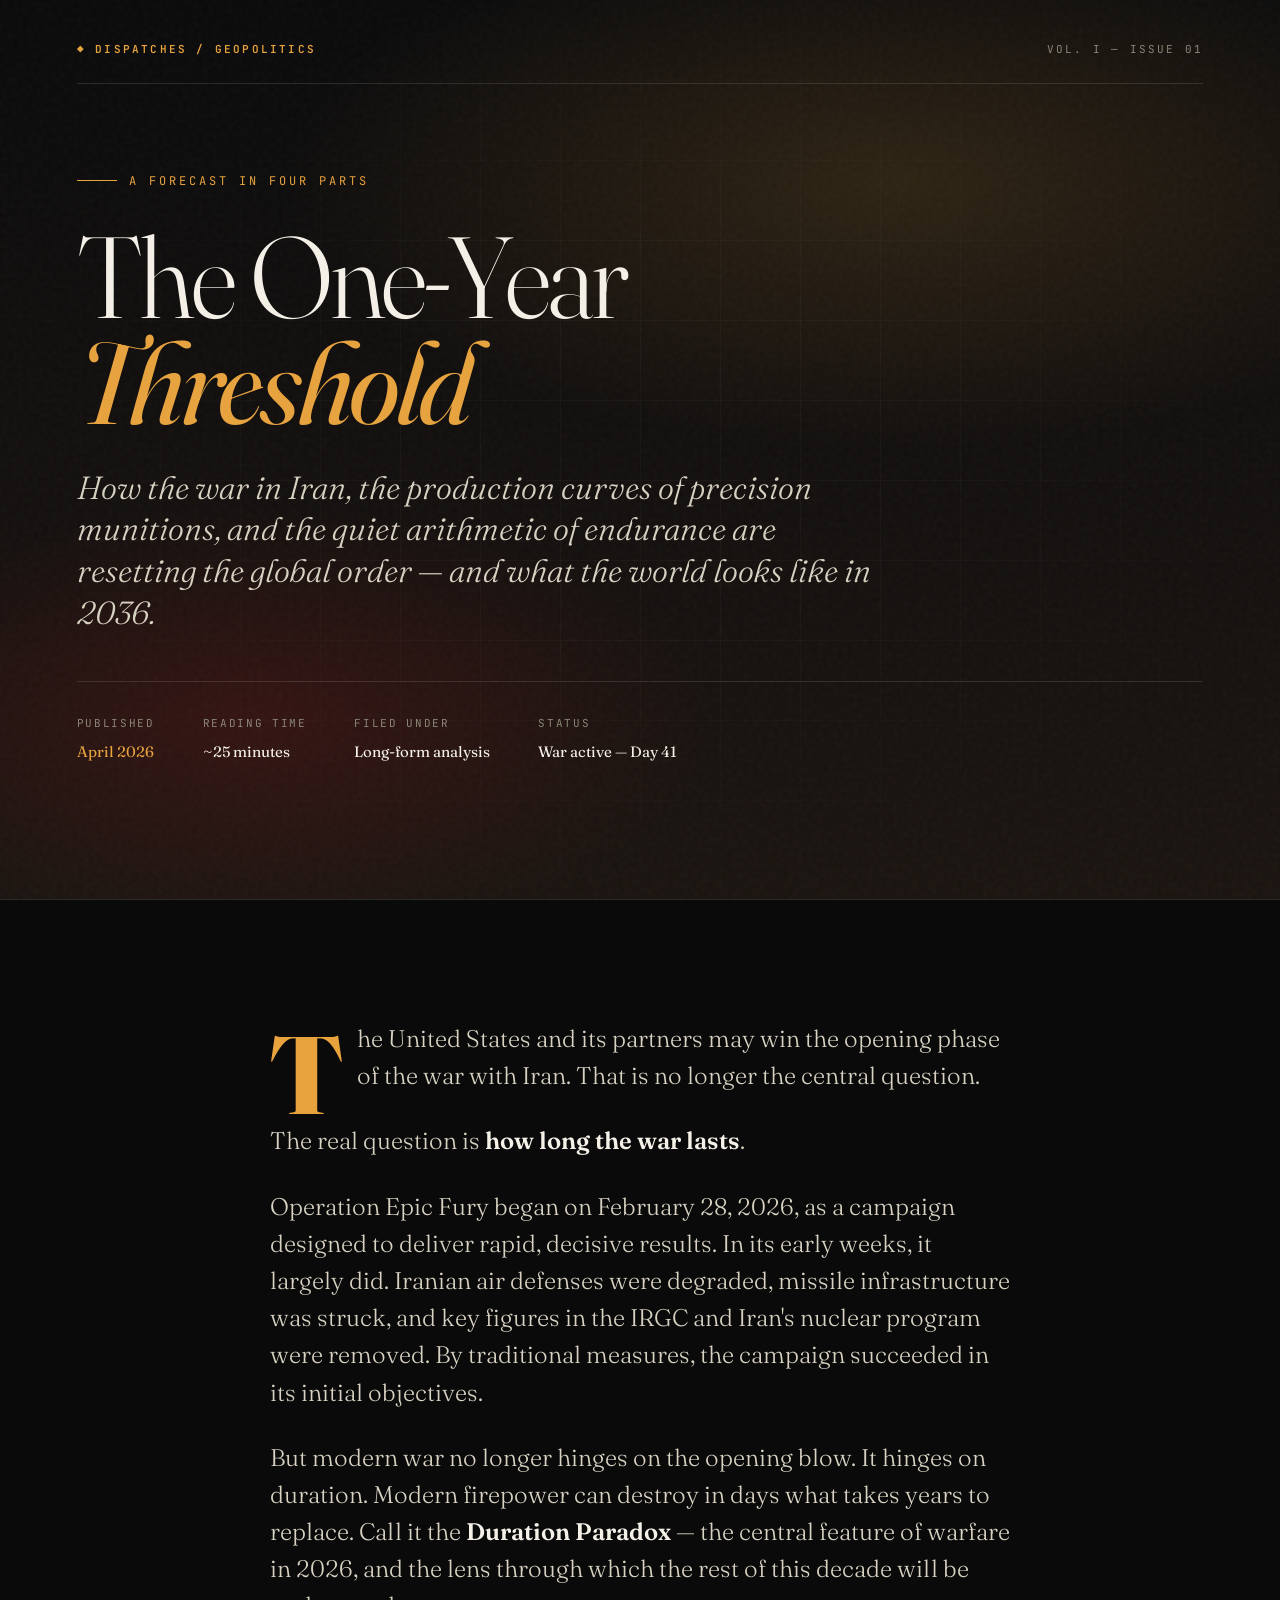
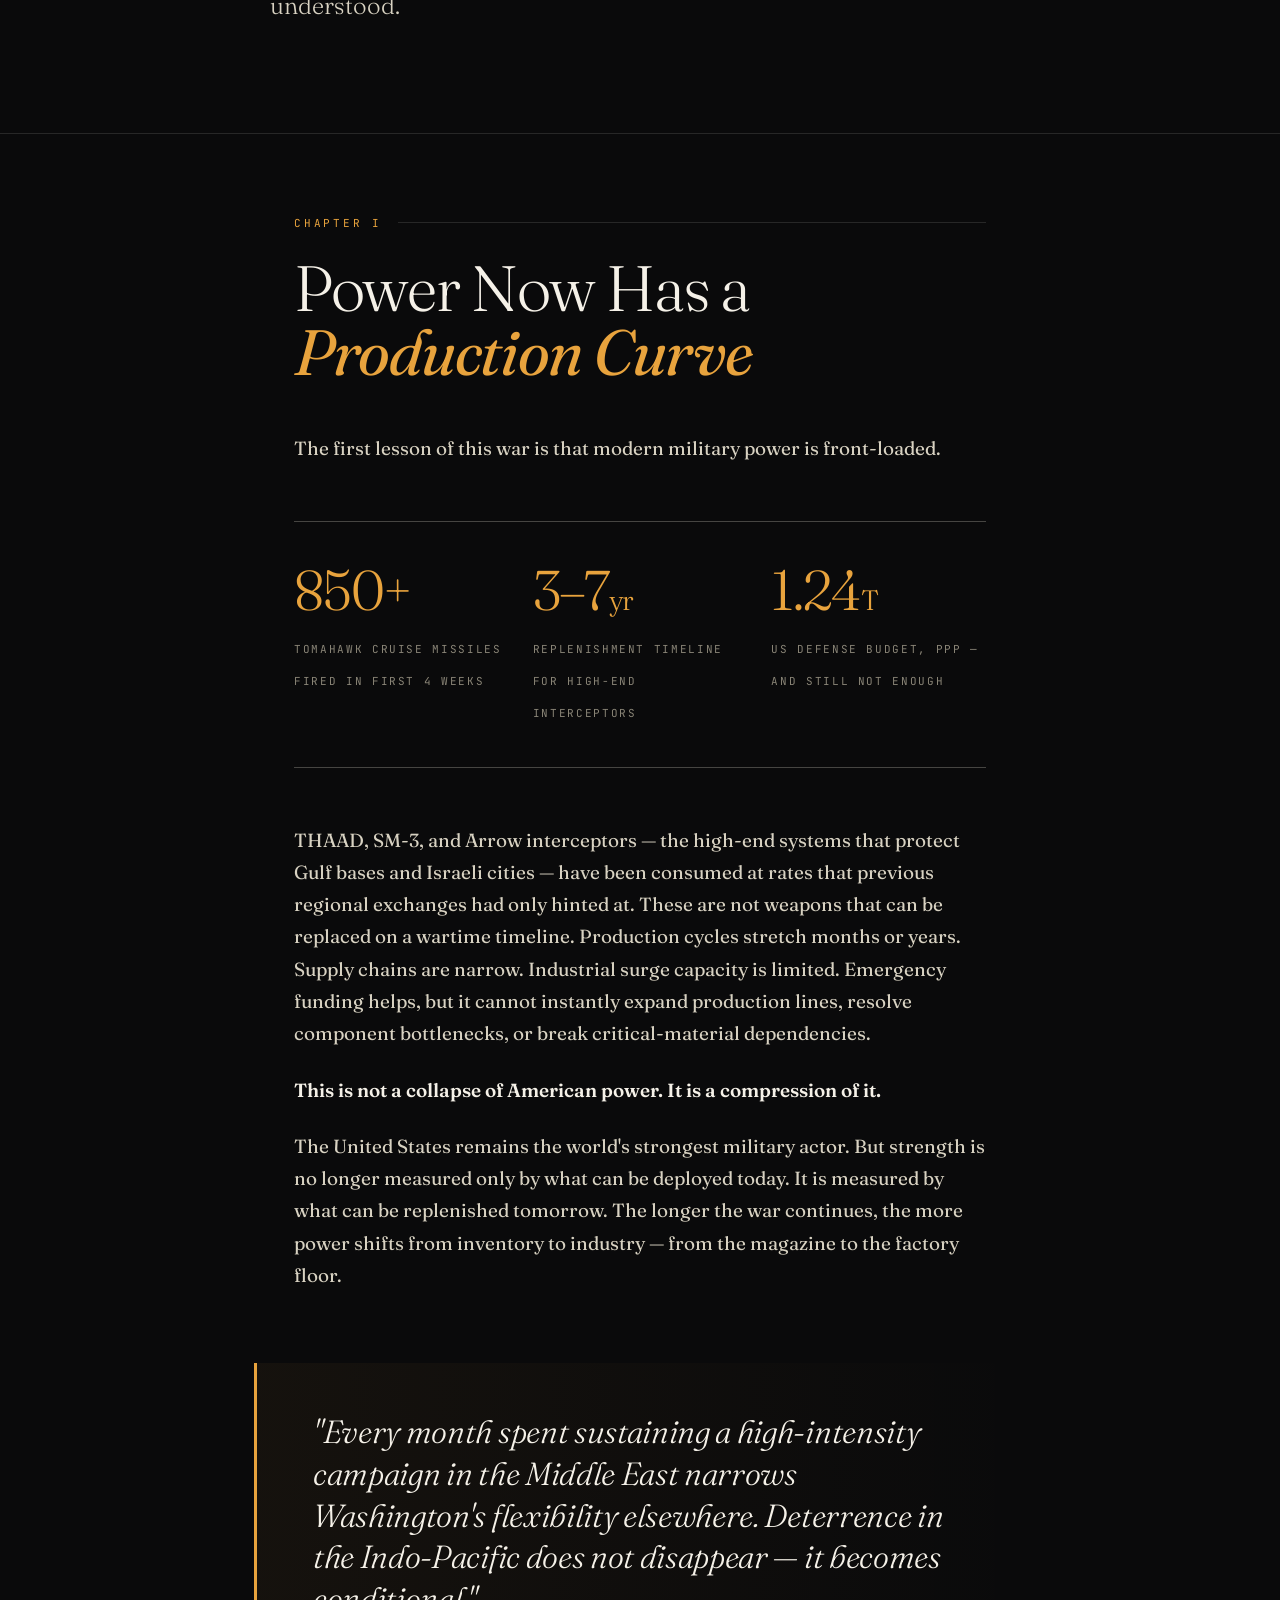
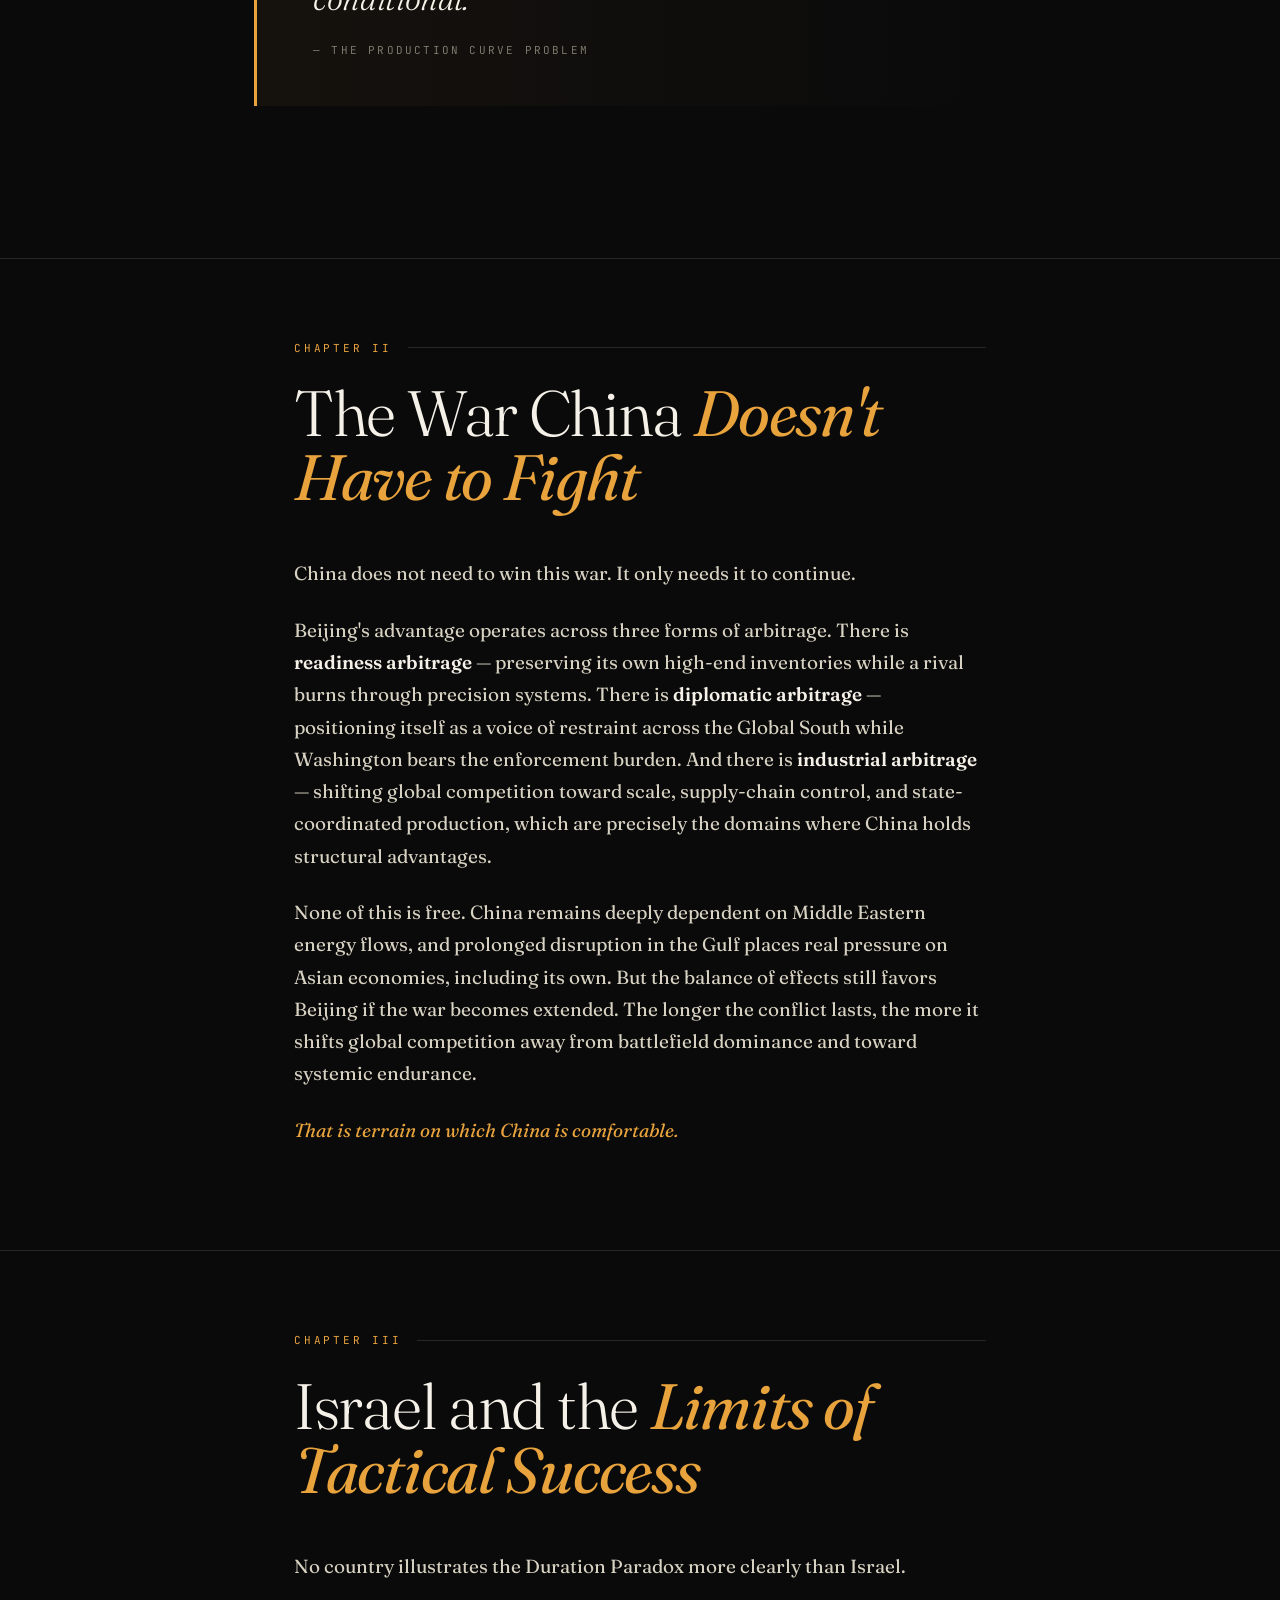
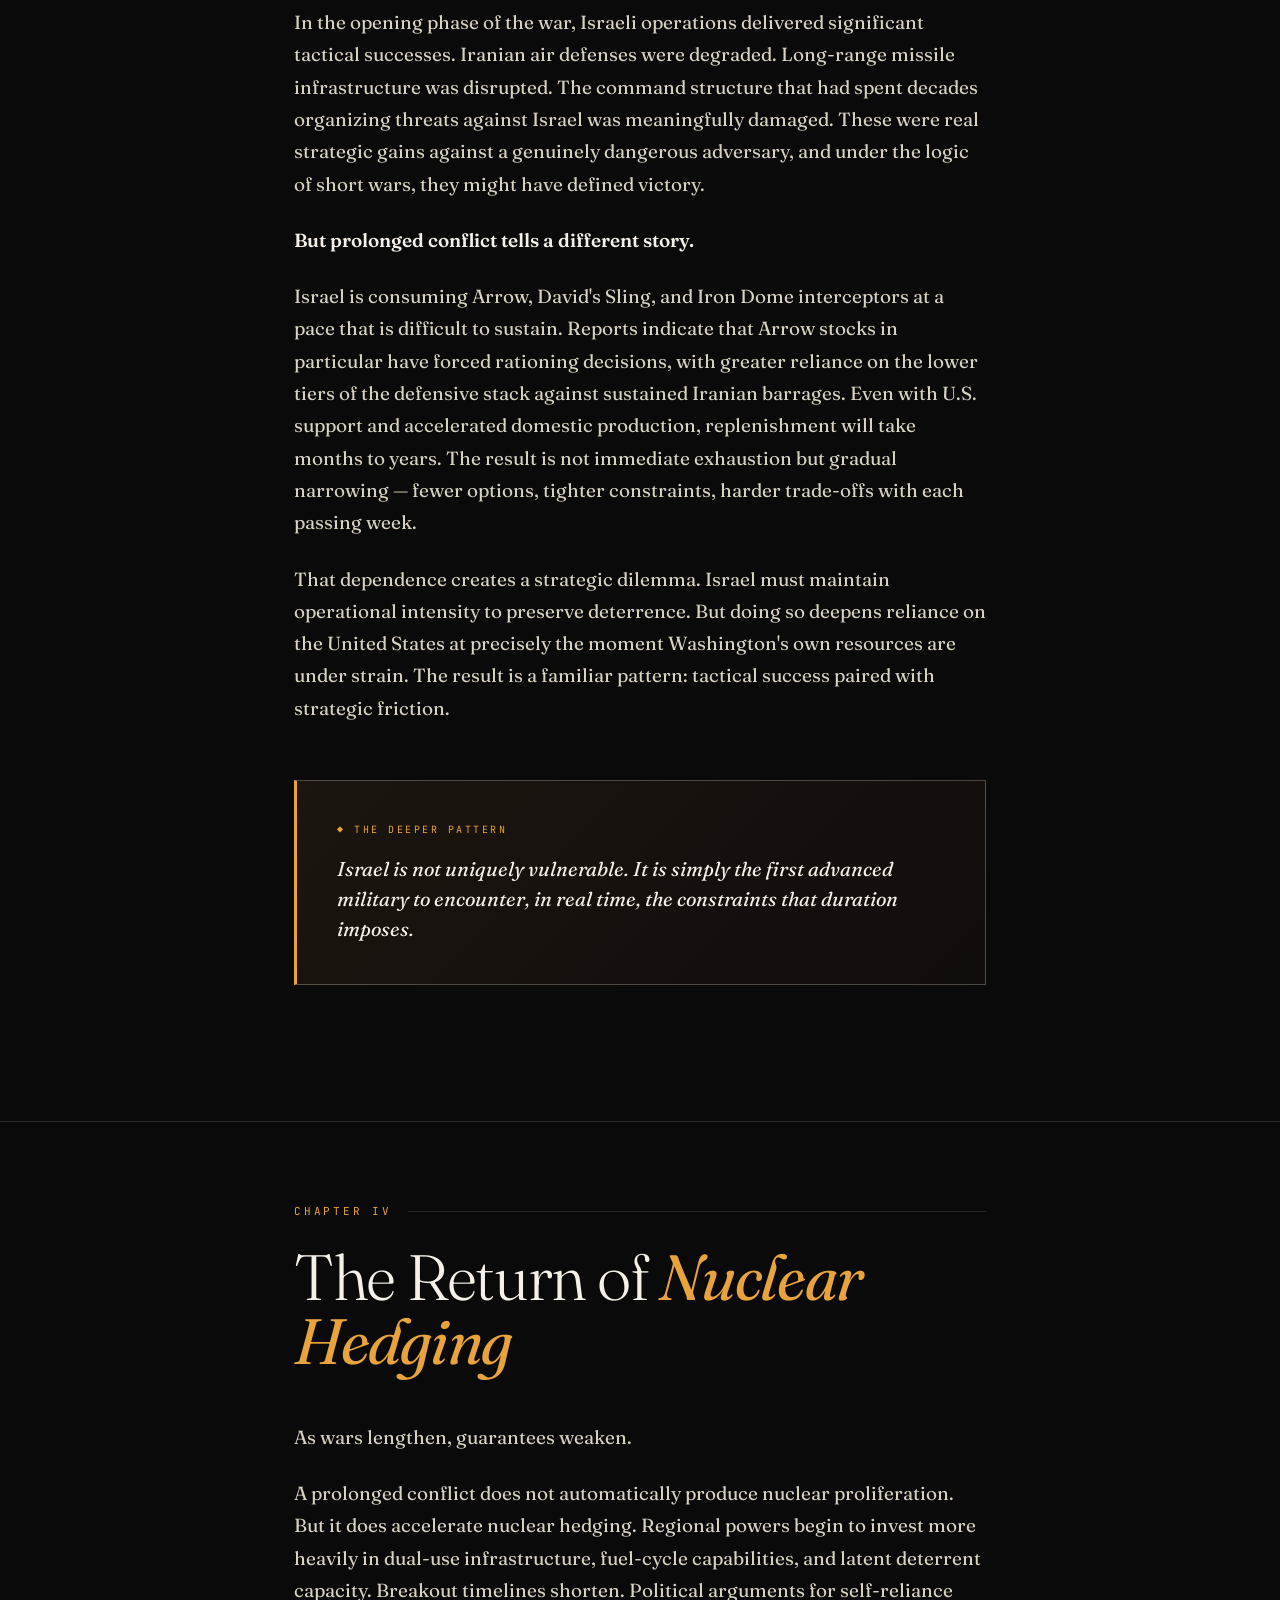
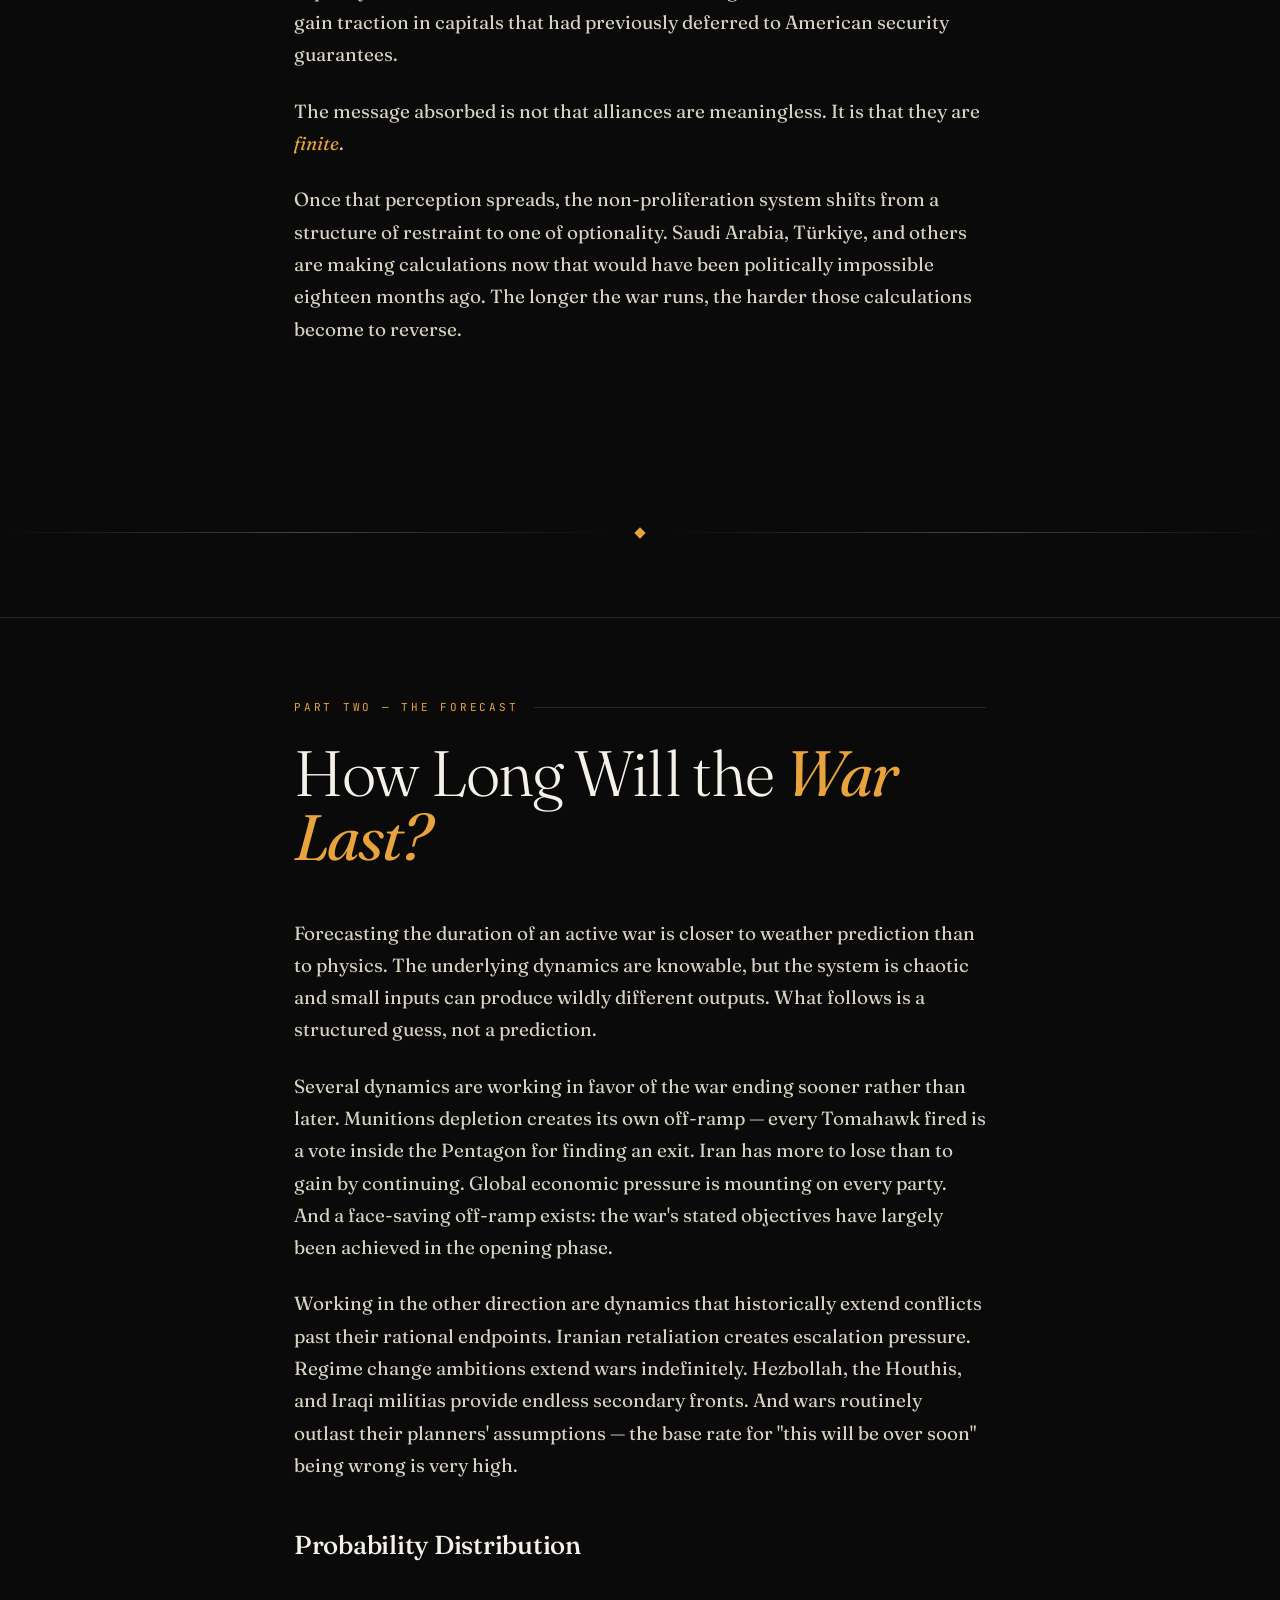
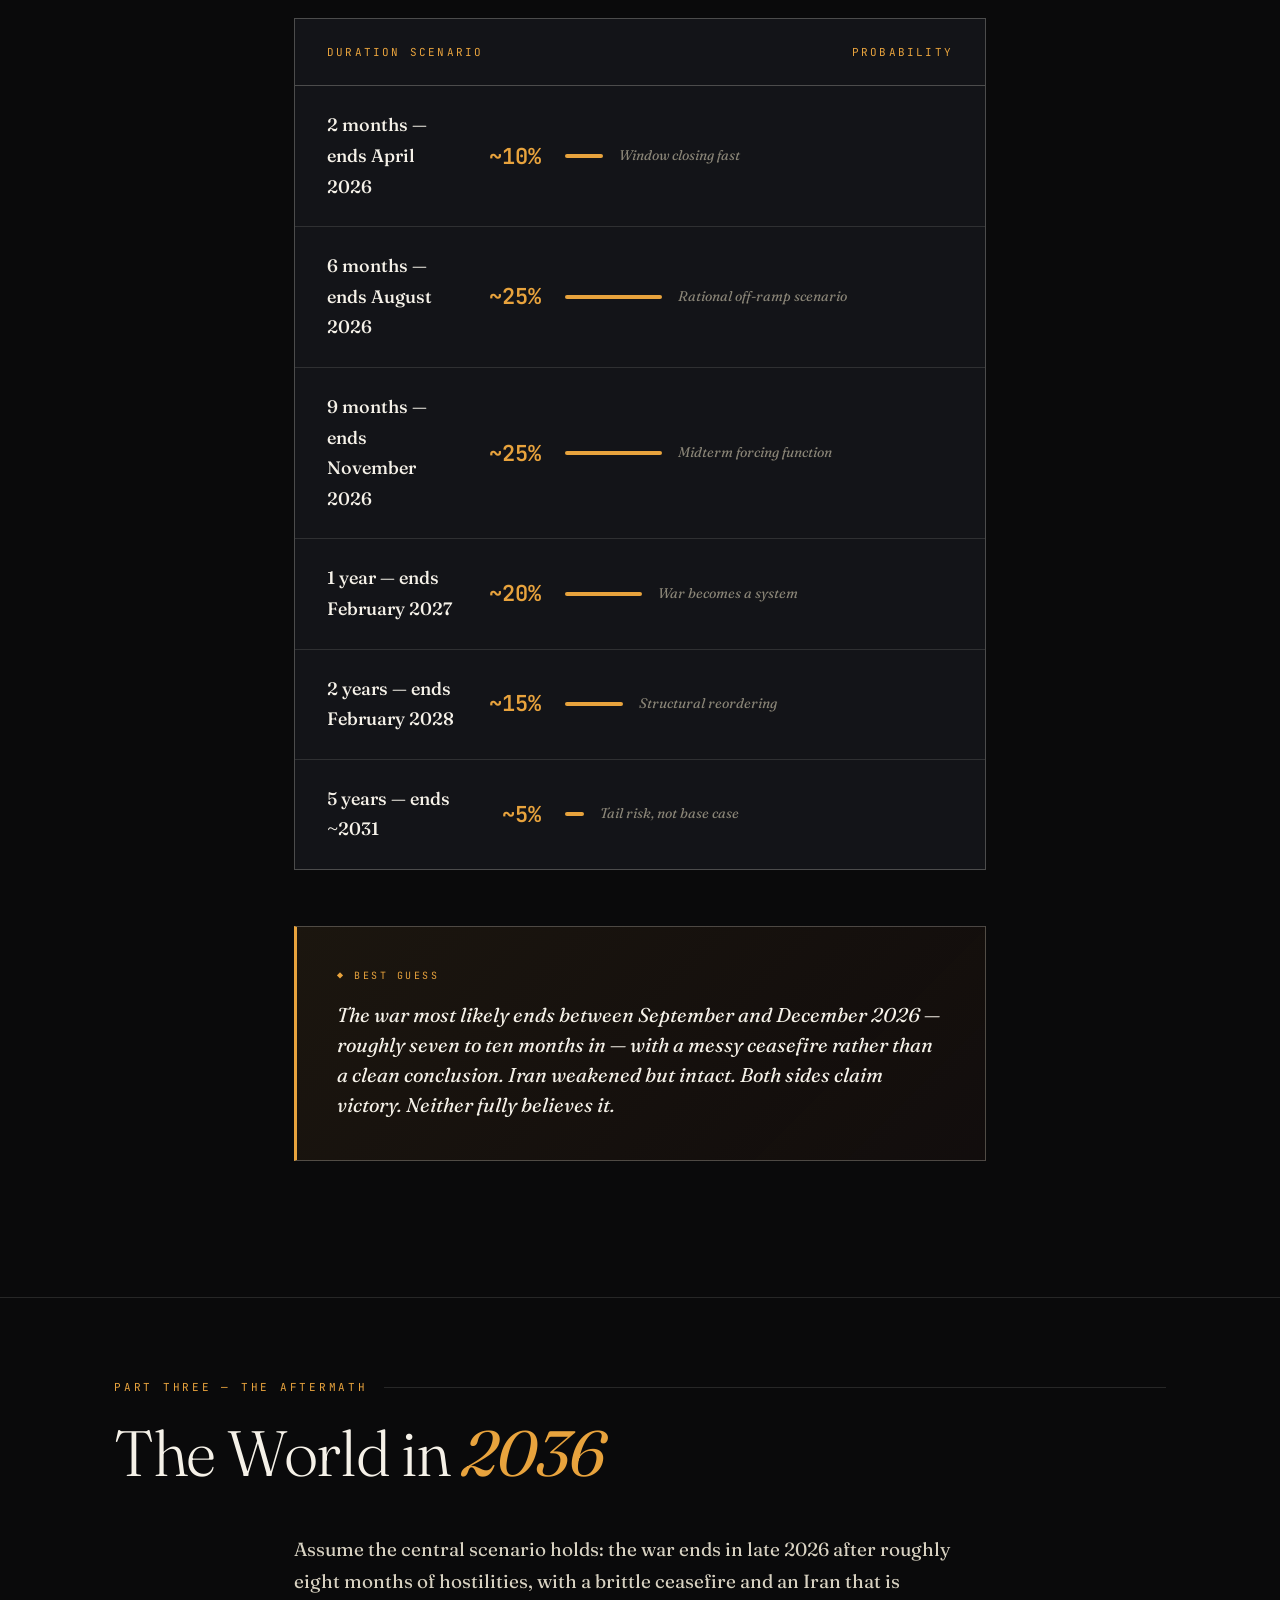
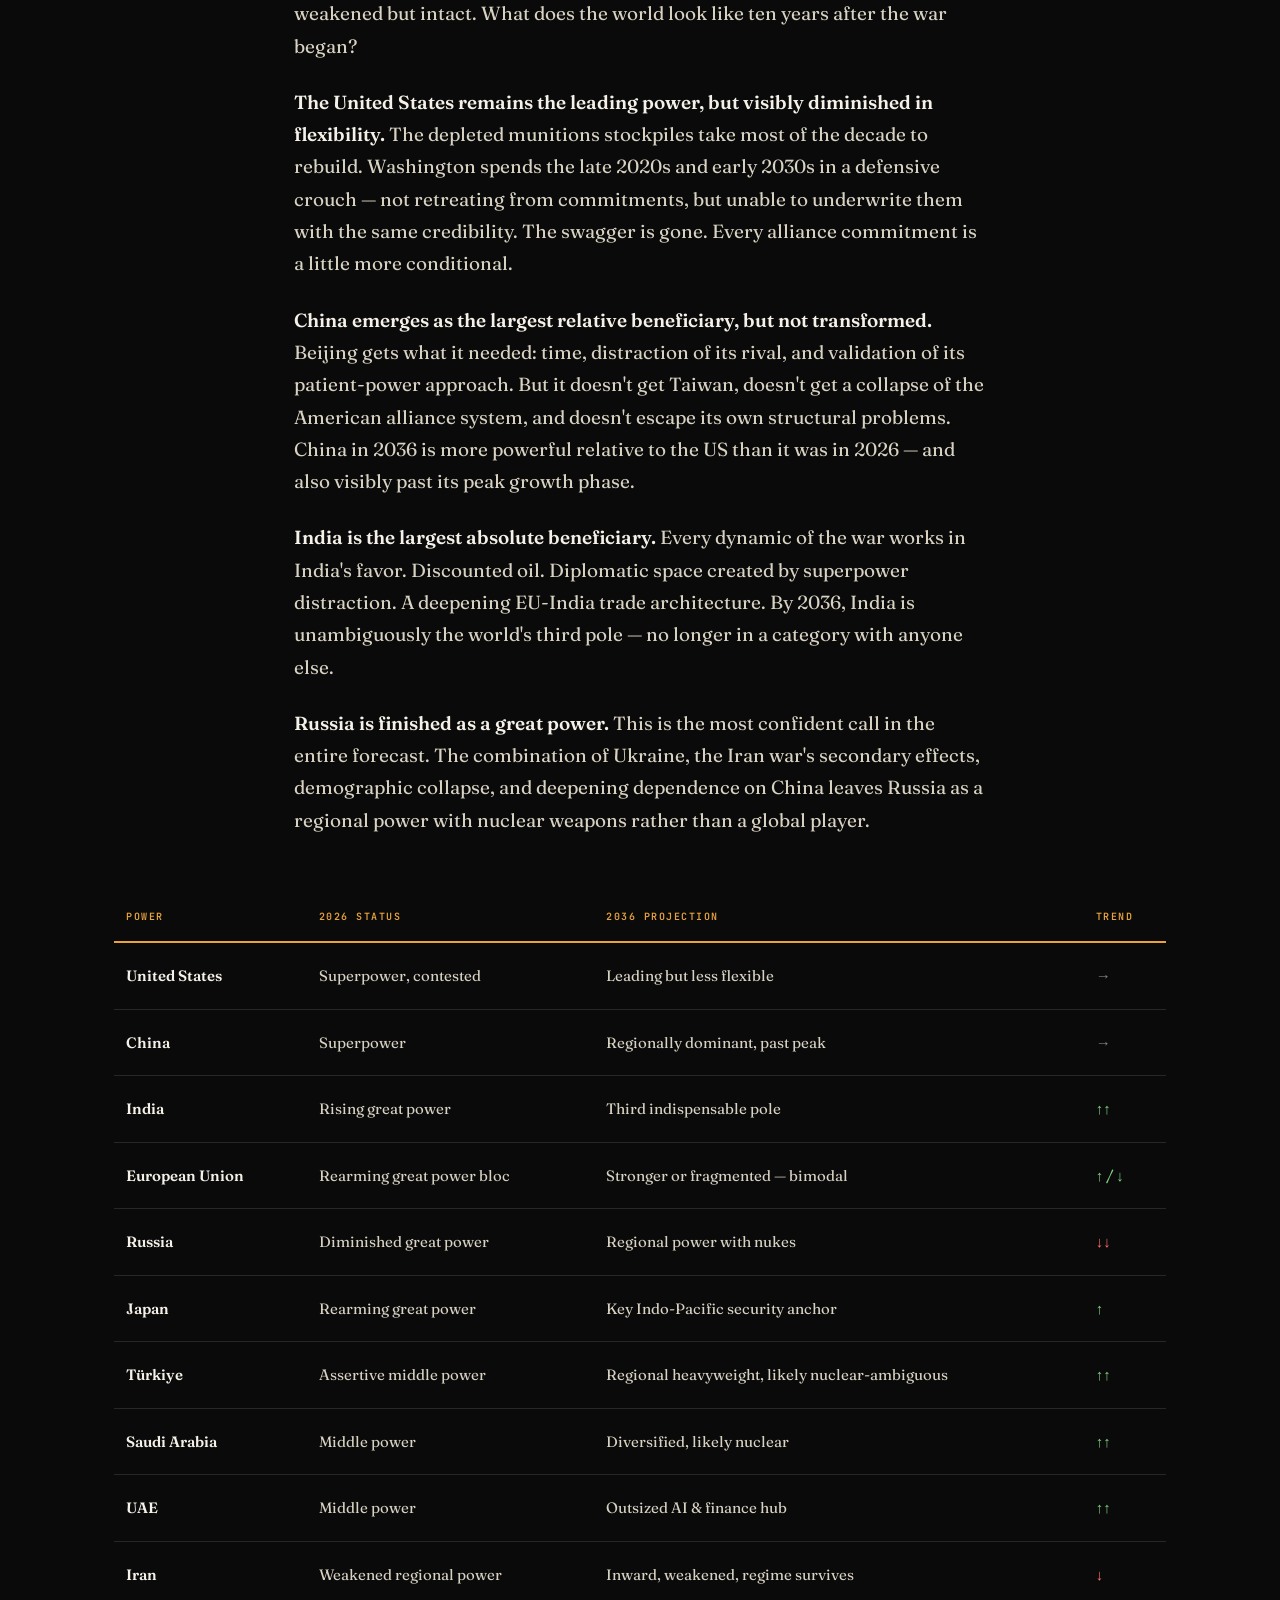
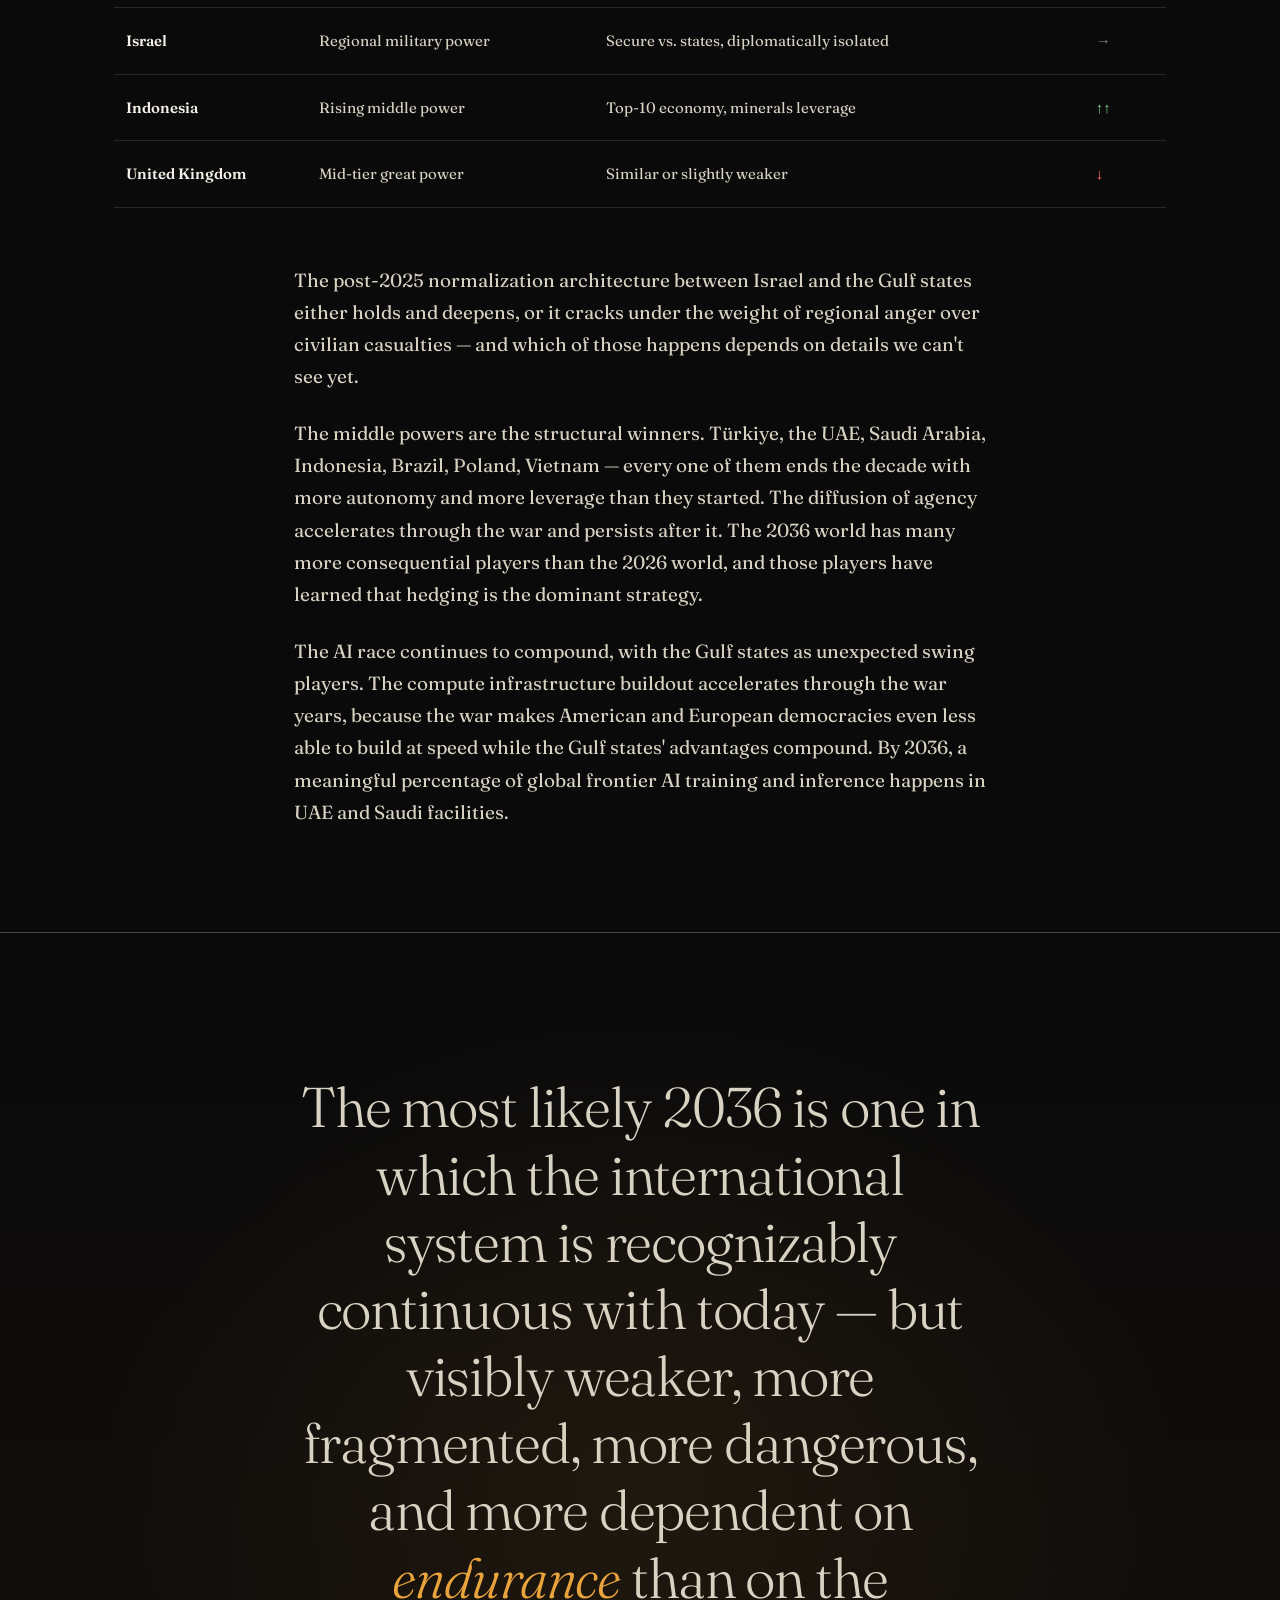
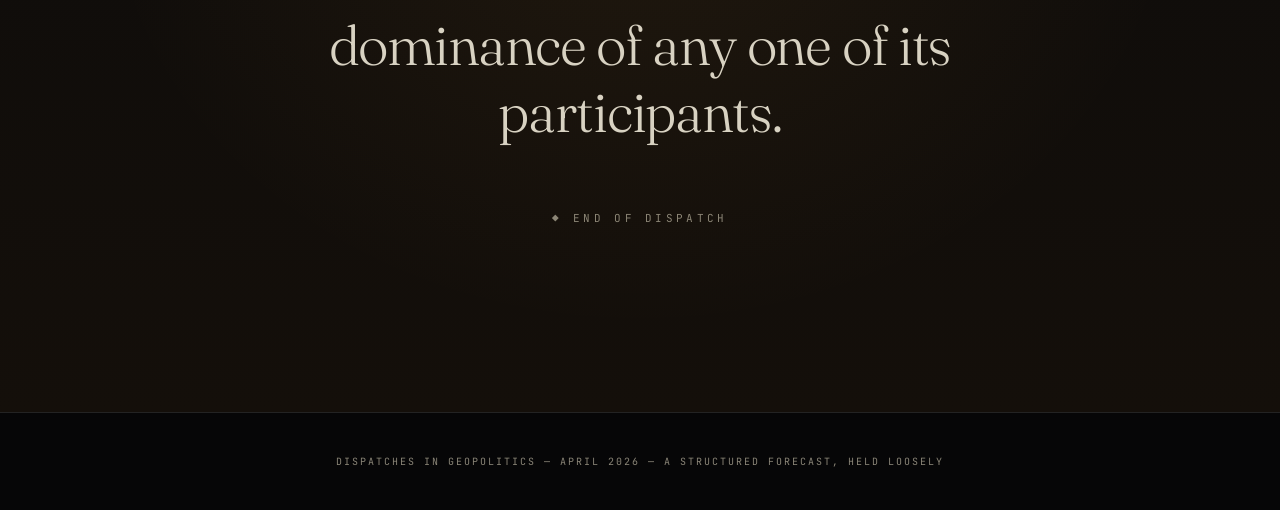
==== IranDuration.html @ 7d0be127 "Add IranDuration.html with geopolitical analysis This HTML file contains a comprehensive article dis" ====
<!DOCTYPE html>
<html lang="en">
<head>
<meta charset="UTF-8">
<meta name="viewport" content="width=device-width, initial-scale=1.0">
<title>The One-Year Threshold — How Duration Is Resetting the Global Order</title>
<link rel="icon" type="image/png" href="favicon.png">
<link rel="preconnect" href="https://fonts.googleapis.com">
<link rel="preconnect" href="https://fonts.gstatic.com" crossorigin>
<link href="https://fonts.googleapis.com/css2?family=Fraunces:opsz,wght@9..144,300;9..144,400;9..144,600;9..144,800;9..144,900&family=JetBrains+Mono:wght@400;600&family=Inter:wght@300;400;500;600&display=swap" rel="stylesheet">
<style>
  :root {
    --ink: #0a0a0b;
    --ink-2: #131418;
    --ink-3: #1c1e24;
    --paper: #f5f1e8;
    --paper-dim: #d8d2c2;
    --muted: #8a8577;
    --amber: #e8a33d;
    --amber-bright: #f5b947;
    --rust: #c54a2c;
    --blood: #8b1a1a;
    --line: rgba(245, 241, 232, 0.12);
    --line-strong: rgba(245, 241, 232, 0.25);
  }

  * { margin: 0; padding: 0; box-sizing: border-box; }

  html { scroll-behavior: smooth; }

  body {
    background: var(--ink);
    color: var(--paper);
    font-family: 'Fraunces', Georgia, serif;
    font-weight: 400;
    font-size: 19px;
    line-height: 1.7;
    -webkit-font-smoothing: antialiased;
    overflow-x: hidden;
  }

  /* Noise overlay */
  body::before {
    content: '';
    position: fixed;
    inset: 0;
    pointer-events: none;
    z-index: 100;
    opacity: 0.04;
    background-image: url("data:image/svg+xml,%3Csvg viewBox='0 0 200 200' xmlns='http://www.w3.org/2000/svg'%3E%3Cfilter id='n'%3E%3CfeTurbulence type='fractalNoise' baseFrequency='0.9'/%3E%3C/filter%3E%3Crect width='100%25' height='100%25' filter='url(%23n)'/%3E%3C/svg%3E");
  }

  /* ========== HERO ========== */
  .hero {
    position: relative;
    min-height: 100vh;
    display: flex;
    flex-direction: column;
    justify-content: space-between;
    padding: 40px 6vw 60px;
    overflow: hidden;
    border-bottom: 1px solid var(--line);
  }

  .hero::before {
    content: '';
    position: absolute;
    inset: 0;
    background:
      radial-gradient(ellipse 80% 50% at 70% 20%, rgba(232, 163, 61, 0.15), transparent 60%),
      radial-gradient(ellipse 60% 40% at 20% 80%, rgba(139, 26, 26, 0.25), transparent 60%),
      linear-gradient(180deg, #0a0a0b 0%, #1a1410 100%);
    z-index: -2;
  }

  .hero::after {
    content: '';
    position: absolute;
    inset: 0;
    background-image:
      linear-gradient(rgba(245, 241, 232, 0.03) 1px, transparent 1px),
      linear-gradient(90deg, rgba(245, 241, 232, 0.03) 1px, transparent 1px);
    background-size: 80px 80px;
    z-index: -1;
    mask-image: radial-gradient(ellipse at center, black 30%, transparent 80%);
  }

  .masthead {
    display: flex;
    justify-content: space-between;
    align-items: center;
    font-family: 'JetBrains Mono', monospace;
    font-size: 11px;
    text-transform: uppercase;
    letter-spacing: 0.2em;
    color: var(--muted);
    padding-bottom: 24px;
    border-bottom: 1px solid var(--line);
  }

  .masthead .mark {
    color: var(--amber);
    font-weight: 600;
  }

  .hero-content {
    max-width: 1200px;
    margin: auto 0;
  }

  .eyebrow {
    display: inline-flex;
    align-items: center;
    gap: 12px;
    font-family: 'JetBrains Mono', monospace;
    font-size: 12px;
    text-transform: uppercase;
    letter-spacing: 0.25em;
    color: var(--amber);
    margin-bottom: 32px;
    animation: fadeUp 0.8s ease-out;
  }

  .eyebrow::before {
    content: '';
    width: 40px;
    height: 1px;
    background: var(--amber);
  }

  h1.title {
    font-family: 'Fraunces', serif;
    font-weight: 300;
    font-size: clamp(48px, 9vw, 140px);
    line-height: 0.92;
    letter-spacing: -0.03em;
    margin-bottom: 32px;
    animation: fadeUp 1s ease-out 0.1s backwards;
  }

  h1.title em {
    font-style: italic;
    font-weight: 400;
    color: var(--amber);
  }

  .subtitle {
    font-family: 'Fraunces', serif;
    font-weight: 300;
    font-style: italic;
    font-size: clamp(20px, 2.5vw, 32px);
    line-height: 1.3;
    color: var(--paper-dim);
    max-width: 800px;
    margin-bottom: 48px;
    animation: fadeUp 1s ease-out 0.3s backwards;
  }

  .meta-row {
    display: flex;
    gap: 48px;
    flex-wrap: wrap;
    padding-top: 32px;
    border-top: 1px solid var(--line);
    font-family: 'JetBrains Mono', monospace;
    font-size: 11px;
    text-transform: uppercase;
    letter-spacing: 0.15em;
    animation: fadeUp 1s ease-out 0.5s backwards;
  }

  .meta-row .label {
    display: block;
    color: var(--muted);
    margin-bottom: 6px;
  }

  .meta-row .value {
    color: var(--paper);
    font-family: 'Fraunces', serif;
    font-size: 15px;
    text-transform: none;
    letter-spacing: 0;
    font-weight: 400;
  }

  .meta-row .value.amber { color: var(--amber); }

  /* ========== ARTICLE ========== */
  article {
    background: var(--ink);
    position: relative;
  }

  .container {
    max-width: 740px;
    margin: 0 auto;
    padding: 0 24px;
  }

  .container-wide {
    max-width: 1100px;
    margin: 0 auto;
    padding: 0 24px;
  }

  .lede {
    padding: 120px 0 80px;
    position: relative;
  }

  .lede p {
    font-size: 24px;
    line-height: 1.55;
    font-weight: 300;
    color: var(--paper-dim);
    margin-bottom: 28px;
  }

  .lede p:first-of-type::first-letter {
    font-family: 'Fraunces', serif;
    font-size: 110px;
    font-weight: 800;
    float: left;
    line-height: 0.85;
    padding: 8px 14px 0 0;
    color: var(--amber);
  }

  .lede p strong {
    color: var(--paper);
    font-weight: 600;
  }

  /* Section */
  section.chapter {
    padding: 80px 0;
    border-top: 1px solid var(--line);
    position: relative;
  }

  .chapter-num {
    font-family: 'JetBrains Mono', monospace;
    font-size: 11px;
    color: var(--amber);
    text-transform: uppercase;
    letter-spacing: 0.25em;
    margin-bottom: 24px;
    display: flex;
    align-items: center;
    gap: 16px;
  }

  .chapter-num::after {
    content: '';
    flex: 1;
    height: 1px;
    background: var(--line);
  }

  h2 {
    font-family: 'Fraunces', serif;
    font-weight: 300;
    font-size: clamp(36px, 5.5vw, 64px);
    line-height: 1.0;
    letter-spacing: -0.02em;
    margin-bottom: 48px;
    color: var(--paper);
  }

  h2 em {
    font-style: italic;
    color: var(--amber);
    font-weight: 400;
  }

  h3 {
    font-family: 'Fraunces', serif;
    font-weight: 500;
    font-size: 26px;
    line-height: 1.25;
    margin: 48px 0 20px;
    color: var(--paper);
    letter-spacing: -0.01em;
  }

  article p {
    margin-bottom: 24px;
    color: var(--paper-dim);
  }

  article p strong {
    color: var(--paper);
    font-weight: 600;
  }

  article p em {
    color: var(--amber);
    font-style: italic;
  }

  /* Pull quote */
  .pullquote {
    margin: 72px -40px;
    padding: 48px 56px;
    border-left: 3px solid var(--amber);
    font-family: 'Fraunces', serif;
    font-weight: 300;
    font-style: italic;
    font-size: 32px;
    line-height: 1.3;
    color: var(--paper);
    letter-spacing: -0.01em;
    background: linear-gradient(90deg, rgba(232, 163, 61, 0.05), transparent);
  }

  .pullquote cite {
    display: block;
    margin-top: 24px;
    font-family: 'JetBrains Mono', monospace;
    font-style: normal;
    font-size: 11px;
    text-transform: uppercase;
    letter-spacing: 0.2em;
    color: var(--muted);
  }

  /* Stat block */
  .stat-row {
    display: grid;
    grid-template-columns: repeat(3, 1fr);
    gap: 24px;
    margin: 56px 0;
    padding: 40px 0;
    border-top: 1px solid var(--line-strong);
    border-bottom: 1px solid var(--line-strong);
  }

  .stat {
    text-align: left;
  }

  .stat .num {
    font-family: 'Fraunces', serif;
    font-weight: 300;
    font-size: clamp(36px, 5vw, 56px);
    color: var(--amber);
    line-height: 1;
    letter-spacing: -0.03em;
    display: block;
    margin-bottom: 12px;
  }

  .stat .desc {
    font-family: 'JetBrains Mono', monospace;
    font-size: 11px;
    text-transform: uppercase;
    letter-spacing: 0.15em;
    color: var(--muted);
    line-height: 1.5;
  }

  /* Probability table */
  .prob-table {
    margin: 56px 0;
    border: 1px solid var(--line-strong);
    background: var(--ink-2);
  }

  .prob-header {
    padding: 24px 32px;
    border-bottom: 1px solid var(--line-strong);
    font-family: 'JetBrains Mono', monospace;
    font-size: 11px;
    text-transform: uppercase;
    letter-spacing: 0.2em;
    color: var(--amber);
    display: flex;
    justify-content: space-between;
  }

  .prob-row {
    display: grid;
    grid-template-columns: 1fr auto 3fr;
    gap: 24px;
    padding: 24px 32px;
    border-bottom: 1px solid var(--line);
    align-items: center;
  }

  .prob-row:last-child { border-bottom: none; }

  .prob-row .duration {
    font-family: 'Fraunces', serif;
    font-size: 18px;
    color: var(--paper);
    font-weight: 500;
  }

  .prob-row .pct {
    font-family: 'JetBrains Mono', monospace;
    font-size: 22px;
    color: var(--amber);
    font-weight: 600;
    min-width: 60px;
    text-align: right;
  }

  .prob-row .bar-wrap {
    display: flex;
    align-items: center;
    gap: 16px;
  }

  .prob-row .bar {
    height: 4px;
    background: var(--amber);
    border-radius: 2px;
  }

  .prob-row .note {
    font-family: 'Fraunces', serif;
    font-size: 14px;
    color: var(--muted);
    font-style: italic;
  }

  /* Power table */
  .power-table {
    margin: 56px 0;
    width: 100%;
    border-collapse: collapse;
    font-family: 'Fraunces', serif;
  }

  .power-table th {
    text-align: left;
    padding: 16px 12px;
    border-bottom: 2px solid var(--amber);
    font-family: 'JetBrains Mono', monospace;
    font-size: 10px;
    text-transform: uppercase;
    letter-spacing: 0.15em;
    color: var(--amber);
    font-weight: 600;
  }

  .power-table td {
    padding: 20px 12px;
    border-bottom: 1px solid var(--line);
    color: var(--paper-dim);
    font-size: 15px;
    vertical-align: top;
  }

  .power-table td:first-child {
    color: var(--paper);
    font-weight: 600;
  }

  .power-table .up { color: #7fd17f; font-weight: 600; }
  .power-table .down { color: #ff6b6b; font-weight: 600; }
  .power-table .flat { color: var(--muted); }

  /* Divider */
  .ornament {
    display: flex;
    align-items: center;
    justify-content: center;
    margin: 80px 0;
    gap: 24px;
  }

  .ornament::before,
  .ornament::after {
    content: '';
    flex: 1;
    height: 1px;
    background: linear-gradient(90deg, transparent, var(--line-strong), transparent);
  }

  .ornament .diamond {
    width: 8px;
    height: 8px;
    background: var(--amber);
    transform: rotate(45deg);
  }

  /* Key insight callout */
  .callout {
    margin: 56px 0;
    padding: 40px;
    background: linear-gradient(135deg, rgba(232, 163, 61, 0.08), rgba(197, 74, 44, 0.04));
    border: 1px solid var(--line-strong);
    border-left: 3px solid var(--amber);
    position: relative;
  }

  .callout .tag {
    font-family: 'JetBrains Mono', monospace;
    font-size: 10px;
    text-transform: uppercase;
    letter-spacing: 0.25em;
    color: var(--amber);
    margin-bottom: 16px;
    display: block;
  }

  .callout p {
    font-family: 'Fraunces', serif;
    font-size: 20px;
    line-height: 1.5;
    color: var(--paper);
    font-style: italic;
    margin: 0;
  }

  /* Final coda */
  .coda {
    padding: 140px 0 160px;
    text-align: center;
    background: linear-gradient(180deg, var(--ink) 0%, #140f0a 100%);
    border-top: 1px solid var(--line-strong);
    position: relative;
    overflow: hidden;
  }

  .coda::before {
    content: '';
    position: absolute;
    inset: 0;
    background: radial-gradient(ellipse at center, rgba(232, 163, 61, 0.08), transparent 60%);
    pointer-events: none;
  }

  .coda-text {
    font-family: 'Fraunces', serif;
    font-weight: 300;
    font-size: clamp(32px, 5vw, 56px);
    line-height: 1.2;
    letter-spacing: -0.02em;
    max-width: 900px;
    margin: 0 auto;
    position: relative;
  }

  .coda-text em {
    font-style: italic;
    color: var(--amber);
  }

  .coda-sig {
    margin-top: 64px;
    font-family: 'JetBrains Mono', monospace;
    font-size: 11px;
    text-transform: uppercase;
    letter-spacing: 0.3em;
    color: var(--muted);
  }

  /* Footer */
  footer {
    background: #060607;
    padding: 40px 24px;
    border-top: 1px solid var(--line);
    text-align: center;
    font-family: 'JetBrains Mono', monospace;
    font-size: 10px;
    text-transform: uppercase;
    letter-spacing: 0.2em;
    color: var(--muted);
  }

  /* Animations */
  @keyframes fadeUp {
    from { opacity: 0; transform: translateY(20px); }
    to { opacity: 1; transform: translateY(0); }
  }

  /* Responsive */
  @media (max-width: 768px) {
    body { font-size: 17px; }
    .lede p { font-size: 20px; }
    .lede p:first-of-type::first-letter { font-size: 80px; }
    .pullquote {
      margin: 48px 0;
      padding: 32px 24px;
      font-size: 22px;
    }
    .stat-row { grid-template-columns: 1fr; gap: 32px; }
    .prob-row {
      grid-template-columns: 1fr;
      gap: 8px;
    }
    .prob-row .pct { text-align: left; }
    .power-table { font-size: 13px; }
    .power-table th, .power-table td { padding: 12px 6px; }
    .meta-row { gap: 24px; }
    .callout { padding: 24px; }
    .callout p { font-size: 17px; }
  }
</style>
</head>
<body>

<!-- ========== HERO ========== -->
<header class="hero">
  <div class="masthead">
    <span class="mark">◆ DISPATCHES / GEOPOLITICS</span>
    <span>VOL. I — ISSUE 01</span>
  </div>

  <div class="hero-content">
    <div class="eyebrow">A Forecast in Four Parts</div>
    <h1 class="title">The One-Year<br><em>Threshold</em></h1>
    <p class="subtitle">How the war in Iran, the production curves of precision munitions, and the quiet arithmetic of endurance are resetting the global order — and what the world looks like in 2036.</p>

    <div class="meta-row">
      <div>
        <span class="label">Published</span>
        <span class="value amber">April 2026</span>
      </div>
      <div>
        <span class="label">Reading time</span>
        <span class="value">~25 minutes</span>
      </div>
      <div>
        <span class="label">Filed under</span>
        <span class="value">Long-form analysis</span>
      </div>
      <div>
        <span class="label">Status</span>
        <span class="value">War active — Day 41</span>
      </div>
    </div>
  </div>
</header>

<!-- ========== ARTICLE ========== -->
<article>

  <!-- LEDE -->
  <div class="container lede">
    <p>The United States and its partners may win the opening phase of the war with Iran. That is no longer the central question.</p>
    <p>The real question is <strong>how long the war lasts</strong>.</p>
    <p>Operation Epic Fury began on February 28, 2026, as a campaign designed to deliver rapid, decisive results. In its early weeks, it largely did. Iranian air defenses were degraded, missile infrastructure was struck, and key figures in the IRGC and Iran's nuclear program were removed. By traditional measures, the campaign succeeded in its initial objectives.</p>
    <p>But modern war no longer hinges on the opening blow. It hinges on duration. Modern firepower can destroy in days what takes years to replace. Call it the <strong>Duration Paradox</strong> — the central feature of warfare in 2026, and the lens through which the rest of this decade will be understood.</p>
  </div>

  <!-- CHAPTER I -->
  <section class="chapter">
    <div class="container">
      <div class="chapter-num">Chapter I</div>
      <h2>Power Now Has a <em>Production Curve</em></h2>

      <p>The first lesson of this war is that modern military power is front-loaded.</p>

      <div class="stat-row">
        <div class="stat">
          <span class="num">850+</span>
          <span class="desc">Tomahawk cruise missiles<br>fired in first 4 weeks</span>
        </div>
        <div class="stat">
          <span class="num">3–7<span style="font-size:0.5em">yr</span></span>
          <span class="desc">Replenishment timeline<br>for high-end interceptors</span>
        </div>
        <div class="stat">
          <span class="num">1.24<span style="font-size:0.5em">T</span></span>
          <span class="desc">US defense budget, PPP —<br>and still not enough</span>
        </div>
      </div>

      <p>THAAD, SM-3, and Arrow interceptors — the high-end systems that protect Gulf bases and Israeli cities — have been consumed at rates that previous regional exchanges had only hinted at. These are not weapons that can be replaced on a wartime timeline. Production cycles stretch months or years. Supply chains are narrow. Industrial surge capacity is limited. Emergency funding helps, but it cannot instantly expand production lines, resolve component bottlenecks, or break critical-material dependencies.</p>

      <p><strong>This is not a collapse of American power. It is a compression of it.</strong></p>

      <p>The United States remains the world's strongest military actor. But strength is no longer measured only by what can be deployed today. It is measured by what can be replenished tomorrow. The longer the war continues, the more power shifts from inventory to industry — from the magazine to the factory floor.</p>

      <div class="pullquote">
        "Every month spent sustaining a high-intensity campaign in the Middle East narrows Washington's flexibility elsewhere. Deterrence in the Indo-Pacific does not disappear — it becomes conditional."
        <cite>— The production curve problem</cite>
      </div>
    </div>
  </section>

  <!-- CHAPTER II -->
  <section class="chapter">
    <div class="container">
      <div class="chapter-num">Chapter II</div>
      <h2>The War China <em>Doesn't Have to Fight</em></h2>

      <p>China does not need to win this war. It only needs it to continue.</p>

      <p>Beijing's advantage operates across three forms of arbitrage. There is <strong>readiness arbitrage</strong> — preserving its own high-end inventories while a rival burns through precision systems. There is <strong>diplomatic arbitrage</strong> — positioning itself as a voice of restraint across the Global South while Washington bears the enforcement burden. And there is <strong>industrial arbitrage</strong> — shifting global competition toward scale, supply-chain control, and state-coordinated production, which are precisely the domains where China holds structural advantages.</p>

      <p>None of this is free. China remains deeply dependent on Middle Eastern energy flows, and prolonged disruption in the Gulf places real pressure on Asian economies, including its own. But the balance of effects still favors Beijing if the war becomes extended. The longer the conflict lasts, the more it shifts global competition away from battlefield dominance and toward systemic endurance.</p>

      <p><em>That is terrain on which China is comfortable.</em></p>
    </div>
  </section>

  <!-- CHAPTER III -->
  <section class="chapter">
    <div class="container">
      <div class="chapter-num">Chapter III</div>
      <h2>Israel and the <em>Limits of Tactical Success</em></h2>

      <p>No country illustrates the Duration Paradox more clearly than Israel.</p>

      <p>In the opening phase of the war, Israeli operations delivered significant tactical successes. Iranian air defenses were degraded. Long-range missile infrastructure was disrupted. The command structure that had spent decades organizing threats against Israel was meaningfully damaged. These were real strategic gains against a genuinely dangerous adversary, and under the logic of short wars, they might have defined victory.</p>

      <p><strong>But prolonged conflict tells a different story.</strong></p>

      <p>Israel is consuming Arrow, David's Sling, and Iron Dome interceptors at a pace that is difficult to sustain. Reports indicate that Arrow stocks in particular have forced rationing decisions, with greater reliance on the lower tiers of the defensive stack against sustained Iranian barrages. Even with U.S. support and accelerated domestic production, replenishment will take months to years. The result is not immediate exhaustion but gradual narrowing — fewer options, tighter constraints, harder trade-offs with each passing week.</p>

      <p>That dependence creates a strategic dilemma. Israel must maintain operational intensity to preserve deterrence. But doing so deepens reliance on the United States at precisely the moment Washington's own resources are under strain. The result is a familiar pattern: tactical success paired with strategic friction.</p>

      <div class="callout">
        <span class="tag">◆ The deeper pattern</span>
        <p>Israel is not uniquely vulnerable. It is simply the first advanced military to encounter, in real time, the constraints that duration imposes.</p>
      </div>
    </div>
  </section>

  <!-- CHAPTER IV -->
  <section class="chapter">
    <div class="container">
      <div class="chapter-num">Chapter IV</div>
      <h2>The Return of <em>Nuclear Hedging</em></h2>

      <p>As wars lengthen, guarantees weaken.</p>

      <p>A prolonged conflict does not automatically produce nuclear proliferation. But it does accelerate nuclear hedging. Regional powers begin to invest more heavily in dual-use infrastructure, fuel-cycle capabilities, and latent deterrent capacity. Breakout timelines shorten. Political arguments for self-reliance gain traction in capitals that had previously deferred to American security guarantees.</p>

      <p>The message absorbed is not that alliances are meaningless. It is that they are <em>finite</em>.</p>

      <p>Once that perception spreads, the non-proliferation system shifts from a structure of restraint to one of optionality. Saudi Arabia, Türkiye, and others are making calculations now that would have been politically impossible eighteen months ago. The longer the war runs, the harder those calculations become to reverse.</p>
    </div>
  </section>

  <div class="ornament"><div class="diamond"></div></div>

  <!-- PART TWO: FORECAST -->
  <section class="chapter">
    <div class="container">
      <div class="chapter-num">Part Two — The Forecast</div>
      <h2>How Long Will the <em>War Last?</em></h2>

      <p>Forecasting the duration of an active war is closer to weather prediction than to physics. The underlying dynamics are knowable, but the system is chaotic and small inputs can produce wildly different outputs. What follows is a structured guess, not a prediction.</p>

      <p>Several dynamics are working in favor of the war ending sooner rather than later. Munitions depletion creates its own off-ramp — every Tomahawk fired is a vote inside the Pentagon for finding an exit. Iran has more to lose than to gain by continuing. Global economic pressure is mounting on every party. And a face-saving off-ramp exists: the war's stated objectives have largely been achieved in the opening phase.</p>

      <p>Working in the other direction are dynamics that historically extend conflicts past their rational endpoints. Iranian retaliation creates escalation pressure. Regime change ambitions extend wars indefinitely. Hezbollah, the Houthis, and Iraqi militias provide endless secondary fronts. And wars routinely outlast their planners' assumptions — the base rate for "this will be over soon" being wrong is very high.</p>

      <h3>Probability Distribution</h3>

      <div class="prob-table">
        <div class="prob-header">
          <span>Duration scenario</span>
          <span>Probability</span>
        </div>
        <div class="prob-row">
          <span class="duration">2 months — ends April 2026</span>
          <span class="pct">~10%</span>
          <div class="bar-wrap">
            <div class="bar" style="width:10%"></div>
            <span class="note">Window closing fast</span>
          </div>
        </div>
        <div class="prob-row">
          <span class="duration">6 months — ends August 2026</span>
          <span class="pct">~25%</span>
          <div class="bar-wrap">
            <div class="bar" style="width:25%"></div>
            <span class="note">Rational off-ramp scenario</span>
          </div>
        </div>
        <div class="prob-row">
          <span class="duration">9 months — ends November 2026</span>
          <span class="pct">~25%</span>
          <div class="bar-wrap">
            <div class="bar" style="width:25%"></div>
            <span class="note">Midterm forcing function</span>
          </div>
        </div>
        <div class="prob-row">
          <span class="duration">1 year — ends February 2027</span>
          <span class="pct">~20%</span>
          <div class="bar-wrap">
            <div class="bar" style="width:20%"></div>
            <span class="note">War becomes a system</span>
          </div>
        </div>
        <div class="prob-row">
          <span class="duration">2 years — ends February 2028</span>
          <span class="pct">~15%</span>
          <div class="bar-wrap">
            <div class="bar" style="width:15%"></div>
            <span class="note">Structural reordering</span>
          </div>
        </div>
        <div class="prob-row">
          <span class="duration">5 years — ends ~2031</span>
          <span class="pct">~5%</span>
          <div class="bar-wrap">
            <div class="bar" style="width:5%"></div>
            <span class="note">Tail risk, not base case</span>
          </div>
        </div>
      </div>

      <div class="callout">
        <span class="tag">◆ Best guess</span>
        <p>The war most likely ends between September and December 2026 — roughly seven to ten months in — with a messy ceasefire rather than a clean conclusion. Iran weakened but intact. Both sides claim victory. Neither fully believes it.</p>
      </div>
    </div>
  </section>

  <!-- CHAPTER: THE WORLD IN 2036 -->
  <section class="chapter">
    <div class="container-wide">
      <div class="chapter-num">Part Three — The Aftermath</div>
      <h2>The World in <em>2036</em></h2>
    </div>
    <div class="container">
      <p>Assume the central scenario holds: the war ends in late 2026 after roughly eight months of hostilities, with a brittle ceasefire and an Iran that is weakened but intact. What does the world look like ten years after the war began?</p>

      <p><strong>The United States remains the leading power, but visibly diminished in flexibility.</strong> The depleted munitions stockpiles take most of the decade to rebuild. Washington spends the late 2020s and early 2030s in a defensive crouch — not retreating from commitments, but unable to underwrite them with the same credibility. The swagger is gone. Every alliance commitment is a little more conditional.</p>

      <p><strong>China emerges as the largest relative beneficiary, but not transformed.</strong> Beijing gets what it needed: time, distraction of its rival, and validation of its patient-power approach. But it doesn't get Taiwan, doesn't get a collapse of the American alliance system, and doesn't escape its own structural problems. China in 2036 is more powerful relative to the US than it was in 2026 — and also visibly past its peak growth phase.</p>

      <p><strong>India is the largest absolute beneficiary.</strong> Every dynamic of the war works in India's favor. Discounted oil. Diplomatic space created by superpower distraction. A deepening EU-India trade architecture. By 2036, India is unambiguously the world's third pole — no longer in a category with anyone else.</p>

      <p><strong>Russia is finished as a great power.</strong> This is the most confident call in the entire forecast. The combination of Ukraine, the Iran war's secondary effects, demographic collapse, and deepening dependence on China leaves Russia as a regional power with nuclear weapons rather than a global player.</p>

    </div>

    <div class="container-wide">
      <table class="power-table">
        <thead>
          <tr>
            <th>Power</th>
            <th>2026 status</th>
            <th>2036 projection</th>
            <th>Trend</th>
          </tr>
        </thead>
        <tbody>
          <tr>
            <td>United States</td>
            <td>Superpower, contested</td>
            <td>Leading but less flexible</td>
            <td class="flat">→</td>
          </tr>
          <tr>
            <td>China</td>
            <td>Superpower</td>
            <td>Regionally dominant, past peak</td>
            <td class="flat">→</td>
          </tr>
          <tr>
            <td>India</td>
            <td>Rising great power</td>
            <td>Third indispensable pole</td>
            <td class="up">↑↑</td>
          </tr>
          <tr>
            <td>European Union</td>
            <td>Rearming great power bloc</td>
            <td>Stronger or fragmented — bimodal</td>
            <td class="up">↑ / ↓</td>
          </tr>
          <tr>
            <td>Russia</td>
            <td>Diminished great power</td>
            <td>Regional power with nukes</td>
            <td class="down">↓↓</td>
          </tr>
          <tr>
            <td>Japan</td>
            <td>Rearming great power</td>
            <td>Key Indo-Pacific security anchor</td>
            <td class="up">↑</td>
          </tr>
          <tr>
            <td>Türkiye</td>
            <td>Assertive middle power</td>
            <td>Regional heavyweight, likely nuclear-ambiguous</td>
            <td class="up">↑↑</td>
          </tr>
          <tr>
            <td>Saudi Arabia</td>
            <td>Middle power</td>
            <td>Diversified, likely nuclear</td>
            <td class="up">↑↑</td>
          </tr>
          <tr>
            <td>UAE</td>
            <td>Middle power</td>
            <td>Outsized AI & finance hub</td>
            <td class="up">↑↑</td>
          </tr>
          <tr>
            <td>Iran</td>
            <td>Weakened regional power</td>
            <td>Inward, weakened, regime survives</td>
            <td class="down">↓</td>
          </tr>
          <tr>
            <td>Israel</td>
            <td>Regional military power</td>
            <td>Secure vs. states, diplomatically isolated</td>
            <td class="flat">→</td>
          </tr>
          <tr>
            <td>Indonesia</td>
            <td>Rising middle power</td>
            <td>Top-10 economy, minerals leverage</td>
            <td class="up">↑↑</td>
          </tr>
          <tr>
            <td>United Kingdom</td>
            <td>Mid-tier great power</td>
            <td>Similar or slightly weaker</td>
            <td class="down">↓</td>
          </tr>
        </tbody>
      </table>
    </div>

    <div class="container">
      <p>The post-2025 normalization architecture between Israel and the Gulf states either holds and deepens, or it cracks under the weight of regional anger over civilian casualties — and which of those happens depends on details we can't see yet.</p>

      <p>The middle powers are the structural winners. Türkiye, the UAE, Saudi Arabia, Indonesia, Brazil, Poland, Vietnam — every one of them ends the decade with more autonomy and more leverage than they started. The diffusion of agency accelerates through the war and persists after it. The 2036 world has many more consequential players than the 2026 world, and those players have learned that hedging is the dominant strategy.</p>

      <p>The AI race continues to compound, with the Gulf states as unexpected swing players. The compute infrastructure buildout accelerates through the war years, because the war makes American and European democracies even less able to build at speed while the Gulf states' advantages compound. By 2036, a meaningful percentage of global frontier AI training and inference happens in UAE and Saudi facilities.</p>
    </div>
  </section>

  <!-- CODA -->
  <div class="coda">
    <div class="container">
      <p class="coda-text">The most likely 2036 is one in which the international system is recognizably continuous with today — but visibly weaker, more fragmented, more dangerous, and more dependent on <em>endurance</em> than on the dominance of any one of its participants.</p>
      <p class="coda-sig">◆ End of dispatch</p>
    </div>
  </div>

</article>

<footer>
  <p>Dispatches in Geopolitics — April 2026 — A structured forecast, held loosely</p>
</footer>

</body>
</html>
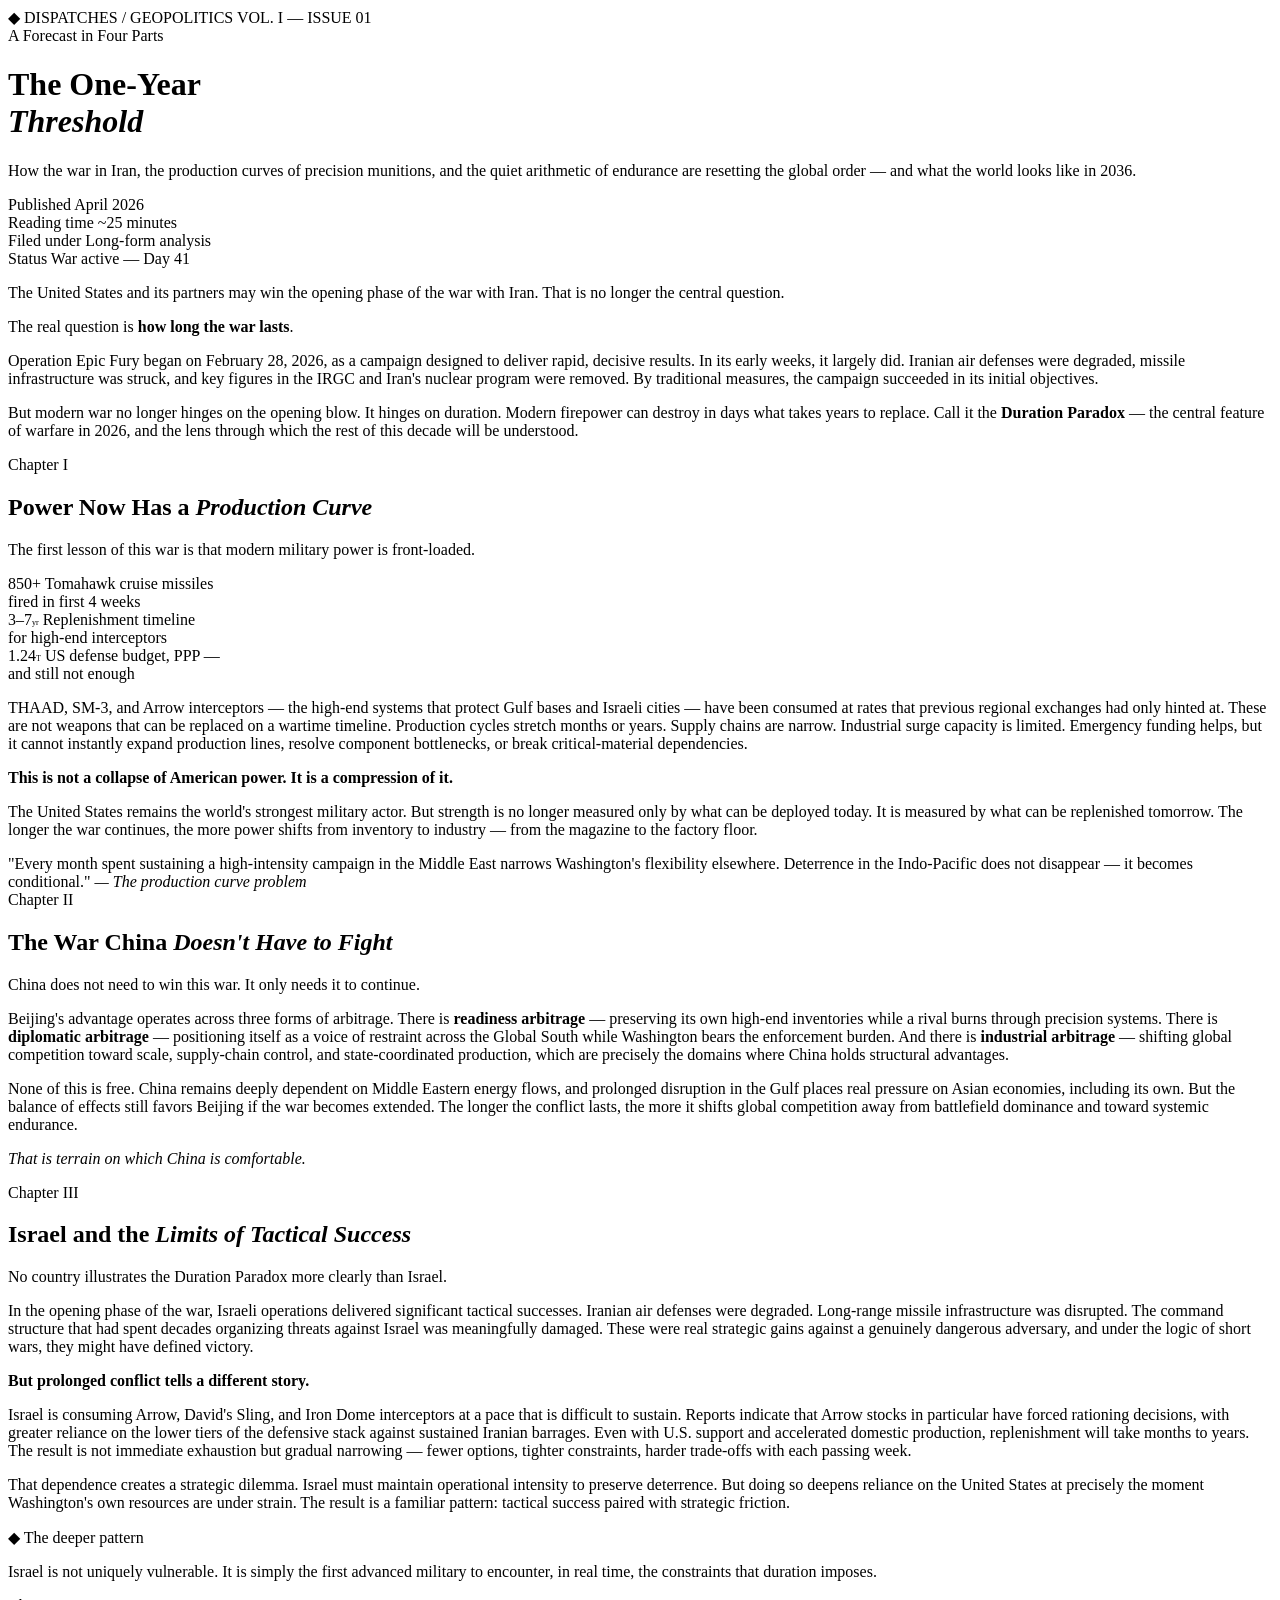
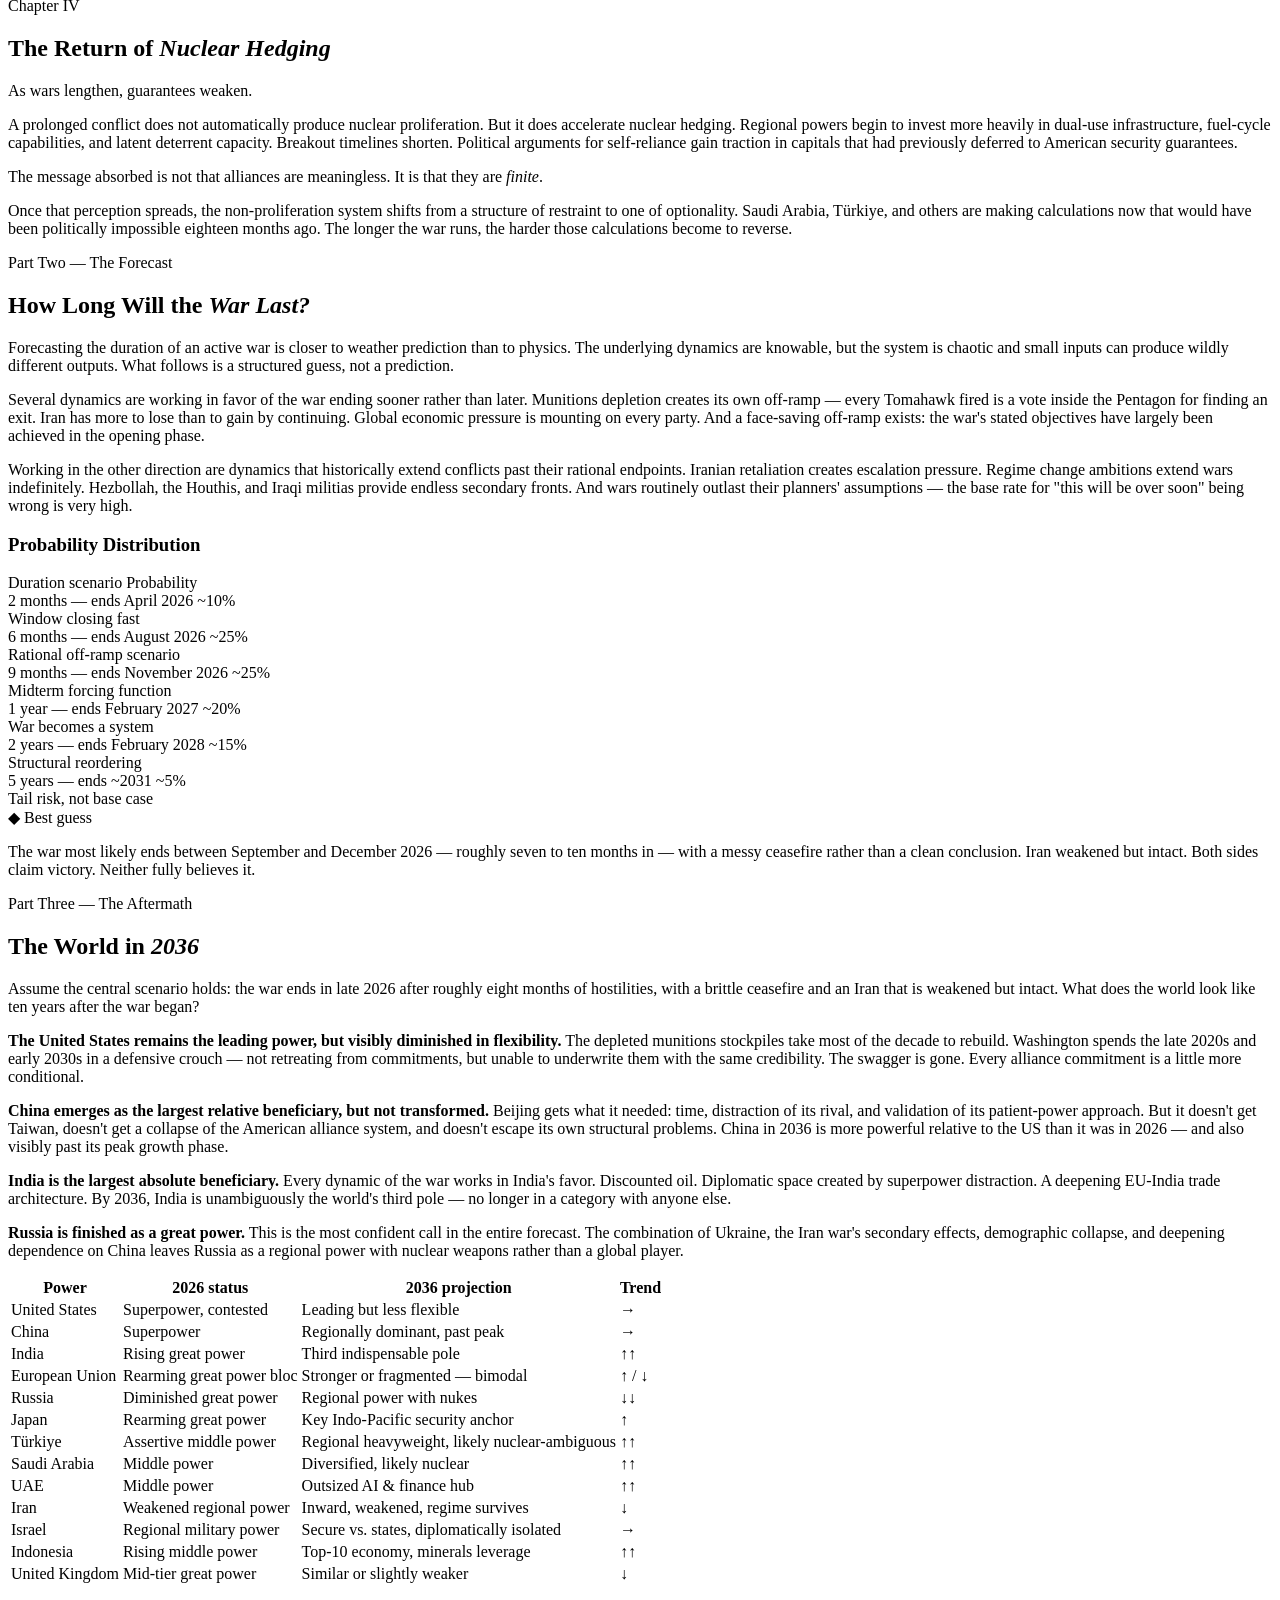
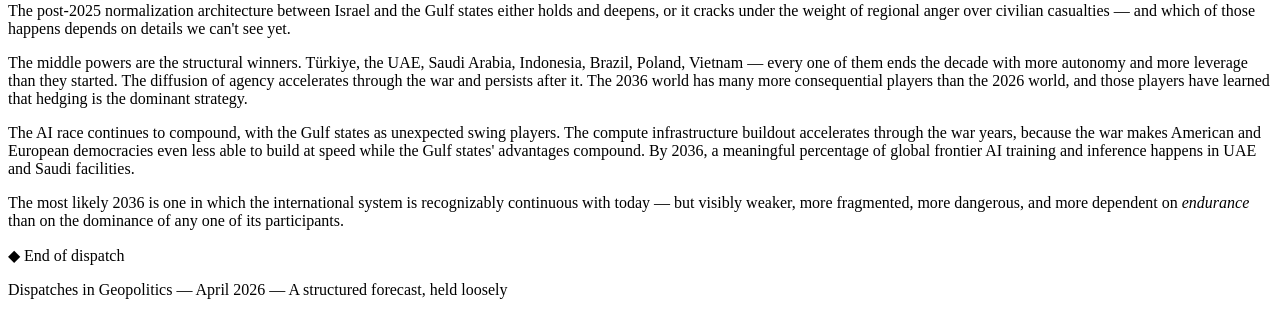
==== commit 13ffdcc3: "Add IranDuration.html with geopolitical forecast article This HTML file contains a structured foreca" ====
--- a/IranDuration.html
+++ b/IranDuration.html
@@ -8,598 +8,7 @@
 <link rel="preconnect" href="https://fonts.googleapis.com">
 <link rel="preconnect" href="https://fonts.gstatic.com" crossorigin>
 <link href="https://fonts.googleapis.com/css2?family=Fraunces:opsz,wght@9..144,300;9..144,400;9..144,600;9..144,800;9..144,900&family=JetBrains+Mono:wght@400;600&family=Inter:wght@300;400;500;600&display=swap" rel="stylesheet">
-<style>
-  :root {
-    --ink: #0a0a0b;
-    --ink-2: #131418;
-    --ink-3: #1c1e24;
-    --paper: #f5f1e8;
-    --paper-dim: #d8d2c2;
-    --muted: #8a8577;
-    --amber: #e8a33d;
-    --amber-bright: #f5b947;
-    --rust: #c54a2c;
-    --blood: #8b1a1a;
-    --line: rgba(245, 241, 232, 0.12);
-    --line-strong: rgba(245, 241, 232, 0.25);
-  }
-
-  * { margin: 0; padding: 0; box-sizing: border-box; }
-
-  html { scroll-behavior: smooth; }
-
-  body {
-    background: var(--ink);
-    color: var(--paper);
-    font-family: 'Fraunces', Georgia, serif;
-    font-weight: 400;
-    font-size: 19px;
-    line-height: 1.7;
-    -webkit-font-smoothing: antialiased;
-    overflow-x: hidden;
-  }
-
-  /* Noise overlay */
-  body::before {
-    content: '';
-    position: fixed;
-    inset: 0;
-    pointer-events: none;
-    z-index: 100;
-    opacity: 0.04;
-    background-image: url("data:image/svg+xml,%3Csvg viewBox='0 0 200 200' xmlns='http://www.w3.org/2000/svg'%3E%3Cfilter id='n'%3E%3CfeTurbulence type='fractalNoise' baseFrequency='0.9'/%3E%3C/filter%3E%3Crect width='100%25' height='100%25' filter='url(%23n)'/%3E%3C/svg%3E");
-  }
-
-  /* ========== HERO ========== */
-  .hero {
-    position: relative;
-    min-height: 100vh;
-    display: flex;
-    flex-direction: column;
-    justify-content: space-between;
-    padding: 40px 6vw 60px;
-    overflow: hidden;
-    border-bottom: 1px solid var(--line);
-  }
-
-  .hero::before {
-    content: '';
-    position: absolute;
-    inset: 0;
-    background:
-      radial-gradient(ellipse 80% 50% at 70% 20%, rgba(232, 163, 61, 0.15), transparent 60%),
-      radial-gradient(ellipse 60% 40% at 20% 80%, rgba(139, 26, 26, 0.25), transparent 60%),
-      linear-gradient(180deg, #0a0a0b 0%, #1a1410 100%);
-    z-index: -2;
-  }
-
-  .hero::after {
-    content: '';
-    position: absolute;
-    inset: 0;
-    background-image:
-      linear-gradient(rgba(245, 241, 232, 0.03) 1px, transparent 1px),
-      linear-gradient(90deg, rgba(245, 241, 232, 0.03) 1px, transparent 1px);
-    background-size: 80px 80px;
-    z-index: -1;
-    mask-image: radial-gradient(ellipse at center, black 30%, transparent 80%);
-  }
-
-  .masthead {
-    display: flex;
-    justify-content: space-between;
-    align-items: center;
-    font-family: 'JetBrains Mono', monospace;
-    font-size: 11px;
-    text-transform: uppercase;
-    letter-spacing: 0.2em;
-    color: var(--muted);
-    padding-bottom: 24px;
-    border-bottom: 1px solid var(--line);
-  }
-
-  .masthead .mark {
-    color: var(--amber);
-    font-weight: 600;
-  }
-
-  .hero-content {
-    max-width: 1200px;
-    margin: auto 0;
-  }
-
-  .eyebrow {
-    display: inline-flex;
-    align-items: center;
-    gap: 12px;
-    font-family: 'JetBrains Mono', monospace;
-    font-size: 12px;
-    text-transform: uppercase;
-    letter-spacing: 0.25em;
-    color: var(--amber);
-    margin-bottom: 32px;
-    animation: fadeUp 0.8s ease-out;
-  }
-
-  .eyebrow::before {
-    content: '';
-    width: 40px;
-    height: 1px;
-    background: var(--amber);
-  }
-
-  h1.title {
-    font-family: 'Fraunces', serif;
-    font-weight: 300;
-    font-size: clamp(48px, 9vw, 140px);
-    line-height: 0.92;
-    letter-spacing: -0.03em;
-    margin-bottom: 32px;
-    animation: fadeUp 1s ease-out 0.1s backwards;
-  }
-
-  h1.title em {
-    font-style: italic;
-    font-weight: 400;
-    color: var(--amber);
-  }
-
-  .subtitle {
-    font-family: 'Fraunces', serif;
-    font-weight: 300;
-    font-style: italic;
-    font-size: clamp(20px, 2.5vw, 32px);
-    line-height: 1.3;
-    color: var(--paper-dim);
-    max-width: 800px;
-    margin-bottom: 48px;
-    animation: fadeUp 1s ease-out 0.3s backwards;
-  }
-
-  .meta-row {
-    display: flex;
-    gap: 48px;
-    flex-wrap: wrap;
-    padding-top: 32px;
-    border-top: 1px solid var(--line);
-    font-family: 'JetBrains Mono', monospace;
-    font-size: 11px;
-    text-transform: uppercase;
-    letter-spacing: 0.15em;
-    animation: fadeUp 1s ease-out 0.5s backwards;
-  }
-
-  .meta-row .label {
-    display: block;
-    color: var(--muted);
-    margin-bottom: 6px;
-  }
-
-  .meta-row .value {
-    color: var(--paper);
-    font-family: 'Fraunces', serif;
-    font-size: 15px;
-    text-transform: none;
-    letter-spacing: 0;
-    font-weight: 400;
-  }
-
-  .meta-row .value.amber { color: var(--amber); }
-
-  /* ========== ARTICLE ========== */
-  article {
-    background: var(--ink);
-    position: relative;
-  }
-
-  .container {
-    max-width: 740px;
-    margin: 0 auto;
-    padding: 0 24px;
-  }
-
-  .container-wide {
-    max-width: 1100px;
-    margin: 0 auto;
-    padding: 0 24px;
-  }
-
-  .lede {
-    padding: 120px 0 80px;
-    position: relative;
-  }
-
-  .lede p {
-    font-size: 24px;
-    line-height: 1.55;
-    font-weight: 300;
-    color: var(--paper-dim);
-    margin-bottom: 28px;
-  }
-
-  .lede p:first-of-type::first-letter {
-    font-family: 'Fraunces', serif;
-    font-size: 110px;
-    font-weight: 800;
-    float: left;
-    line-height: 0.85;
-    padding: 8px 14px 0 0;
-    color: var(--amber);
-  }
-
-  .lede p strong {
-    color: var(--paper);
-    font-weight: 600;
-  }
-
-  /* Section */
-  section.chapter {
-    padding: 80px 0;
-    border-top: 1px solid var(--line);
-    position: relative;
-  }
-
-  .chapter-num {
-    font-family: 'JetBrains Mono', monospace;
-    font-size: 11px;
-    color: var(--amber);
-    text-transform: uppercase;
-    letter-spacing: 0.25em;
-    margin-bottom: 24px;
-    display: flex;
-    align-items: center;
-    gap: 16px;
-  }
-
-  .chapter-num::after {
-    content: '';
-    flex: 1;
-    height: 1px;
-    background: var(--line);
-  }
-
-  h2 {
-    font-family: 'Fraunces', serif;
-    font-weight: 300;
-    font-size: clamp(36px, 5.5vw, 64px);
-    line-height: 1.0;
-    letter-spacing: -0.02em;
-    margin-bottom: 48px;
-    color: var(--paper);
-  }
-
-  h2 em {
-    font-style: italic;
-    color: var(--amber);
-    font-weight: 400;
-  }
-
-  h3 {
-    font-family: 'Fraunces', serif;
-    font-weight: 500;
-    font-size: 26px;
-    line-height: 1.25;
-    margin: 48px 0 20px;
-    color: var(--paper);
-    letter-spacing: -0.01em;
-  }
-
-  article p {
-    margin-bottom: 24px;
-    color: var(--paper-dim);
-  }
-
-  article p strong {
-    color: var(--paper);
-    font-weight: 600;
-  }
-
-  article p em {
-    color: var(--amber);
-    font-style: italic;
-  }
-
-  /* Pull quote */
-  .pullquote {
-    margin: 72px -40px;
-    padding: 48px 56px;
-    border-left: 3px solid var(--amber);
-    font-family: 'Fraunces', serif;
-    font-weight: 300;
-    font-style: italic;
-    font-size: 32px;
-    line-height: 1.3;
-    color: var(--paper);
-    letter-spacing: -0.01em;
-    background: linear-gradient(90deg, rgba(232, 163, 61, 0.05), transparent);
-  }
-
-  .pullquote cite {
-    display: block;
-    margin-top: 24px;
-    font-family: 'JetBrains Mono', monospace;
-    font-style: normal;
-    font-size: 11px;
-    text-transform: uppercase;
-    letter-spacing: 0.2em;
-    color: var(--muted);
-  }
-
-  /* Stat block */
-  .stat-row {
-    display: grid;
-    grid-template-columns: repeat(3, 1fr);
-    gap: 24px;
-    margin: 56px 0;
-    padding: 40px 0;
-    border-top: 1px solid var(--line-strong);
-    border-bottom: 1px solid var(--line-strong);
-  }
-
-  .stat {
-    text-align: left;
-  }
-
-  .stat .num {
-    font-family: 'Fraunces', serif;
-    font-weight: 300;
-    font-size: clamp(36px, 5vw, 56px);
-    color: var(--amber);
-    line-height: 1;
-    letter-spacing: -0.03em;
-    display: block;
-    margin-bottom: 12px;
-  }
-
-  .stat .desc {
-    font-family: 'JetBrains Mono', monospace;
-    font-size: 11px;
-    text-transform: uppercase;
-    letter-spacing: 0.15em;
-    color: var(--muted);
-    line-height: 1.5;
-  }
-
-  /* Probability table */
-  .prob-table {
-    margin: 56px 0;
-    border: 1px solid var(--line-strong);
-    background: var(--ink-2);
-  }
-
-  .prob-header {
-    padding: 24px 32px;
-    border-bottom: 1px solid var(--line-strong);
-    font-family: 'JetBrains Mono', monospace;
-    font-size: 11px;
-    text-transform: uppercase;
-    letter-spacing: 0.2em;
-    color: var(--amber);
-    display: flex;
-    justify-content: space-between;
-  }
-
-  .prob-row {
-    display: grid;
-    grid-template-columns: 1fr auto 3fr;
-    gap: 24px;
-    padding: 24px 32px;
-    border-bottom: 1px solid var(--line);
-    align-items: center;
-  }
-
-  .prob-row:last-child { border-bottom: none; }
-
-  .prob-row .duration {
-    font-family: 'Fraunces', serif;
-    font-size: 18px;
-    color: var(--paper);
-    font-weight: 500;
-  }
-
-  .prob-row .pct {
-    font-family: 'JetBrains Mono', monospace;
-    font-size: 22px;
-    color: var(--amber);
-    font-weight: 600;
-    min-width: 60px;
-    text-align: right;
-  }
-
-  .prob-row .bar-wrap {
-    display: flex;
-    align-items: center;
-    gap: 16px;
-  }
-
-  .prob-row .bar {
-    height: 4px;
-    background: var(--amber);
-    border-radius: 2px;
-  }
-
-  .prob-row .note {
-    font-family: 'Fraunces', serif;
-    font-size: 14px;
-    color: var(--muted);
-    font-style: italic;
-  }
-
-  /* Power table */
-  .power-table {
-    margin: 56px 0;
-    width: 100%;
-    border-collapse: collapse;
-    font-family: 'Fraunces', serif;
-  }
-
-  .power-table th {
-    text-align: left;
-    padding: 16px 12px;
-    border-bottom: 2px solid var(--amber);
-    font-family: 'JetBrains Mono', monospace;
-    font-size: 10px;
-    text-transform: uppercase;
-    letter-spacing: 0.15em;
-    color: var(--amber);
-    font-weight: 600;
-  }
-
-  .power-table td {
-    padding: 20px 12px;
-    border-bottom: 1px solid var(--line);
-    color: var(--paper-dim);
-    font-size: 15px;
-    vertical-align: top;
-  }
-
-  .power-table td:first-child {
-    color: var(--paper);
-    font-weight: 600;
-  }
-
-  .power-table .up { color: #7fd17f; font-weight: 600; }
-  .power-table .down { color: #ff6b6b; font-weight: 600; }
-  .power-table .flat { color: var(--muted); }
-
-  /* Divider */
-  .ornament {
-    display: flex;
-    align-items: center;
-    justify-content: center;
-    margin: 80px 0;
-    gap: 24px;
-  }
-
-  .ornament::before,
-  .ornament::after {
-    content: '';
-    flex: 1;
-    height: 1px;
-    background: linear-gradient(90deg, transparent, var(--line-strong), transparent);
-  }
-
-  .ornament .diamond {
-    width: 8px;
-    height: 8px;
-    background: var(--amber);
-    transform: rotate(45deg);
-  }
-
-  /* Key insight callout */
-  .callout {
-    margin: 56px 0;
-    padding: 40px;
-    background: linear-gradient(135deg, rgba(232, 163, 61, 0.08), rgba(197, 74, 44, 0.04));
-    border: 1px solid var(--line-strong);
-    border-left: 3px solid var(--amber);
-    position: relative;
-  }
-
-  .callout .tag {
-    font-family: 'JetBrains Mono', monospace;
-    font-size: 10px;
-    text-transform: uppercase;
-    letter-spacing: 0.25em;
-    color: var(--amber);
-    margin-bottom: 16px;
-    display: block;
-  }
-
-  .callout p {
-    font-family: 'Fraunces', serif;
-    font-size: 20px;
-    line-height: 1.5;
-    color: var(--paper);
-    font-style: italic;
-    margin: 0;
-  }
-
-  /* Final coda */
-  .coda {
-    padding: 140px 0 160px;
-    text-align: center;
-    background: linear-gradient(180deg, var(--ink) 0%, #140f0a 100%);
-    border-top: 1px solid var(--line-strong);
-    position: relative;
-    overflow: hidden;
-  }
-
-  .coda::before {
-    content: '';
-    position: absolute;
-    inset: 0;
-    background: radial-gradient(ellipse at center, rgba(232, 163, 61, 0.08), transparent 60%);
-    pointer-events: none;
-  }
-
-  .coda-text {
-    font-family: 'Fraunces', serif;
-    font-weight: 300;
-    font-size: clamp(32px, 5vw, 56px);
-    line-height: 1.2;
-    letter-spacing: -0.02em;
-    max-width: 900px;
-    margin: 0 auto;
-    position: relative;
-  }
-
-  .coda-text em {
-    font-style: italic;
-    color: var(--amber);
-  }
-
-  .coda-sig {
-    margin-top: 64px;
-    font-family: 'JetBrains Mono', monospace;
-    font-size: 11px;
-    text-transform: uppercase;
-    letter-spacing: 0.3em;
-    color: var(--muted);
-  }
-
-  /* Footer */
-  footer {
-    background: #060607;
-    padding: 40px 24px;
-    border-top: 1px solid var(--line);
-    text-align: center;
-    font-family: 'JetBrains Mono', monospace;
-    font-size: 10px;
-    text-transform: uppercase;
-    letter-spacing: 0.2em;
-    color: var(--muted);
-  }
-
-  /* Animations */
-  @keyframes fadeUp {
-    from { opacity: 0; transform: translateY(20px); }
-    to { opacity: 1; transform: translateY(0); }
-  }
-
-  /* Responsive */
-  @media (max-width: 768px) {
-    body { font-size: 17px; }
-    .lede p { font-size: 20px; }
-    .lede p:first-of-type::first-letter { font-size: 80px; }
-    .pullquote {
-      margin: 48px 0;
-      padding: 32px 24px;
-      font-size: 22px;
-    }
-    .stat-row { grid-template-columns: 1fr; gap: 32px; }
-    .prob-row {
-      grid-template-columns: 1fr;
-      gap: 8px;
-    }
-    .prob-row .pct { text-align: left; }
-    .power-table { font-size: 13px; }
-    .power-table th, .power-table td { padding: 12px 6px; }
-    .meta-row { gap: 24px; }
-    .callout { padding: 24px; }
-    .callout p { font-size: 17px; }
-  }
-</style>
+<link rel="stylesheet" href="assets/dispatch.css">
 </head>
 <body>
 
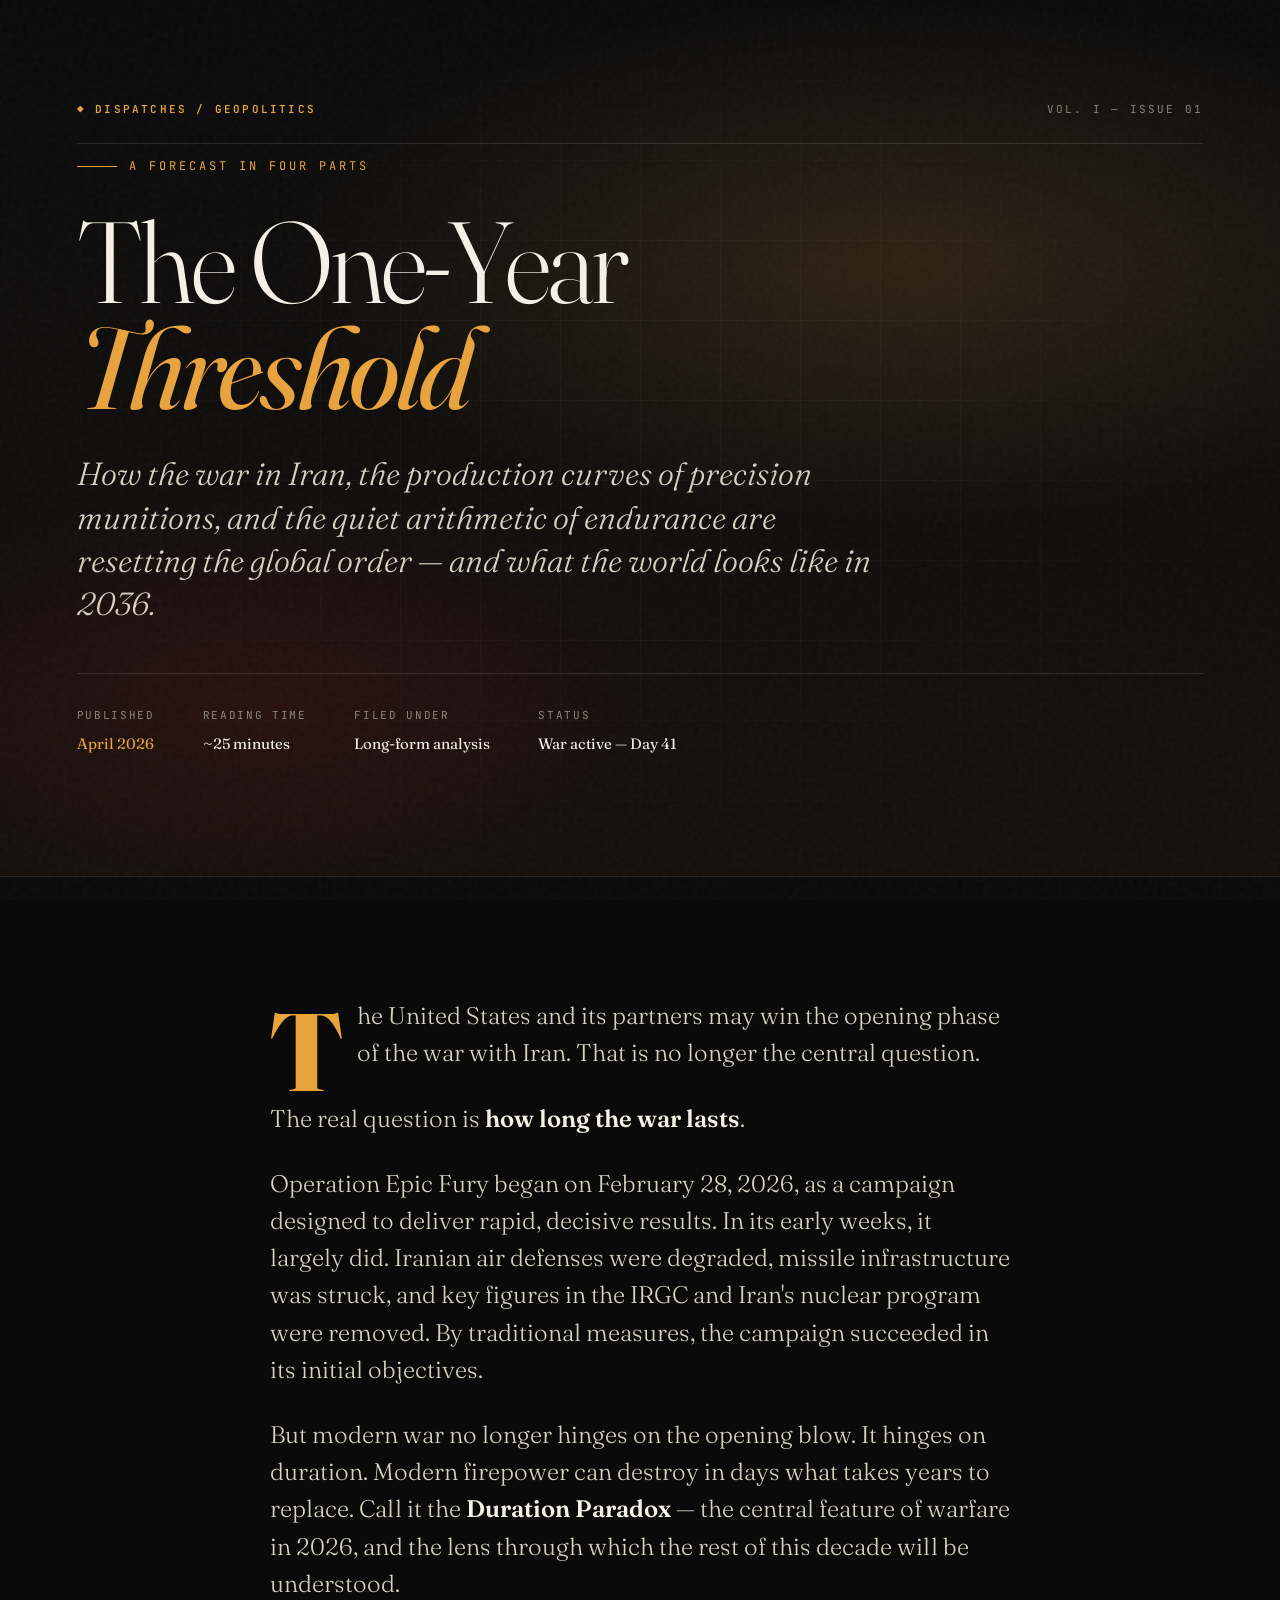
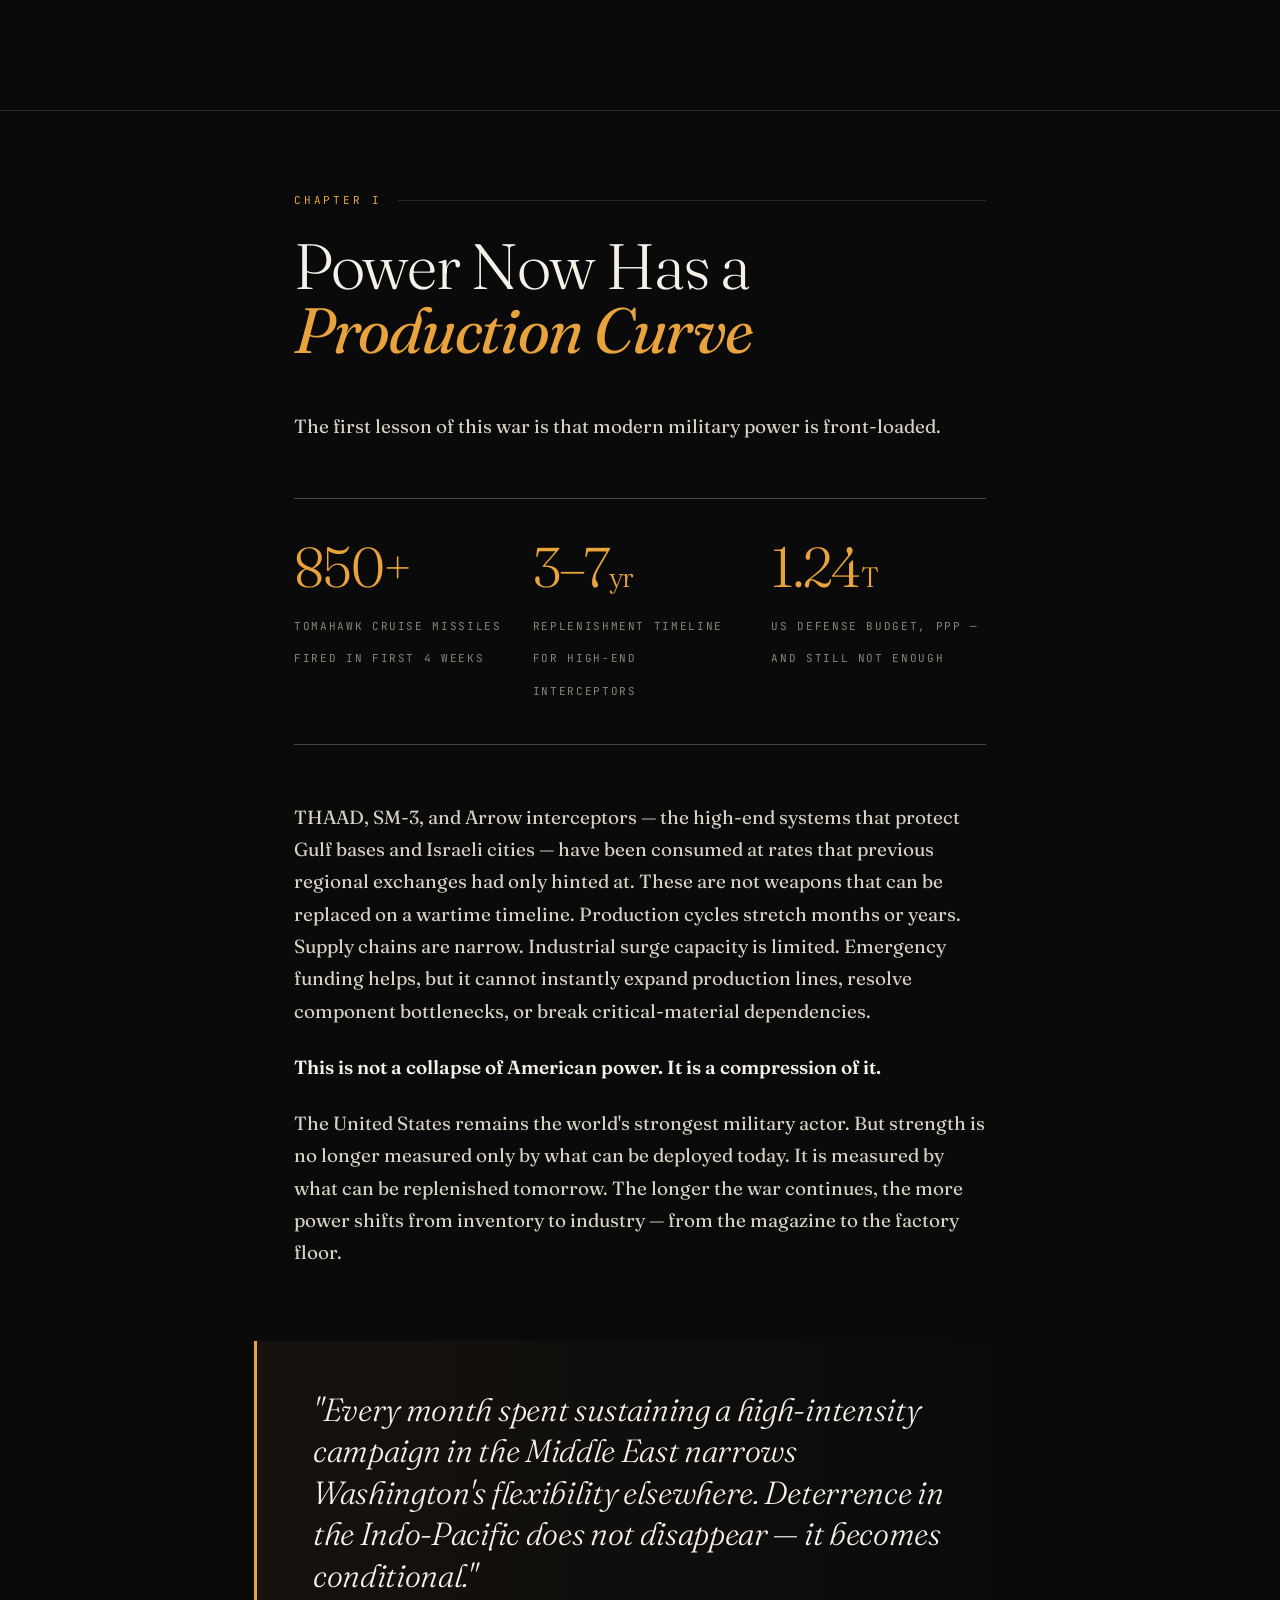
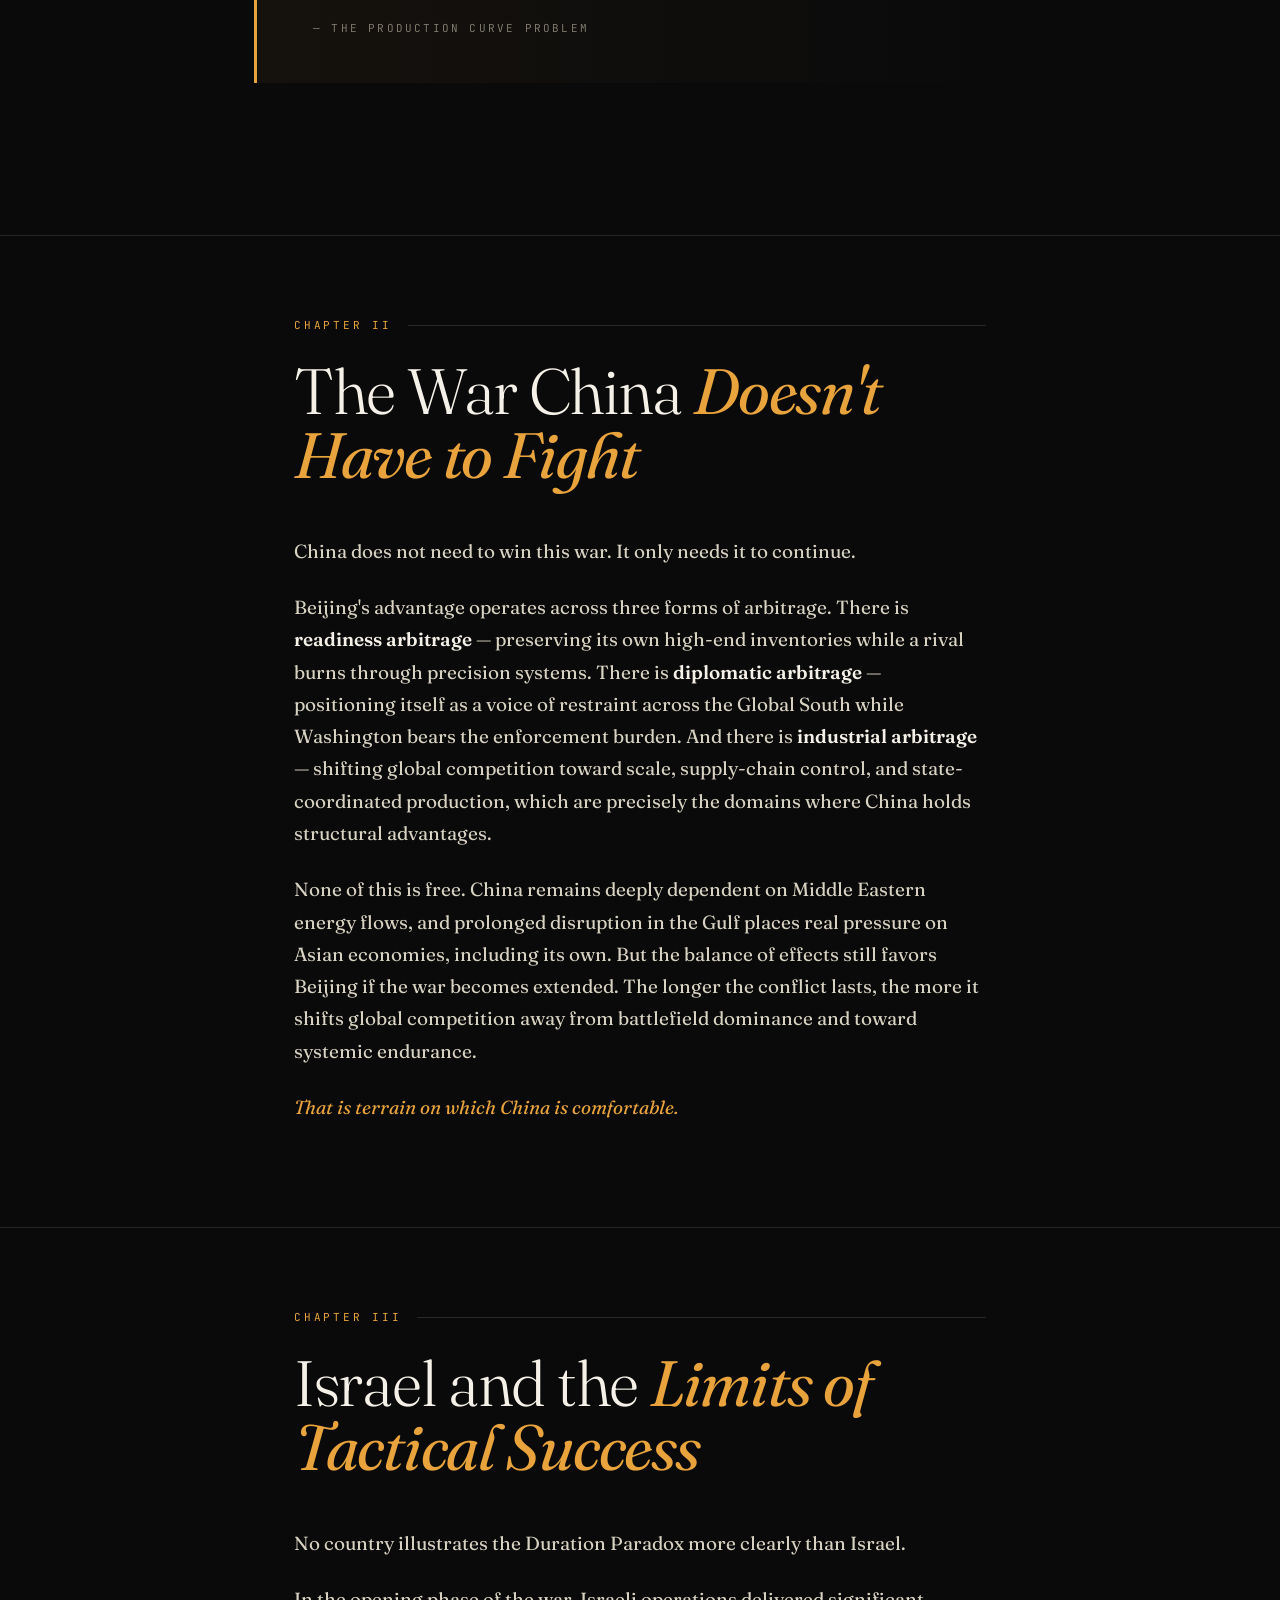
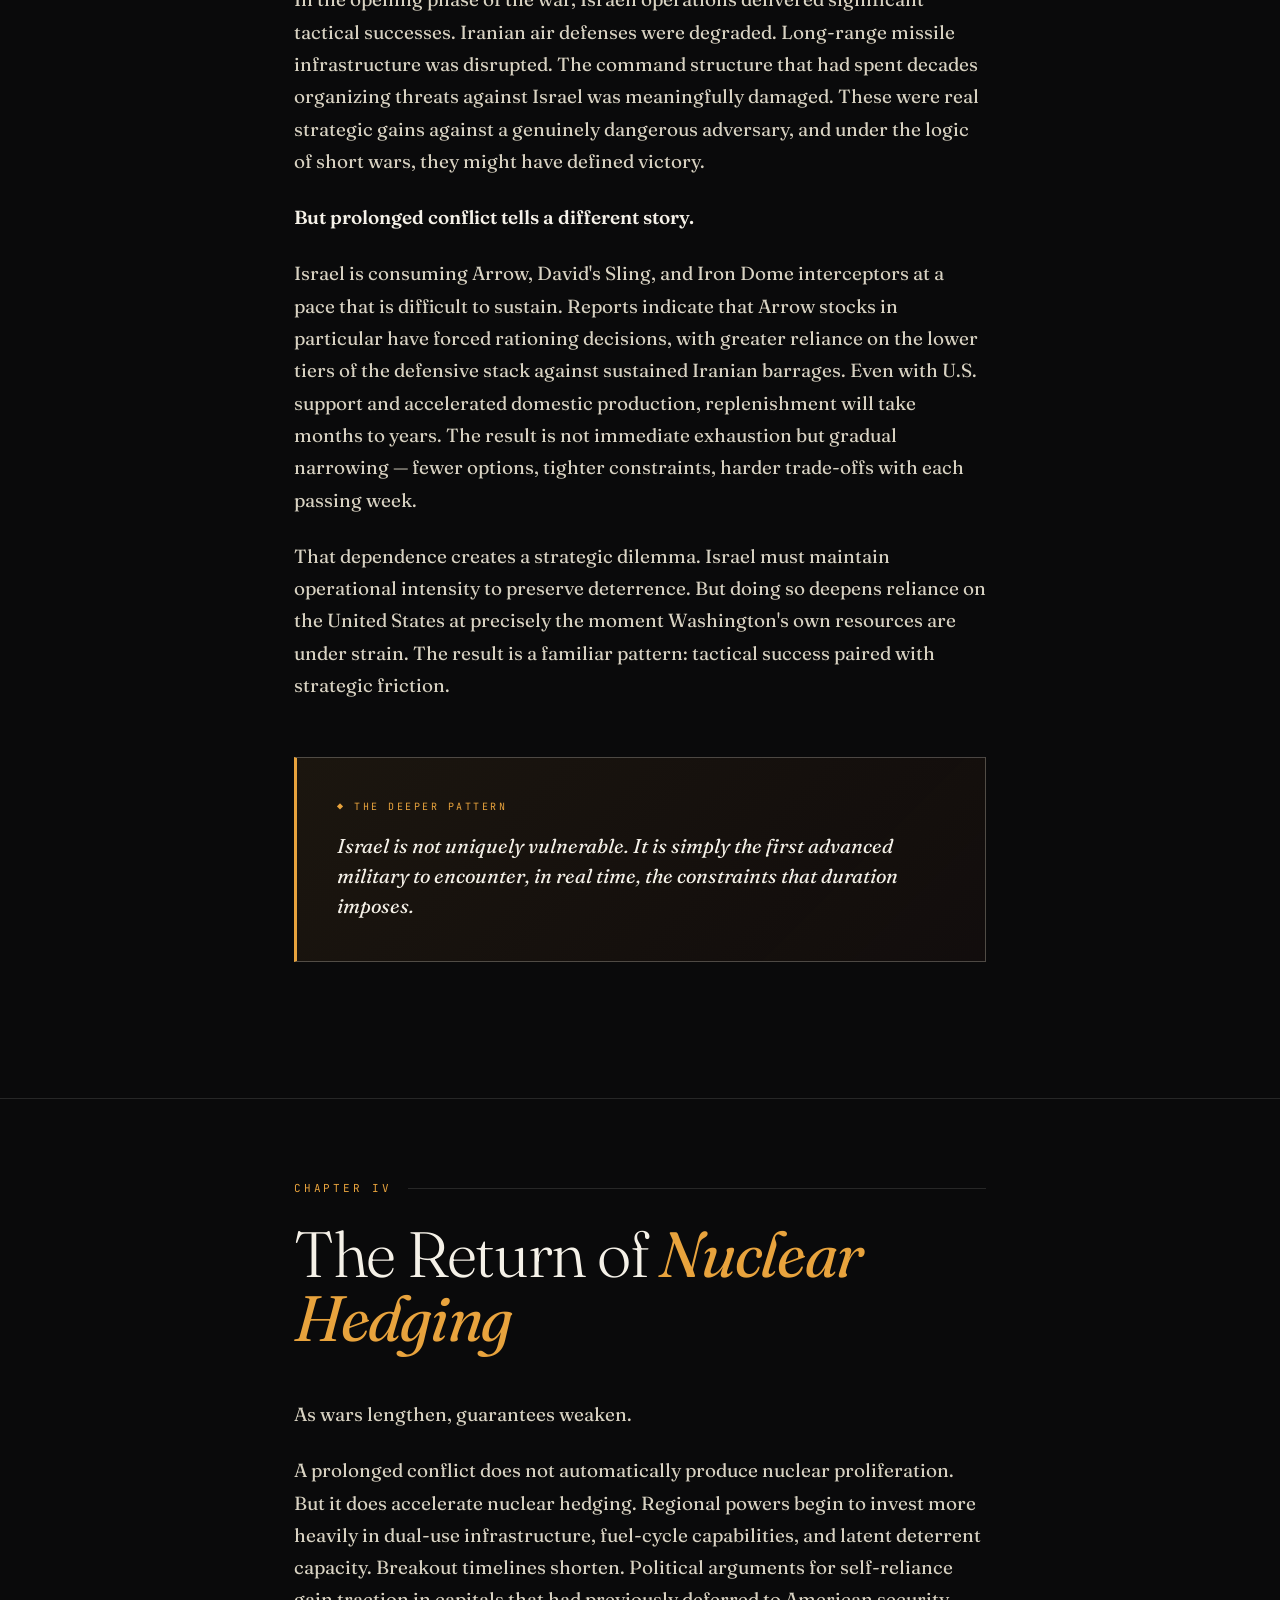
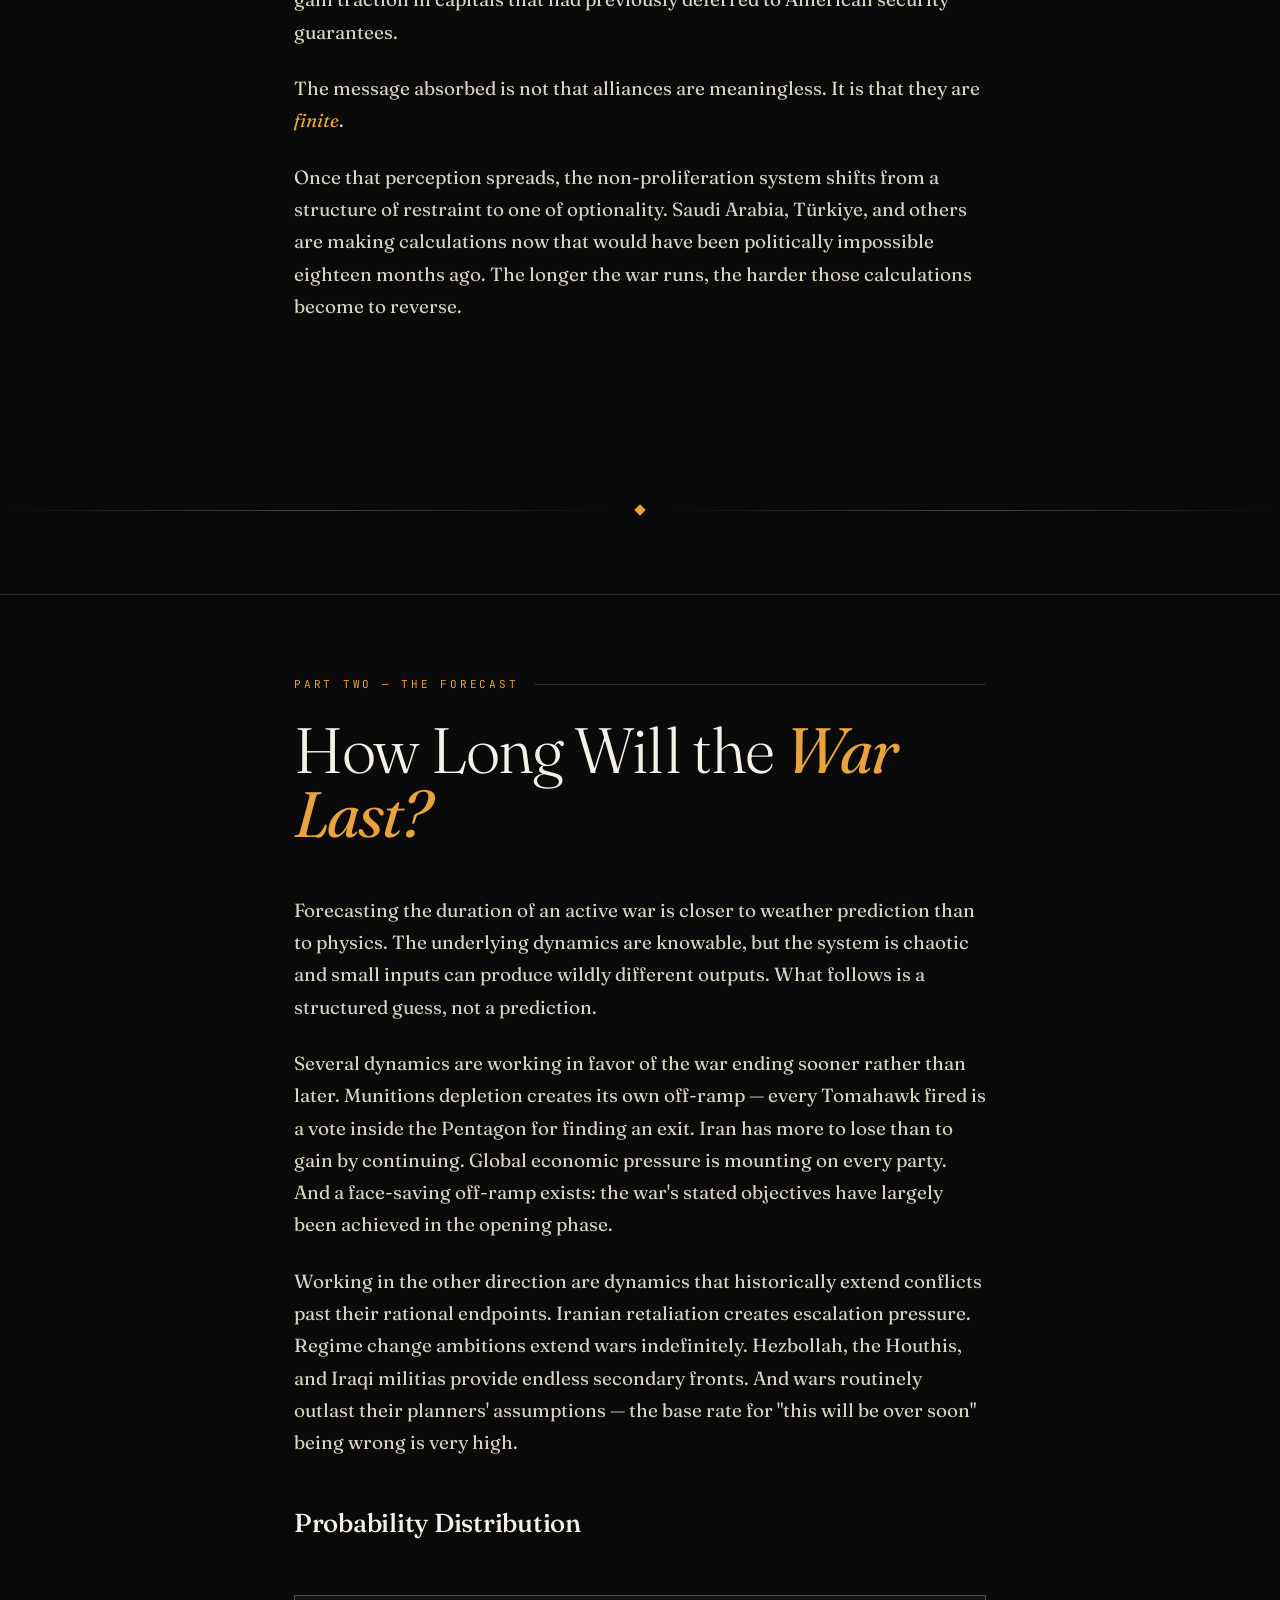
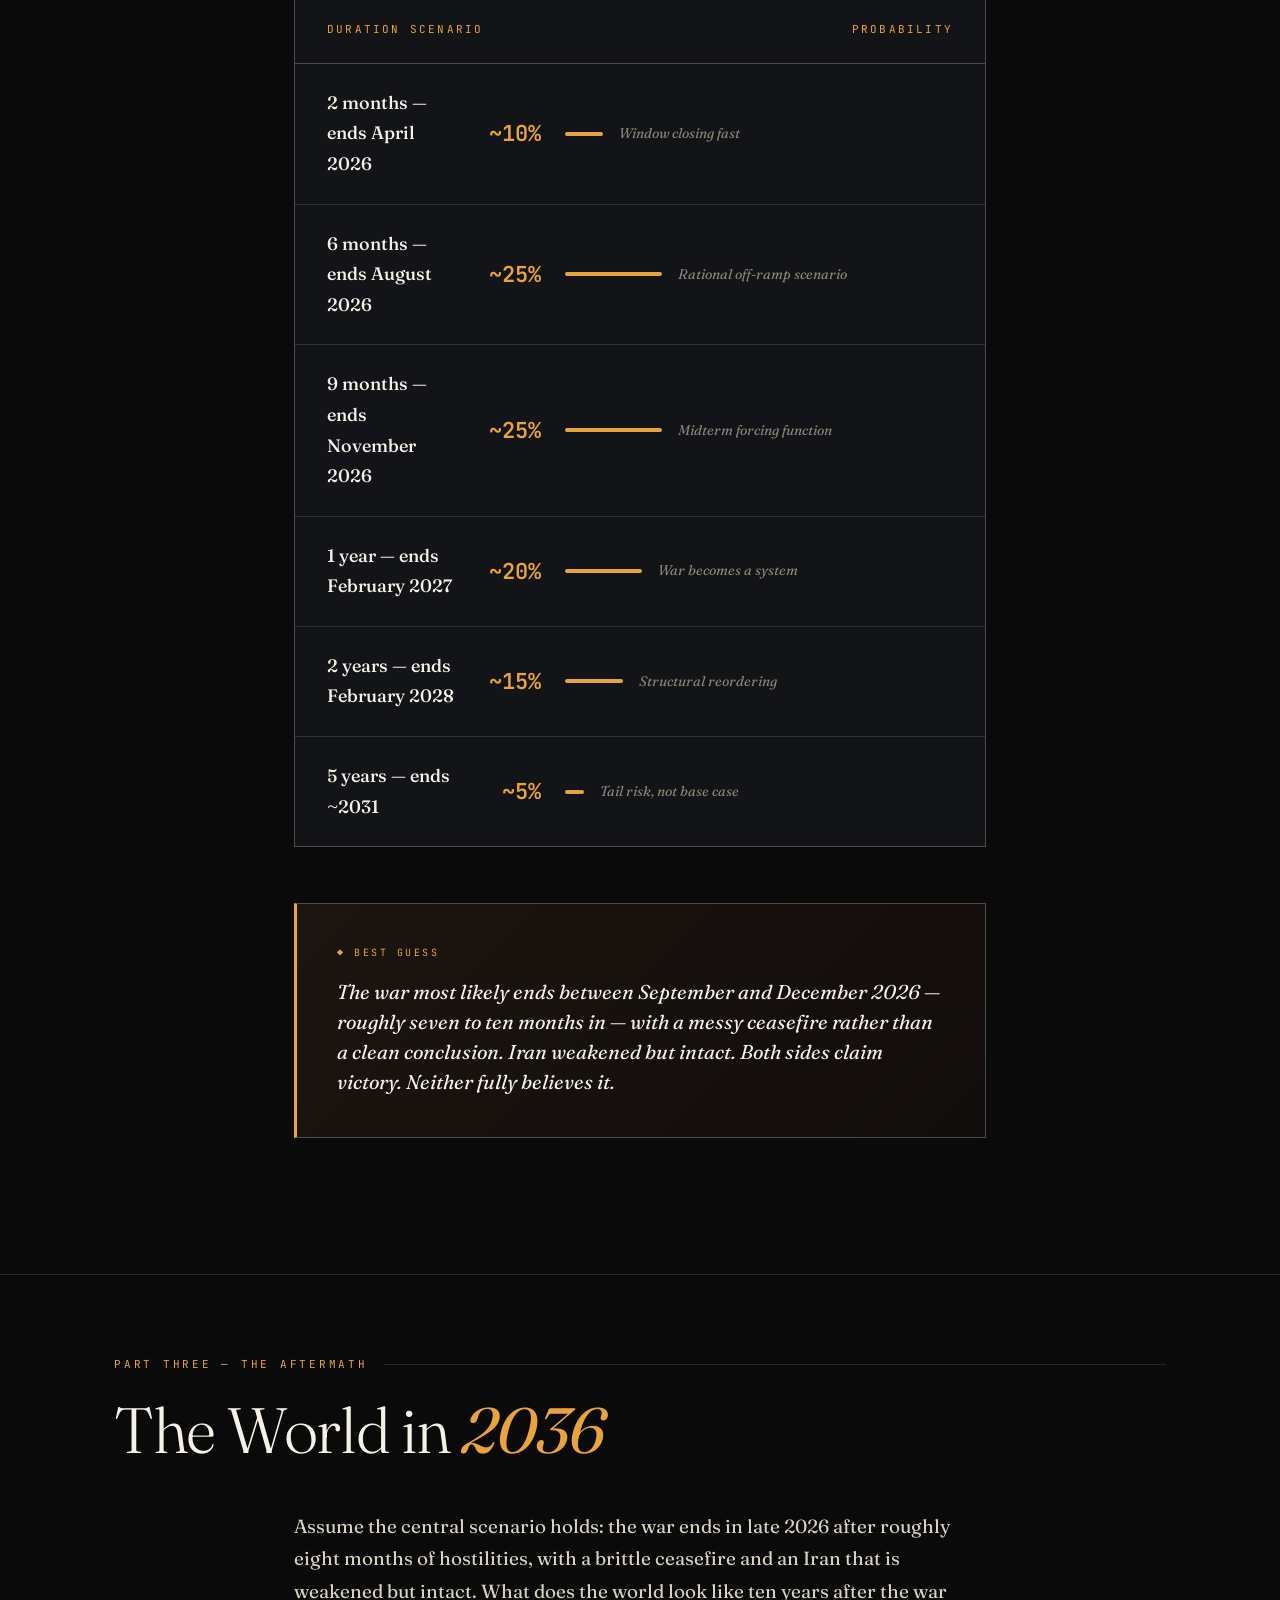
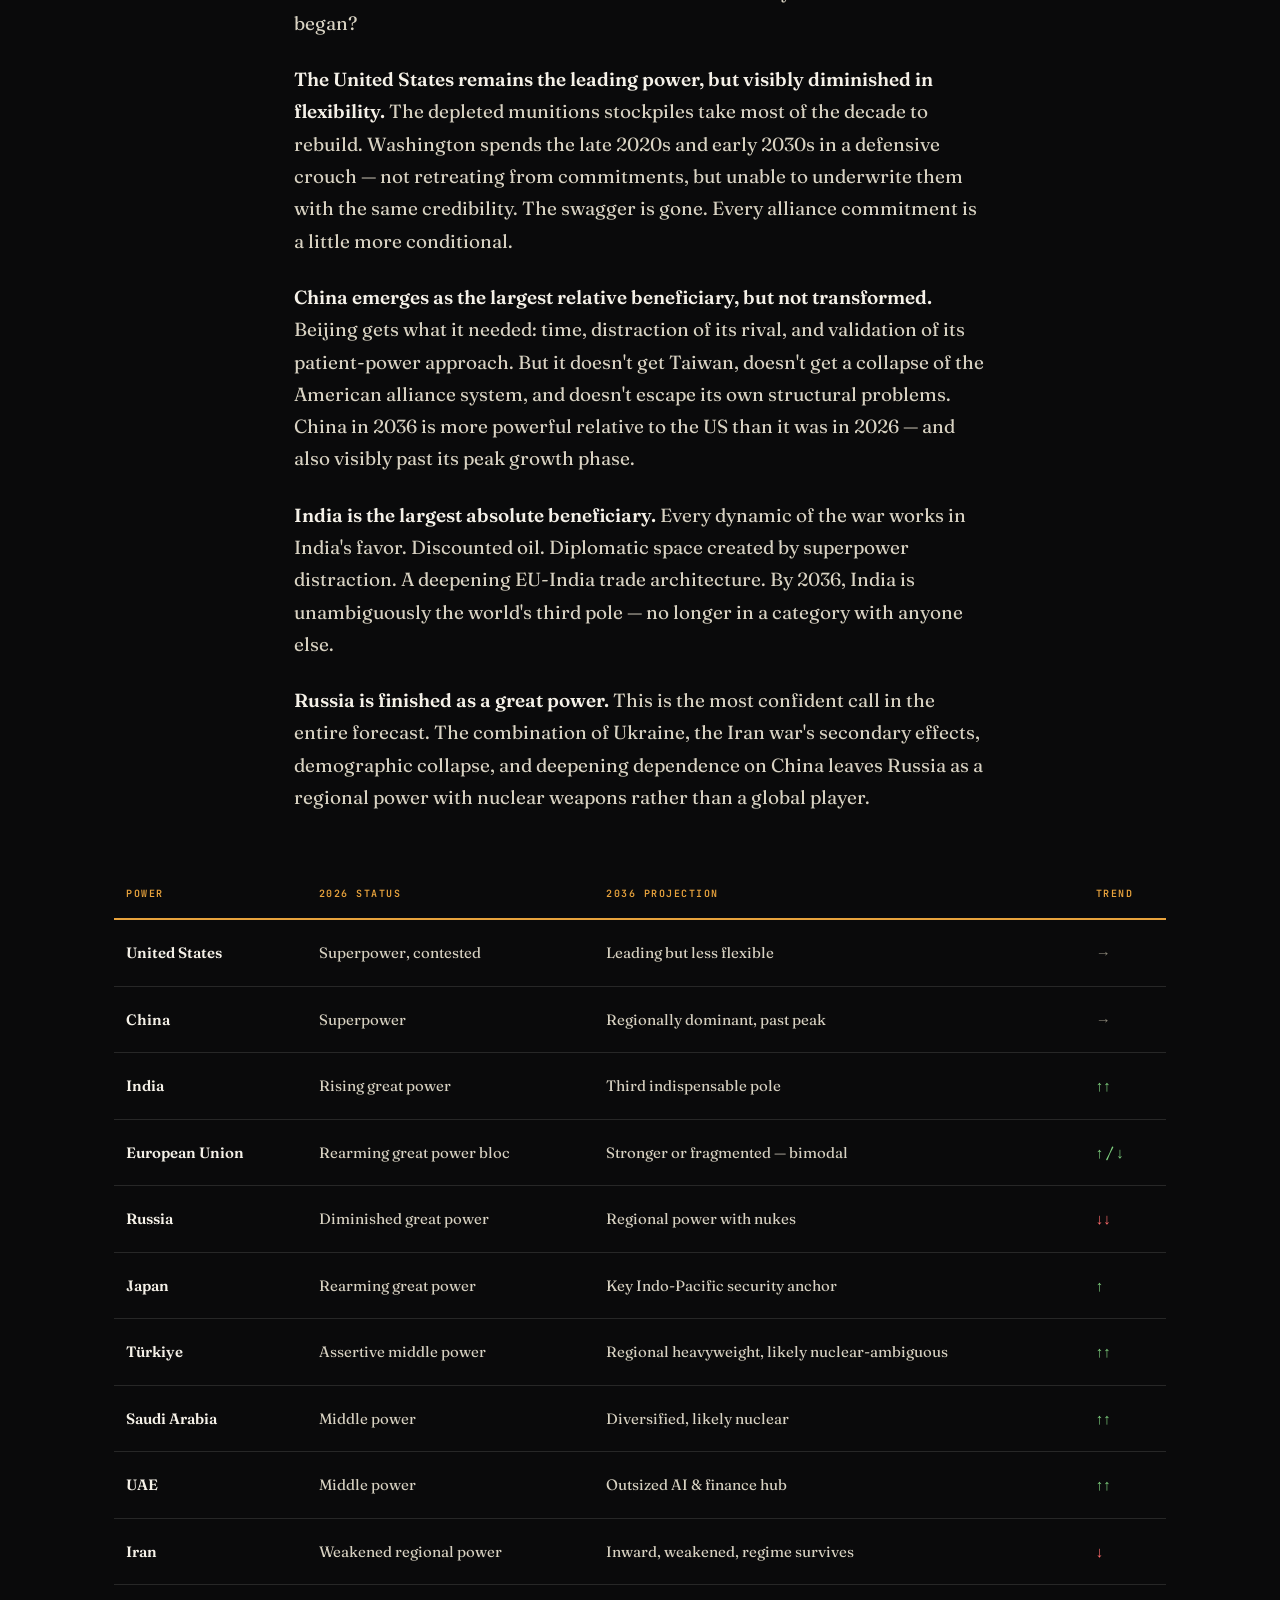
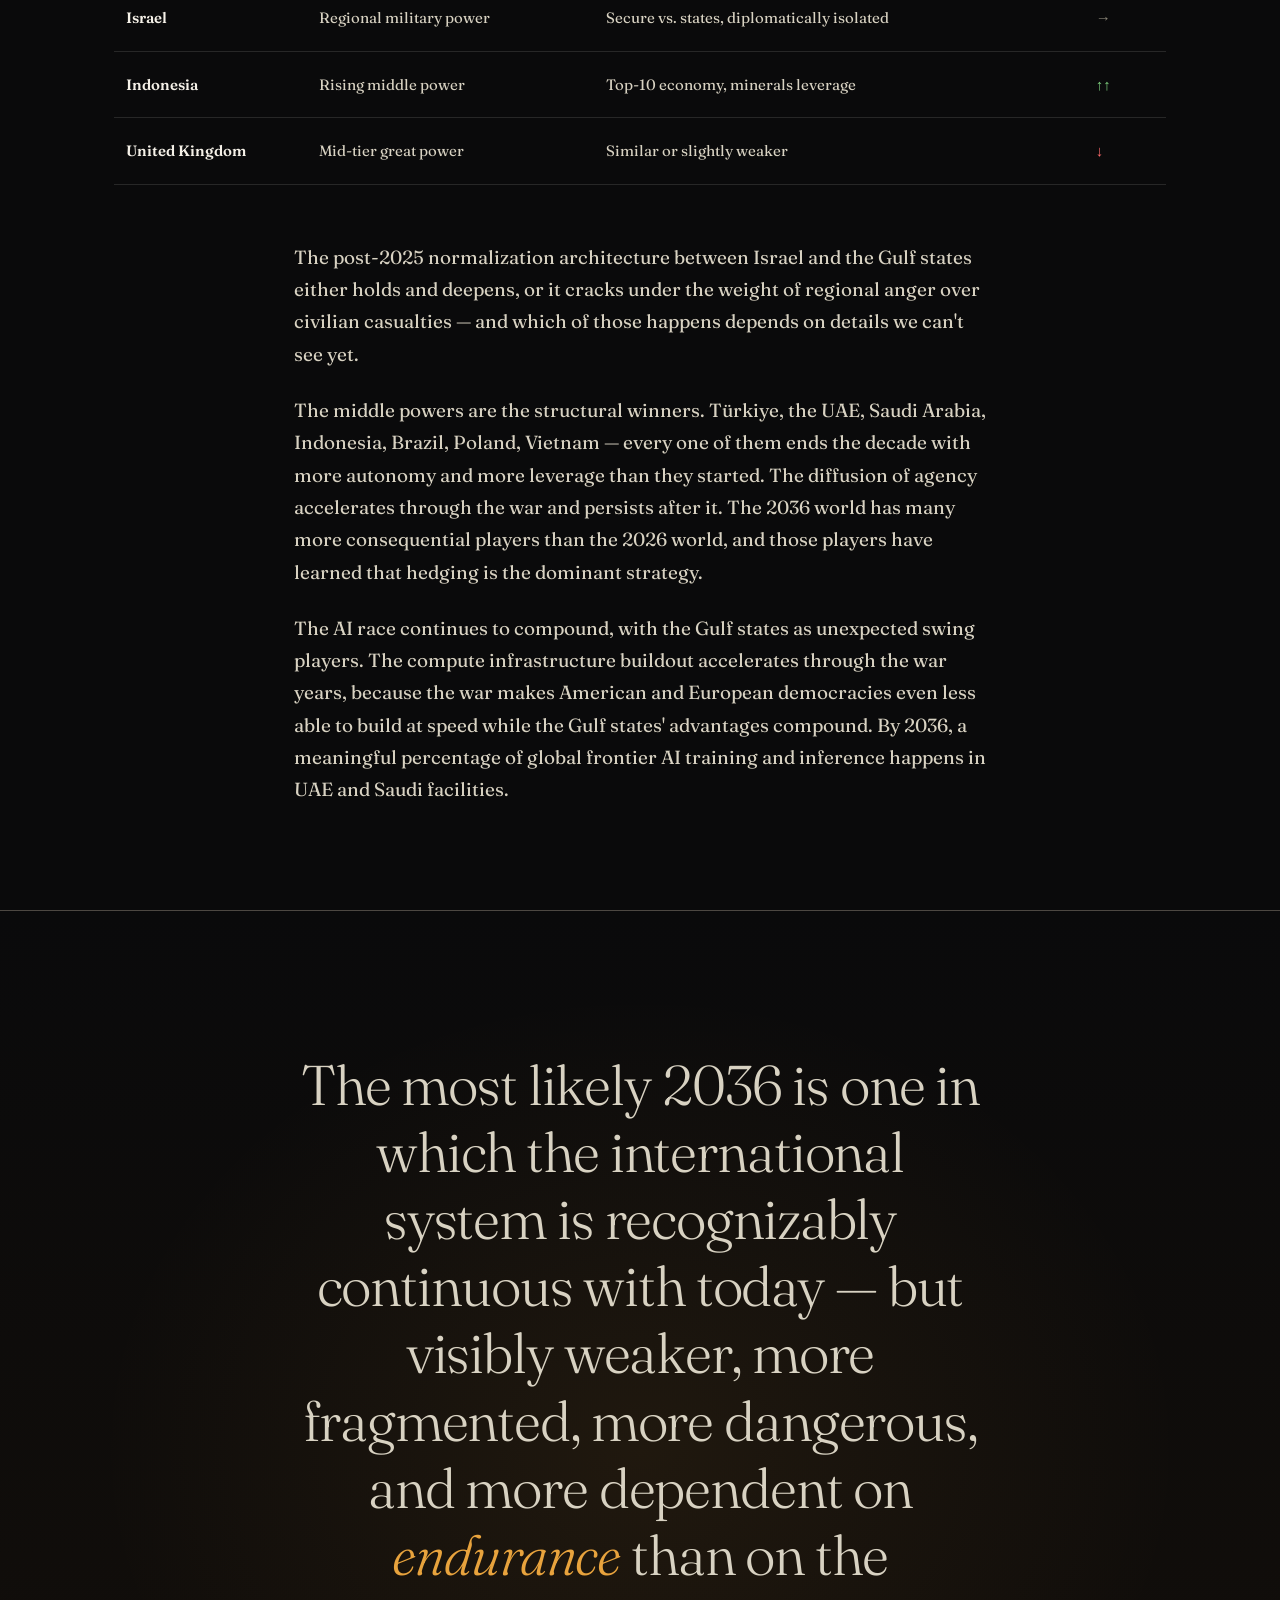
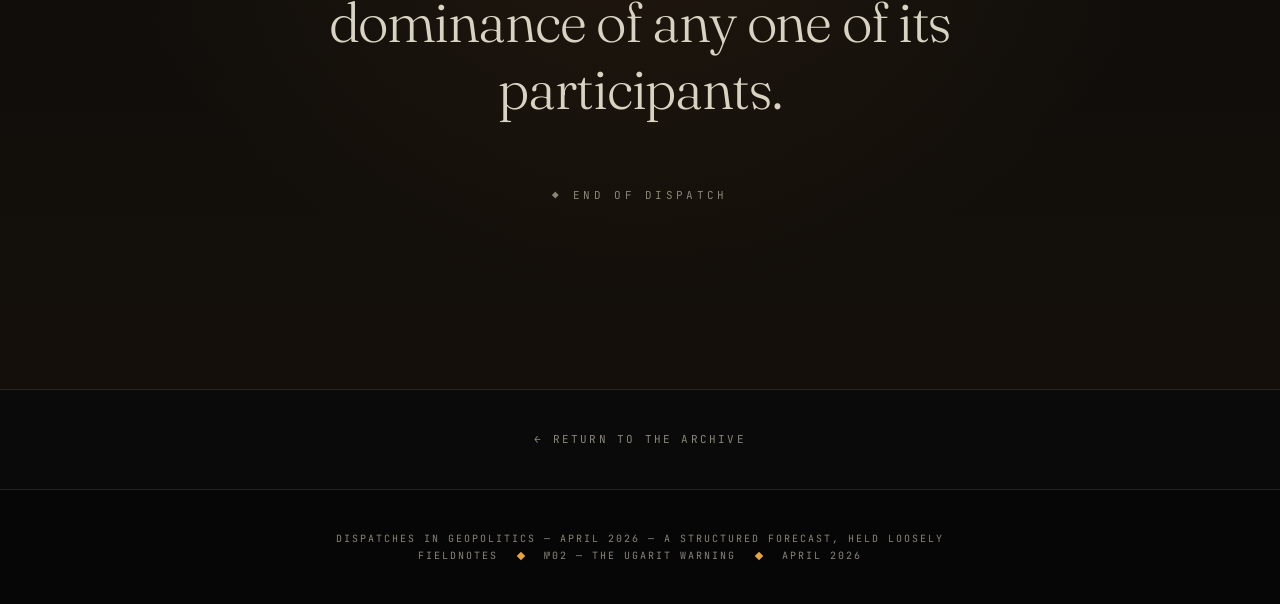
==== commit aec096b3: "Add return link to archive in IranDuration.html" ====
--- a/IranDuration.html
+++ b/IranDuration.html
@@ -351,13 +351,17 @@
     <div class="container">
       <p class="coda-text">The most likely 2036 is one in which the international system is recognizably continuous with today — but visibly weaker, more fragmented, more dangerous, and more dependent on <em>endurance</em> than on the dominance of any one of its participants.</p>
       <p class="coda-sig">◆ End of dispatch</p>
+      
     </div>
   </div>
 
 </article>
+<!-- Return to archive -->
+<a href="index.html" class="return-link">← Return to the archive</a>
 
 <footer>
   <p>Dispatches in Geopolitics — April 2026 — A structured forecast, held loosely</p>
+  <p>Fieldnotes <span style="display:inline-block;width:6px;height:6px;background:var(--amber);transform:rotate(45deg);margin:0 12px;vertical-align:middle;"></span> №02 — The Ugarit Warning <span style="display:inline-block;width:6px;height:6px;background:var(--amber);transform:rotate(45deg);margin:0 12px;vertical-align:middle;"></span> April 2026</p>
 </footer>
 
 </body>
--- a/assets/dispatch.css
+++ b/assets/dispatch.css
@@ -0,0 +1,1040 @@
+/* ==========================================================================
+   FIELDNOTES — Shared stylesheet 
+   Used by: index.html (landing), one-year-threshold.html, ugarit-warning.html,
+            and all future dispatches.
+   ========================================================================== */
+
+/* --------------------------------------------------------------------------
+   1. DESIGN TOKENS
+   -------------------------------------------------------------------------- */
+:root {
+  --ink: #0a0a0b;
+  --ink-2: #131418;
+  --ink-3: #1c1e24;
+  --paper: #f5f1e8;
+  --paper-dim: #d8d2c2;
+  --muted: #8a8577;
+  --amber: #e8a33d;
+  --amber-bright: #f5b947;
+  --rust: #c54a2c;
+  --blood: #8b1a1a;
+  --line: rgba(245, 241, 232, 0.12);
+  --line-strong: rgba(245, 241, 232, 0.25);
+}
+
+/* --------------------------------------------------------------------------
+   2. RESET & BASE
+   -------------------------------------------------------------------------- */
+* {
+  margin: 0;
+  padding: 0;
+  box-sizing: border-box;
+}
+
+html {
+  scroll-behavior: smooth;
+}
+
+body {
+  background: var(--ink);
+  color: var(--paper);
+  font-family: 'Fraunces', Georgia, serif;
+  font-weight: 400;
+  font-size: 19px;
+  line-height: 1.7;
+  -webkit-font-smoothing: antialiased;
+  overflow-x: hidden;
+  min-height: 100vh;
+}
+
+/* Global noise overlay */
+body::before {
+  content: '';
+  position: fixed;
+  inset: 0;
+  pointer-events: none;
+  z-index: 100;
+  opacity: 0.04;
+  background-image: url("data:image/svg+xml,%3Csvg viewBox='0 0 200 200' xmlns='http://www.w3.org/2000/svg'%3E%3Cfilter id='n'%3E%3CfeTurbulence type='fractalNoise' baseFrequency='0.9'/%3E%3C/filter%3E%3Crect width='100%25' height='100%25' filter='url(%23n)'/%3E%3C/svg%3E");
+}
+
+/* --------------------------------------------------------------------------
+   3. TOP BAR (shared across all pages)
+   -------------------------------------------------------------------------- */
+.top-bar {
+  position: relative;
+  padding: 40px 6vw 24px;
+  display: flex;
+  justify-content: space-between;
+  align-items: center;
+  font-family: 'JetBrains Mono', monospace;
+  font-size: 11px;
+  text-transform: uppercase;
+  letter-spacing: 0.2em;
+  color: var(--muted);
+  border-bottom: 1px solid var(--line);
+}
+
+.top-bar .mark {
+  color: var(--amber);
+  font-weight: 600;
+}
+
+.top-bar a {
+  color: var(--muted);
+  text-decoration: none;
+  transition: color 0.3s ease;
+}
+
+.top-bar a:hover {
+  color: var(--amber);
+}
+
+/* --------------------------------------------------------------------------
+   4. HERO / MASTHEAD (used by landing + dispatch pages)
+   -------------------------------------------------------------------------- */
+.hero {
+  position: relative;
+  padding: 100px 6vw 120px;
+  overflow: hidden;
+  border-bottom: 1px solid var(--line);
+}
+
+/* Dispatch pages get a taller hero that fills the viewport */
+.hero.hero-dispatch {
+  min-height: 100vh;
+  padding: 40px 6vw 60px;
+  display: flex;
+  flex-direction: column;
+  justify-content: space-between;
+}
+
+.hero::before {
+  content: '';
+  position: absolute;
+  inset: 0;
+  background:
+    radial-gradient(ellipse 80% 50% at 70% 30%, rgba(232, 163, 61, 0.15), transparent 60%),
+    radial-gradient(ellipse 60% 40% at 20% 80%, rgba(139, 26, 26, 0.18), transparent 60%),
+    linear-gradient(180deg, #0a0a0b 0%, #14100c 100%);
+  z-index: -2;
+}
+
+.hero::after {
+  content: '';
+  position: absolute;
+  inset: 0;
+  background-image:
+    linear-gradient(rgba(245, 241, 232, 0.03) 1px, transparent 1px),
+    linear-gradient(90deg, rgba(245, 241, 232, 0.03) 1px, transparent 1px);
+  background-size: 80px 80px;
+  z-index: -1;
+  mask-image: radial-gradient(ellipse at center, black 30%, transparent 80%);
+}
+
+.hero-inner {
+  max-width: 1200px;
+  margin: 0 auto;
+  width: 100%;
+}
+
+.hero-content {
+  max-width: 1200px;
+  margin: auto 0;
+}
+
+/* Masthead for dispatch pages (top of hero) */
+.masthead {
+  display: flex;
+  justify-content: space-between;
+  align-items: center;
+  font-family: 'JetBrains Mono', monospace;
+  font-size: 11px;
+  text-transform: uppercase;
+  letter-spacing: 0.2em;
+  color: var(--muted);
+  padding-bottom: 24px;
+  border-bottom: 1px solid var(--line);
+}
+
+.masthead .mark {
+  color: var(--amber);
+  font-weight: 600;
+}
+
+.masthead a {
+  color: var(--muted);
+  text-decoration: none;
+  transition: color 0.3s ease;
+}
+
+.masthead a:hover {
+  color: var(--amber);
+}
+
+/* Eyebrow tag above headline */
+.eyebrow {
+  display: inline-flex;
+  align-items: center;
+  gap: 12px;
+  font-family: 'JetBrains Mono', monospace;
+  font-size: 12px;
+  text-transform: uppercase;
+  letter-spacing: 0.25em;
+  color: var(--amber);
+  margin-bottom: 32px;
+  animation: fadeUp 0.8s ease-out;
+}
+
+.eyebrow::before {
+  content: '';
+  width: 40px;
+  height: 1px;
+  background: var(--amber);
+}
+
+/* Landing page wordmark */
+h1.wordmark {
+  font-family: 'Fraunces', serif;
+  font-weight: 300;
+  font-size: clamp(72px, 14vw, 220px);
+  line-height: 0.85;
+  letter-spacing: -0.045em;
+  margin-bottom: 40px;
+  animation: fadeUp 1s ease-out 0.1s backwards;
+}
+
+h1.wordmark em {
+  font-style: italic;
+  font-weight: 400;
+  color: var(--amber);
+}
+
+/* Dispatch page title */
+h1.title {
+  font-family: 'Fraunces', serif;
+  font-weight: 300;
+  font-size: clamp(48px, 9vw, 140px);
+  line-height: 0.92;
+  letter-spacing: -0.03em;
+  margin-bottom: 32px;
+  animation: fadeUp 1s ease-out 0.1s backwards;
+}
+
+h1.title em {
+  font-style: italic;
+  font-weight: 400;
+  color: var(--amber);
+}
+
+/* Tagline (landing) / subtitle (dispatch) */
+.tagline,
+.subtitle {
+  font-family: 'Fraunces', serif;
+  font-weight: 300;
+  font-style: italic;
+  line-height: 1.35;
+  color: var(--paper-dim);
+  max-width: 820px;
+  margin-bottom: 56px;
+  animation: fadeUp 1s ease-out 0.3s backwards;
+}
+
+.tagline {
+  font-size: clamp(22px, 2.8vw, 36px);
+}
+
+.subtitle {
+  font-size: clamp(20px, 2.5vw, 32px);
+  margin-bottom: 48px;
+}
+
+/* Mission strip (landing page) */
+.mission {
+  display: grid;
+  grid-template-columns: repeat(4, 1fr);
+  gap: 32px;
+  padding-top: 32px;
+  border-top: 1px solid var(--line);
+  animation: fadeUp 1s ease-out 0.5s backwards;
+}
+
+.mission-item {
+  font-family: 'JetBrains Mono', monospace;
+  font-size: 10px;
+  text-transform: uppercase;
+  letter-spacing: 0.2em;
+  color: var(--muted);
+}
+
+.mission-item strong {
+  display: block;
+  color: var(--amber);
+  font-weight: 600;
+  margin-bottom: 8px;
+}
+
+.mission-item span {
+  display: block;
+  color: var(--paper);
+  font-family: 'Fraunces', serif;
+  font-size: 15px;
+  text-transform: none;
+  letter-spacing: 0;
+  font-weight: 400;
+  margin-top: 6px;
+  line-height: 1.4;
+}
+
+/* Meta row (dispatch pages) */
+.meta-row {
+  display: flex;
+  gap: 48px;
+  flex-wrap: wrap;
+  padding-top: 32px;
+  border-top: 1px solid var(--line);
+  font-family: 'JetBrains Mono', monospace;
+  font-size: 11px;
+  text-transform: uppercase;
+  letter-spacing: 0.15em;
+  animation: fadeUp 1s ease-out 0.5s backwards;
+}
+
+.meta-row .label {
+  display: block;
+  color: var(--muted);
+  margin-bottom: 6px;
+}
+
+.meta-row .value {
+  color: var(--paper);
+  font-family: 'Fraunces', serif;
+  font-size: 15px;
+  text-transform: none;
+  letter-spacing: 0;
+  font-weight: 400;
+}
+
+.meta-row .value.amber {
+  color: var(--amber);
+}
+
+/* --------------------------------------------------------------------------
+   5. ARCHIVE (landing page only)
+   -------------------------------------------------------------------------- */
+.archive {
+  padding: 120px 6vw 80px;
+  max-width: 1200px;
+  margin: 0 auto;
+}
+
+.archive-header {
+  display: flex;
+  justify-content: space-between;
+  align-items: baseline;
+  margin-bottom: 72px;
+  padding-bottom: 24px;
+  border-bottom: 1px solid var(--line-strong);
+}
+
+.archive-header h2 {
+  font-family: 'Fraunces', serif;
+  font-weight: 300;
+  font-size: clamp(36px, 5vw, 56px);
+  letter-spacing: -0.02em;
+}
+
+.archive-header h2 em {
+  font-style: italic;
+  color: var(--amber);
+}
+
+.archive-header .count {
+  font-family: 'JetBrains Mono', monospace;
+  font-size: 11px;
+  text-transform: uppercase;
+  letter-spacing: 0.2em;
+  color: var(--muted);
+}
+
+.dispatch-list {
+  display: flex;
+  flex-direction: column;
+}
+
+.dispatch {
+  display: grid;
+  grid-template-columns: 120px 1fr auto;
+  gap: 48px;
+  padding: 48px 0;
+  border-top: 1px solid var(--line);
+  text-decoration: none;
+  color: inherit;
+  transition: all 0.4s ease;
+  position: relative;
+}
+
+.dispatch:first-child {
+  border-top: none;
+}
+
+.dispatch::before {
+  content: '';
+  position: absolute;
+  inset: 0;
+  background: linear-gradient(90deg, rgba(232, 163, 61, 0.04), transparent);
+  opacity: 0;
+  transition: opacity 0.4s ease;
+  pointer-events: none;
+}
+
+.dispatch:hover::before {
+  opacity: 1;
+}
+
+.dispatch:hover .dispatch-title {
+  color: var(--amber);
+}
+
+.dispatch:hover .dispatch-arrow {
+  transform: translateX(8px);
+  color: var(--amber);
+}
+
+.dispatch-number {
+  font-family: 'Fraunces', serif;
+  font-size: 48px;
+  font-weight: 300;
+  color: var(--amber);
+  line-height: 1;
+  letter-spacing: -0.02em;
+}
+
+.dispatch-content {
+  min-width: 0;
+}
+
+.dispatch-meta {
+  display: flex;
+  gap: 20px;
+  align-items: center;
+  margin-bottom: 16px;
+  font-family: 'JetBrains Mono', monospace;
+  font-size: 10px;
+  text-transform: uppercase;
+  letter-spacing: 0.18em;
+  color: var(--muted);
+}
+
+.dispatch-meta .tag {
+  color: var(--amber);
+}
+
+.dispatch-meta .sep {
+  opacity: 0.4;
+}
+
+.dispatch-title {
+  font-family: 'Fraunces', serif;
+  font-weight: 400;
+  font-size: clamp(28px, 3.5vw, 42px);
+  line-height: 1.1;
+  letter-spacing: -0.02em;
+  margin-bottom: 16px;
+  color: var(--paper);
+  transition: color 0.3s ease;
+}
+
+.dispatch-title em {
+  font-style: italic;
+  color: var(--amber);
+}
+
+.dispatch-subtitle {
+  font-family: 'Fraunces', serif;
+  font-size: 17px;
+  line-height: 1.5;
+  color: var(--paper-dim);
+  max-width: 640px;
+  font-weight: 300;
+}
+
+.dispatch-arrow {
+  align-self: center;
+  font-family: 'Fraunces', serif;
+  font-size: 40px;
+  color: var(--muted);
+  transition: all 0.4s ease;
+  line-height: 1;
+}
+
+/* --------------------------------------------------------------------------
+   6. ARTICLE BODY (dispatch pages)
+   -------------------------------------------------------------------------- */
+article {
+  background: var(--ink);
+  position: relative;
+}
+
+.container {
+  max-width: 740px;
+  margin: 0 auto;
+  padding: 0 24px;
+}
+
+.container-wide {
+  max-width: 1100px;
+  margin: 0 auto;
+  padding: 0 24px;
+}
+
+/* Lede with drop cap */
+.lede {
+  padding: 120px 0 80px;
+  position: relative;
+}
+
+.lede p {
+  font-size: 24px;
+  line-height: 1.55;
+  font-weight: 300;
+  color: var(--paper-dim);
+  margin-bottom: 28px;
+}
+
+.lede p:first-of-type::first-letter {
+  font-family: 'Fraunces', serif;
+  font-size: 110px;
+  font-weight: 800;
+  float: left;
+  line-height: 0.85;
+  padding: 8px 14px 0 0;
+  color: var(--amber);
+}
+
+.lede p strong {
+  color: var(--paper);
+  font-weight: 600;
+}
+
+/* Chapter sections */
+section.chapter {
+  padding: 80px 0;
+  border-top: 1px solid var(--line);
+  position: relative;
+}
+
+.chapter-num {
+  font-family: 'JetBrains Mono', monospace;
+  font-size: 11px;
+  color: var(--amber);
+  text-transform: uppercase;
+  letter-spacing: 0.25em;
+  margin-bottom: 24px;
+  display: flex;
+  align-items: center;
+  gap: 16px;
+}
+
+.chapter-num::after {
+  content: '';
+  flex: 1;
+  height: 1px;
+  background: var(--line);
+}
+
+h2 {
+  font-family: 'Fraunces', serif;
+  font-weight: 300;
+  font-size: clamp(36px, 5.5vw, 64px);
+  line-height: 1.0;
+  letter-spacing: -0.02em;
+  margin-bottom: 48px;
+  color: var(--paper);
+}
+
+h2 em {
+  font-style: italic;
+  color: var(--amber);
+  font-weight: 400;
+}
+
+h3 {
+  font-family: 'Fraunces', serif;
+  font-weight: 500;
+  font-size: 26px;
+  line-height: 1.25;
+  margin: 48px 0 20px;
+  color: var(--paper);
+  letter-spacing: -0.01em;
+}
+
+article p {
+  margin-bottom: 24px;
+  color: var(--paper-dim);
+}
+
+article p strong {
+  color: var(--paper);
+  font-weight: 600;
+}
+
+article p em {
+  color: var(--amber);
+  font-style: italic;
+}
+
+/* Pull quote */
+.pullquote {
+  margin: 72px -40px;
+  padding: 48px 56px;
+  border-left: 3px solid var(--amber);
+  font-family: 'Fraunces', serif;
+  font-weight: 300;
+  font-style: italic;
+  font-size: 32px;
+  line-height: 1.3;
+  color: var(--paper);
+  letter-spacing: -0.01em;
+  background: linear-gradient(90deg, rgba(232, 163, 61, 0.05), transparent);
+}
+
+.pullquote cite {
+  display: block;
+  margin-top: 24px;
+  font-family: 'JetBrains Mono', monospace;
+  font-style: normal;
+  font-size: 11px;
+  text-transform: uppercase;
+  letter-spacing: 0.2em;
+  color: var(--muted);
+}
+
+/* Stat block */
+.stat-row {
+  display: grid;
+  grid-template-columns: repeat(3, 1fr);
+  gap: 24px;
+  margin: 56px 0;
+  padding: 40px 0;
+  border-top: 1px solid var(--line-strong);
+  border-bottom: 1px solid var(--line-strong);
+}
+
+.stat {
+  text-align: left;
+}
+
+.stat .num {
+  font-family: 'Fraunces', serif;
+  font-weight: 300;
+  font-size: clamp(36px, 5vw, 56px);
+  color: var(--amber);
+  line-height: 1;
+  letter-spacing: -0.03em;
+  display: block;
+  margin-bottom: 12px;
+}
+
+.stat .desc {
+  font-family: 'JetBrains Mono', monospace;
+  font-size: 11px;
+  text-transform: uppercase;
+  letter-spacing: 0.15em;
+  color: var(--muted);
+  line-height: 1.5;
+}
+
+/* Probability table */
+.prob-table {
+  margin: 56px 0;
+  border: 1px solid var(--line-strong);
+  background: var(--ink-2);
+}
+
+.prob-header {
+  padding: 24px 32px;
+  border-bottom: 1px solid var(--line-strong);
+  font-family: 'JetBrains Mono', monospace;
+  font-size: 11px;
+  text-transform: uppercase;
+  letter-spacing: 0.2em;
+  color: var(--amber);
+  display: flex;
+  justify-content: space-between;
+}
+
+.prob-row {
+  display: grid;
+  grid-template-columns: 1fr auto 3fr;
+  gap: 24px;
+  padding: 24px 32px;
+  border-bottom: 1px solid var(--line);
+  align-items: center;
+}
+
+.prob-row:last-child {
+  border-bottom: none;
+}
+
+.prob-row .duration {
+  font-family: 'Fraunces', serif;
+  font-size: 18px;
+  color: var(--paper);
+  font-weight: 500;
+}
+
+.prob-row .pct {
+  font-family: 'JetBrains Mono', monospace;
+  font-size: 22px;
+  color: var(--amber);
+  font-weight: 600;
+  min-width: 60px;
+  text-align: right;
+}
+
+.prob-row .bar-wrap {
+  display: flex;
+  align-items: center;
+  gap: 16px;
+}
+
+.prob-row .bar {
+  height: 4px;
+  background: var(--amber);
+  border-radius: 2px;
+}
+
+.prob-row .note {
+  font-family: 'Fraunces', serif;
+  font-size: 14px;
+  color: var(--muted);
+  font-style: italic;
+}
+
+/* Power / data table */
+.power-table {
+  margin: 56px 0;
+  width: 100%;
+  border-collapse: collapse;
+  font-family: 'Fraunces', serif;
+}
+
+.power-table th {
+  text-align: left;
+  padding: 16px 12px;
+  border-bottom: 2px solid var(--amber);
+  font-family: 'JetBrains Mono', monospace;
+  font-size: 10px;
+  text-transform: uppercase;
+  letter-spacing: 0.15em;
+  color: var(--amber);
+  font-weight: 600;
+}
+
+.power-table td {
+  padding: 20px 12px;
+  border-bottom: 1px solid var(--line);
+  color: var(--paper-dim);
+  font-size: 15px;
+  vertical-align: top;
+}
+
+.power-table td:first-child {
+  color: var(--paper);
+  font-weight: 600;
+}
+
+.power-table .up { color: #7fd17f; font-weight: 600; }
+.power-table .down { color: #ff6b6b; font-weight: 600; }
+.power-table .flat { color: var(--muted); }
+
+/* Ornamental divider */
+.ornament {
+  display: flex;
+  align-items: center;
+  justify-content: center;
+  margin: 80px 0;
+  gap: 24px;
+}
+
+.ornament::before,
+.ornament::after {
+  content: '';
+  flex: 1;
+  height: 1px;
+  background: linear-gradient(90deg, transparent, var(--line-strong), transparent);
+}
+
+.ornament .diamond {
+  width: 8px;
+  height: 8px;
+  background: var(--amber);
+  transform: rotate(45deg);
+}
+
+/* Key insight callout */
+.callout {
+  margin: 56px 0;
+  padding: 40px;
+  background: linear-gradient(135deg, rgba(232, 163, 61, 0.08), rgba(197, 74, 44, 0.04));
+  border: 1px solid var(--line-strong);
+  border-left: 3px solid var(--amber);
+  position: relative;
+}
+
+.callout .tag {
+  font-family: 'JetBrains Mono', monospace;
+  font-size: 10px;
+  text-transform: uppercase;
+  letter-spacing: 0.25em;
+  color: var(--amber);
+  margin-bottom: 16px;
+  display: block;
+}
+
+.callout p {
+  font-family: 'Fraunces', serif;
+  font-size: 20px;
+  line-height: 1.5;
+  color: var(--paper);
+  font-style: italic;
+  margin: 0;
+}
+
+/* Final coda */
+.coda {
+  padding: 140px 0 160px;
+  text-align: center;
+  background: linear-gradient(180deg, var(--ink) 0%, #140f0a 100%);
+  border-top: 1px solid var(--line-strong);
+  position: relative;
+  overflow: hidden;
+}
+
+.coda::before {
+  content: '';
+  position: absolute;
+  inset: 0;
+  background: radial-gradient(ellipse at center, rgba(232, 163, 61, 0.08), transparent 60%);
+  pointer-events: none;
+}
+
+.coda-text {
+  font-family: 'Fraunces', serif;
+  font-weight: 300;
+  font-size: clamp(32px, 5vw, 56px);
+  line-height: 1.2;
+  letter-spacing: -0.02em;
+  max-width: 900px;
+  margin: 0 auto;
+  position: relative;
+}
+
+.coda-text em {
+  font-style: italic;
+  color: var(--amber);
+}
+
+.coda-sig {
+  margin-top: 64px;
+  font-family: 'JetBrains Mono', monospace;
+  font-size: 11px;
+  text-transform: uppercase;
+  letter-spacing: 0.3em;
+  color: var(--muted);
+}
+
+/* --------------------------------------------------------------------------
+   7. ABOUT SECTION (landing page)
+   -------------------------------------------------------------------------- */
+.about {
+  padding: 80px 6vw 60px;
+  border-top: 1px solid var(--line);
+  background: linear-gradient(180deg, var(--ink) 0%, #0f0b08 100%);
+}
+
+.about-inner {
+  max-width: 760px;
+  margin: 0 auto;
+}
+
+.about h3 {
+  font-family: 'Fraunces', serif;
+  font-weight: 300;
+  font-size: clamp(28px, 4vw, 42px);
+  line-height: 1.15;
+  letter-spacing: -0.02em;
+  margin-bottom: 32px;
+}
+
+.about h3 em {
+  font-style: italic;
+  color: var(--amber);
+}
+
+.about p {
+  font-family: 'Fraunces', serif;
+  font-size: 18px;
+  line-height: 1.65;
+  color: var(--paper-dim);
+  margin-bottom: 20px;
+}
+
+.about p strong {
+  color: var(--paper);
+  font-weight: 500;
+}
+
+/* --------------------------------------------------------------------------
+   8. RETURN-TO-ARCHIVE LINK (dispatch pages)
+   -------------------------------------------------------------------------- */
+.return-link {
+  display: block;
+  text-align: center;
+  padding: 40px 24px;
+  font-family: 'JetBrains Mono', monospace;
+  font-size: 11px;
+  text-transform: uppercase;
+  letter-spacing: 0.2em;
+  color: var(--muted);
+  text-decoration: none;
+  border-top: 1px solid var(--line);
+  transition: color 0.3s ease;
+}
+
+.return-link:hover {
+  color: var(--amber);
+}
+
+/* --------------------------------------------------------------------------
+   9. FOOTER
+   -------------------------------------------------------------------------- */
+footer {
+  background: #060607;
+  padding: 40px 24px;
+  border-top: 1px solid var(--line);
+  text-align: center;
+  font-family: 'JetBrains Mono', monospace;
+  font-size: 10px;
+  text-transform: uppercase;
+  letter-spacing: 0.2em;
+  color: var(--muted);
+}
+
+footer .diamond {
+  display: inline-block;
+  width: 6px;
+  height: 6px;
+  background: var(--amber);
+  transform: rotate(45deg);
+  margin: 0 12px;
+  vertical-align: middle;
+}
+
+/* --------------------------------------------------------------------------
+   10. ANIMATIONS
+   -------------------------------------------------------------------------- */
+@keyframes fadeUp {
+  from {
+    opacity: 0;
+    transform: translateY(20px);
+  }
+  to {
+    opacity: 1;
+    transform: translateY(0);
+  }
+}
+
+/* --------------------------------------------------------------------------
+   11. RESPONSIVE
+   -------------------------------------------------------------------------- */
+@media (max-width: 900px) {
+  .mission {
+    grid-template-columns: repeat(2, 1fr);
+    gap: 24px;
+  }
+  .dispatch {
+    grid-template-columns: 60px 1fr;
+    gap: 24px;
+    padding: 36px 0;
+  }
+  .dispatch-number {
+    font-size: 32px;
+  }
+  .dispatch-arrow {
+    display: none;
+  }
+}
+
+@media (max-width: 768px) {
+  body {
+    font-size: 17px;
+  }
+  .lede p {
+    font-size: 20px;
+  }
+  .lede p:first-of-type::first-letter {
+    font-size: 80px;
+  }
+  .pullquote {
+    margin: 48px 0;
+    padding: 32px 24px;
+    font-size: 22px;
+  }
+  .stat-row {
+    grid-template-columns: 1fr;
+    gap: 32px;
+  }
+  .prob-row {
+    grid-template-columns: 1fr;
+    gap: 8px;
+  }
+  .prob-row .pct {
+    text-align: left;
+  }
+  .power-table {
+    font-size: 13px;
+  }
+  .power-table th,
+  .power-table td {
+    padding: 12px 6px;
+  }
+  .meta-row {
+    gap: 24px;
+  }
+  .callout {
+    padding: 24px;
+  }
+  .callout p {
+    font-size: 17px;
+  }
+}
+
+@media (max-width: 600px) {
+  .hero {
+    padding: 60px 6vw 80px;
+  }
+  .archive {
+    padding: 80px 6vw 60px;
+  }
+  .archive-header {
+    flex-direction: column;
+    align-items: flex-start;
+    gap: 16px;
+  }
+  .mission {
+    grid-template-columns: 1fr;
+  }
+  .top-bar {
+    padding: 24px 6vw 20px;
+    gap: 12px;
+  }
+  .top-bar span:last-child {
+    display: none;
+  }
+  .dispatch-meta {
+    flex-wrap: wrap;
+    gap: 8px 12px;
+  }
+}
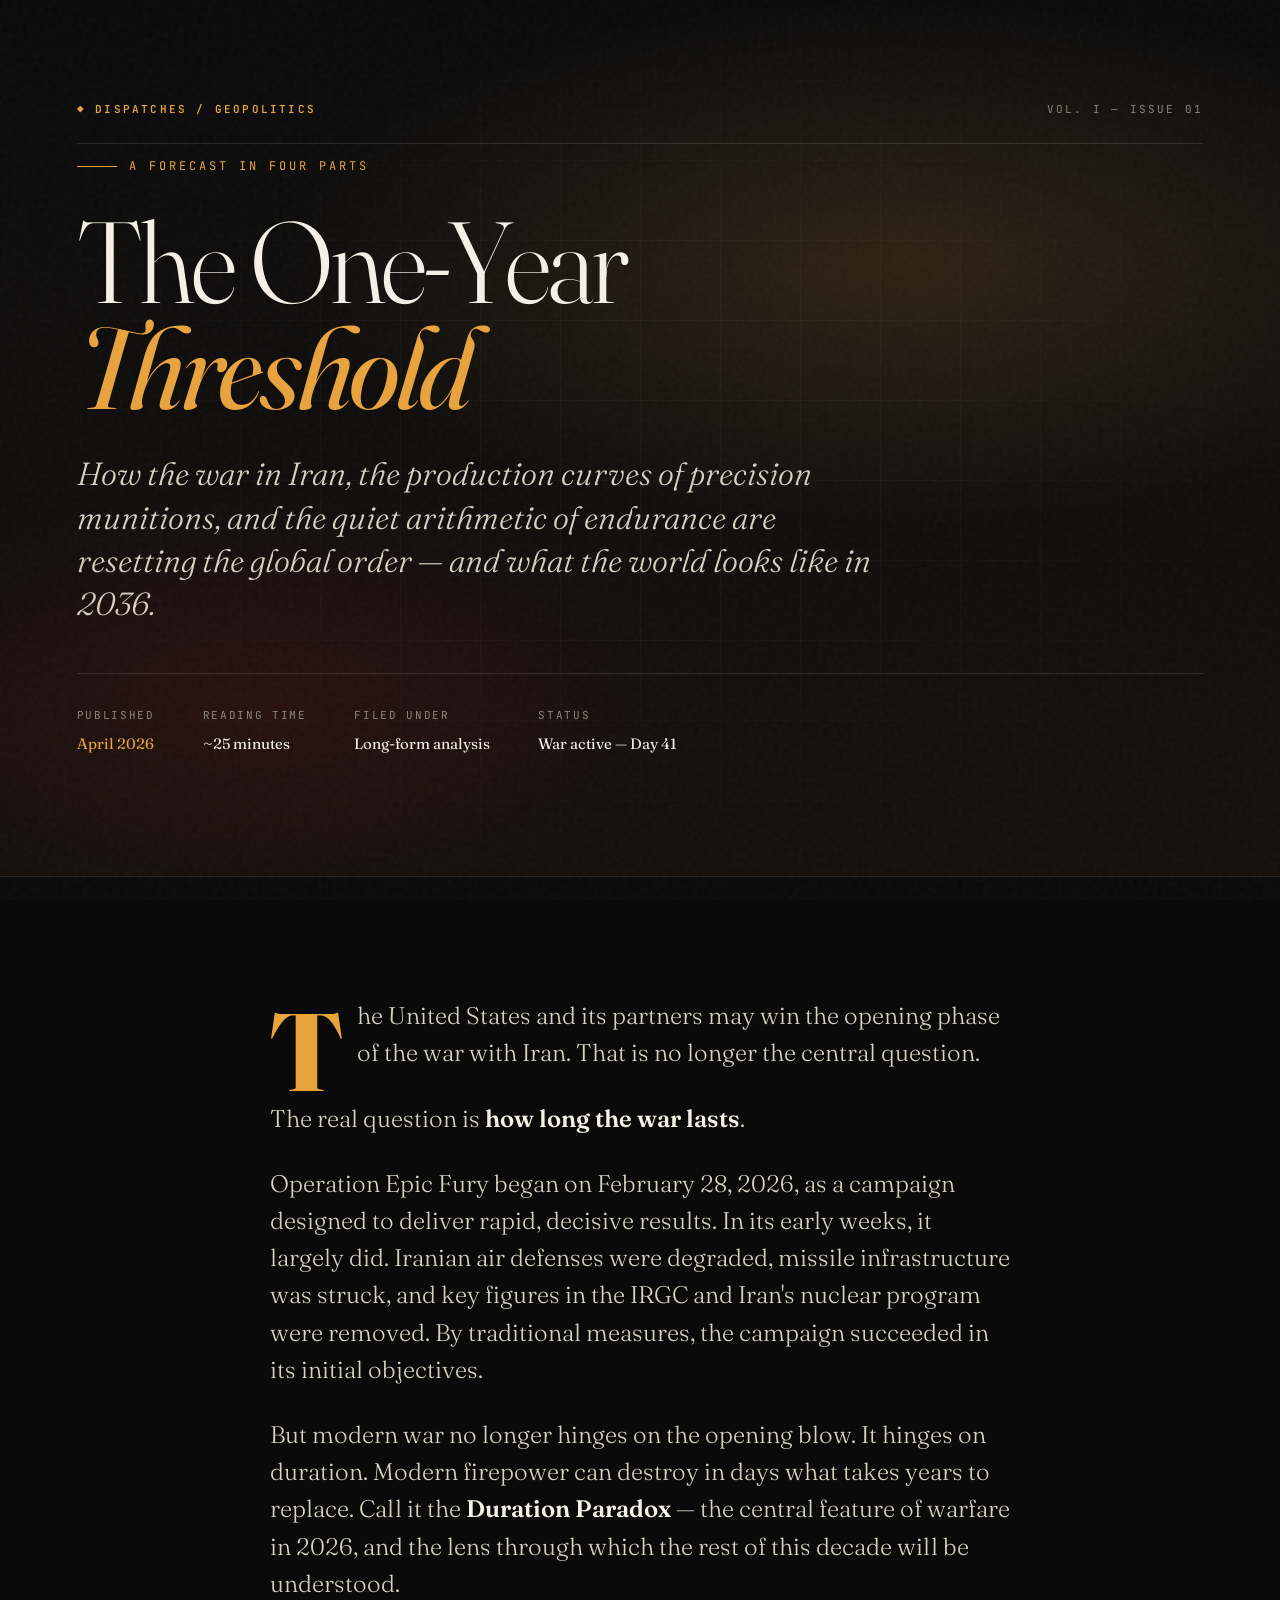
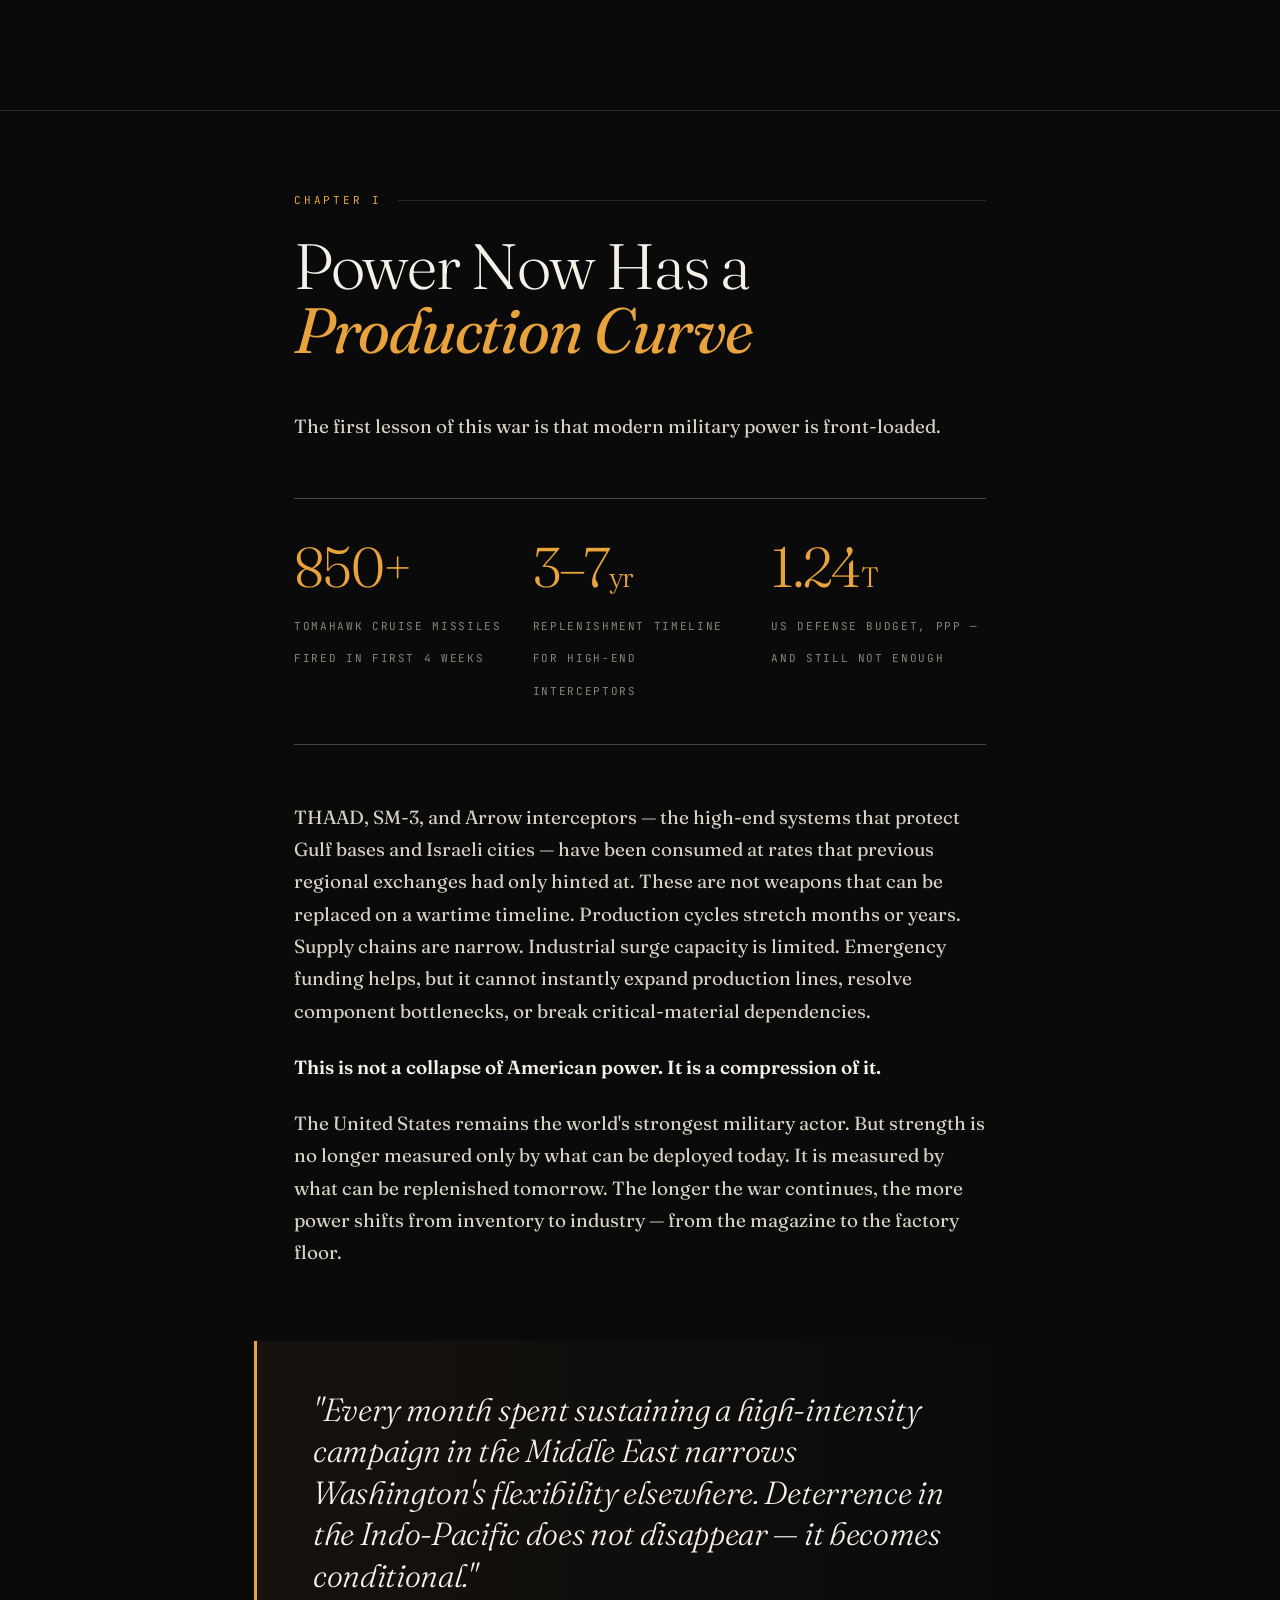
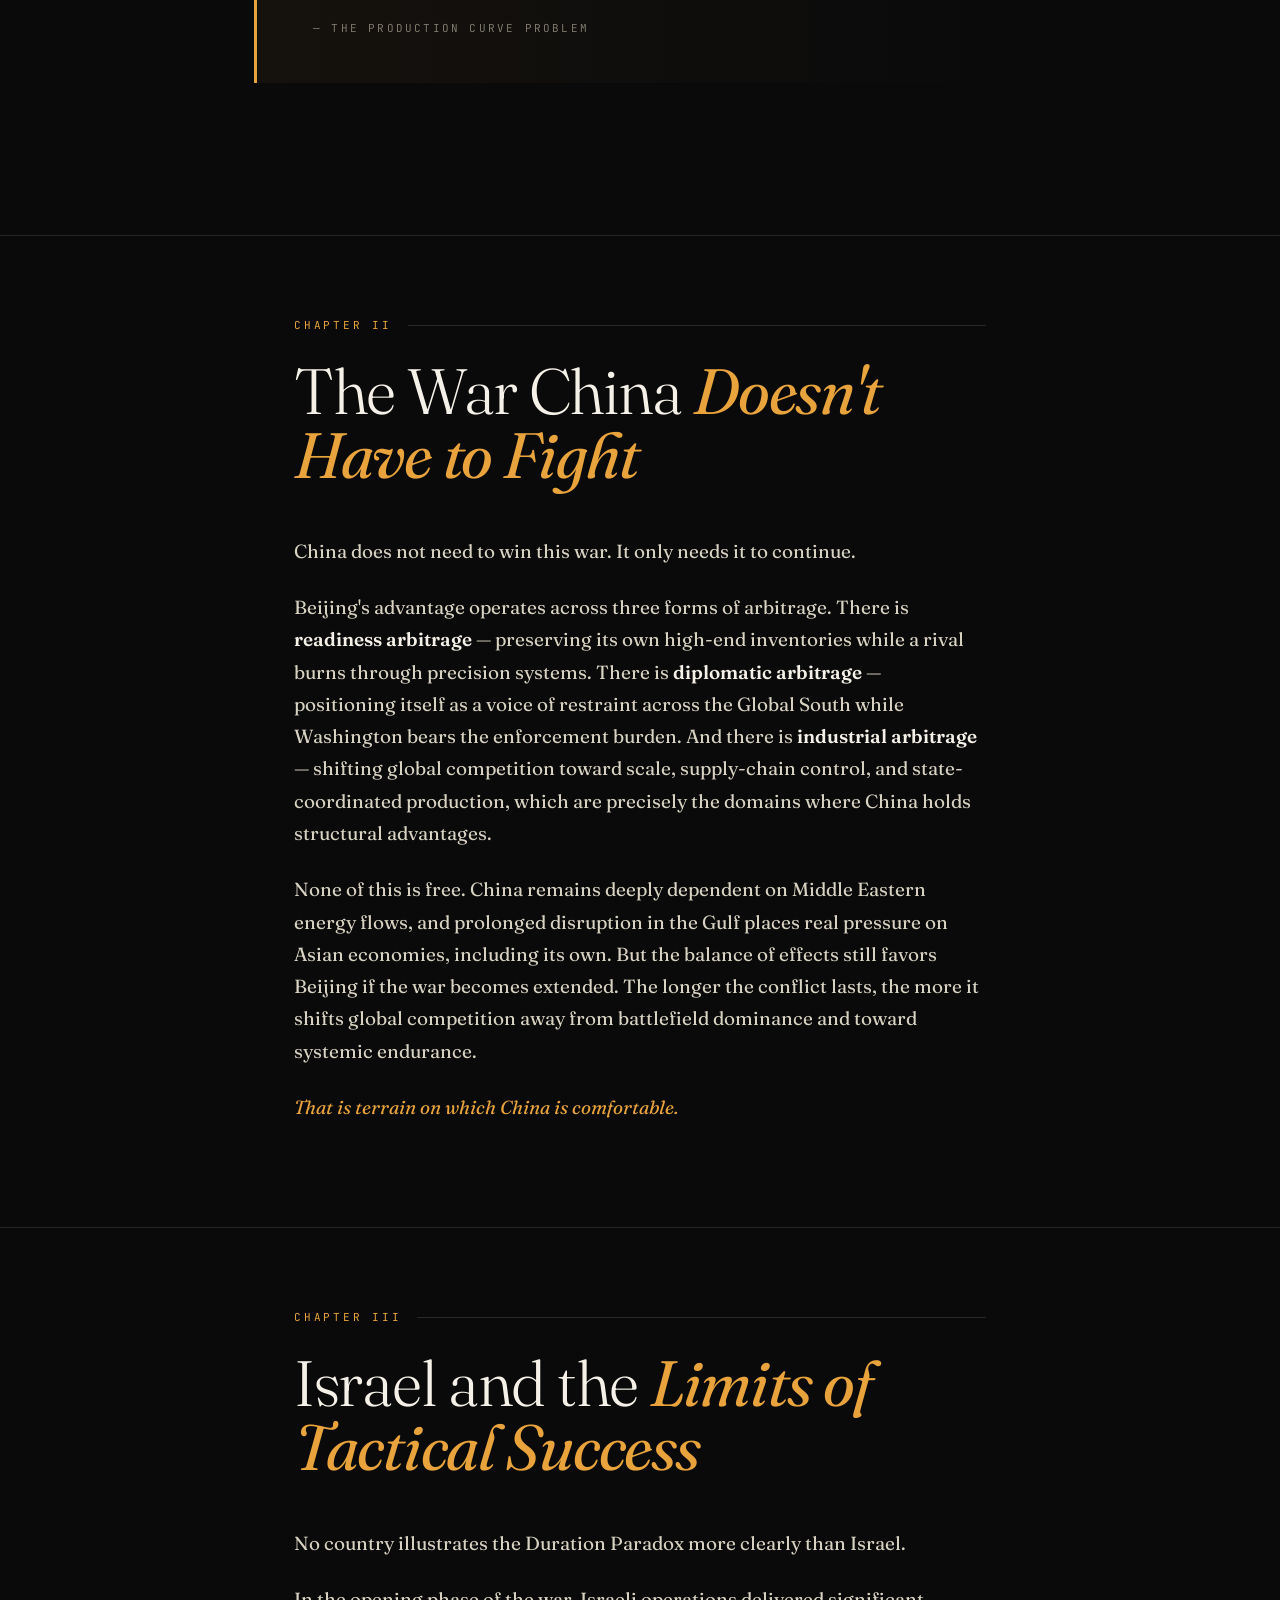
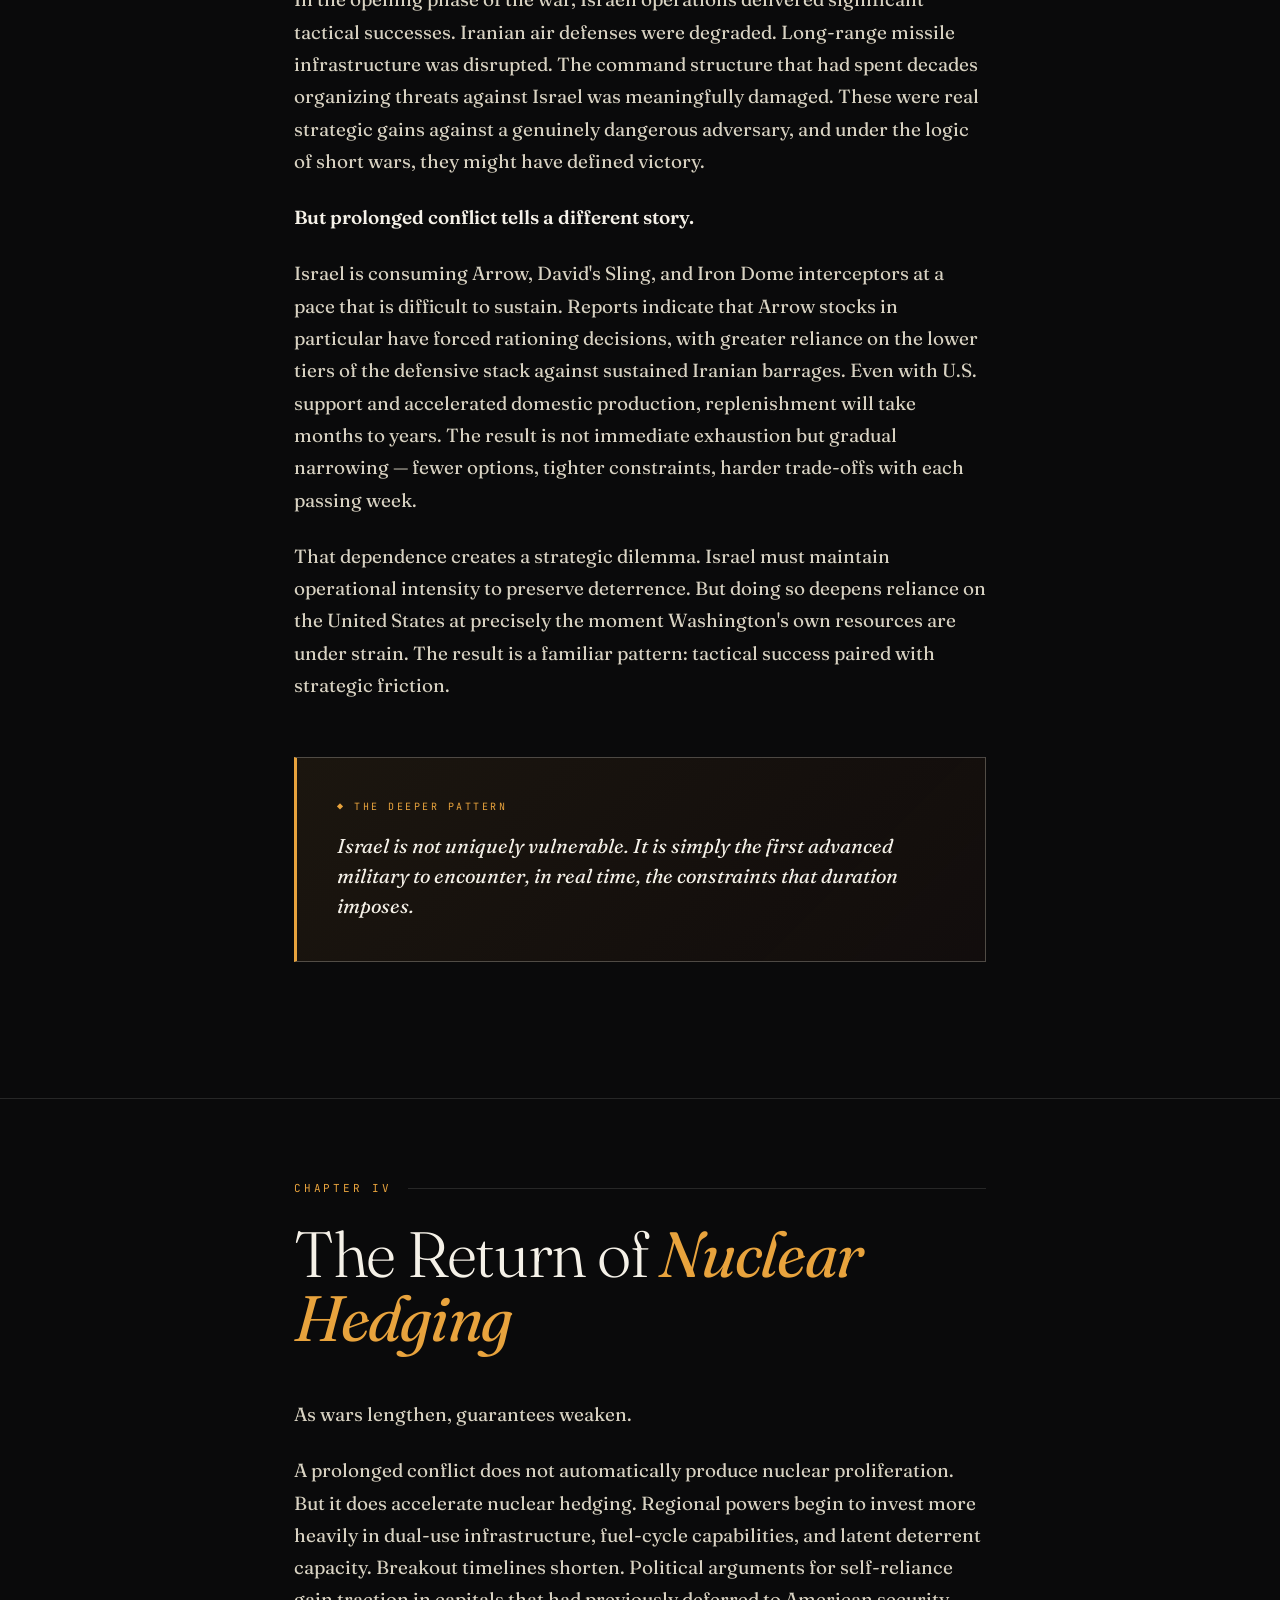
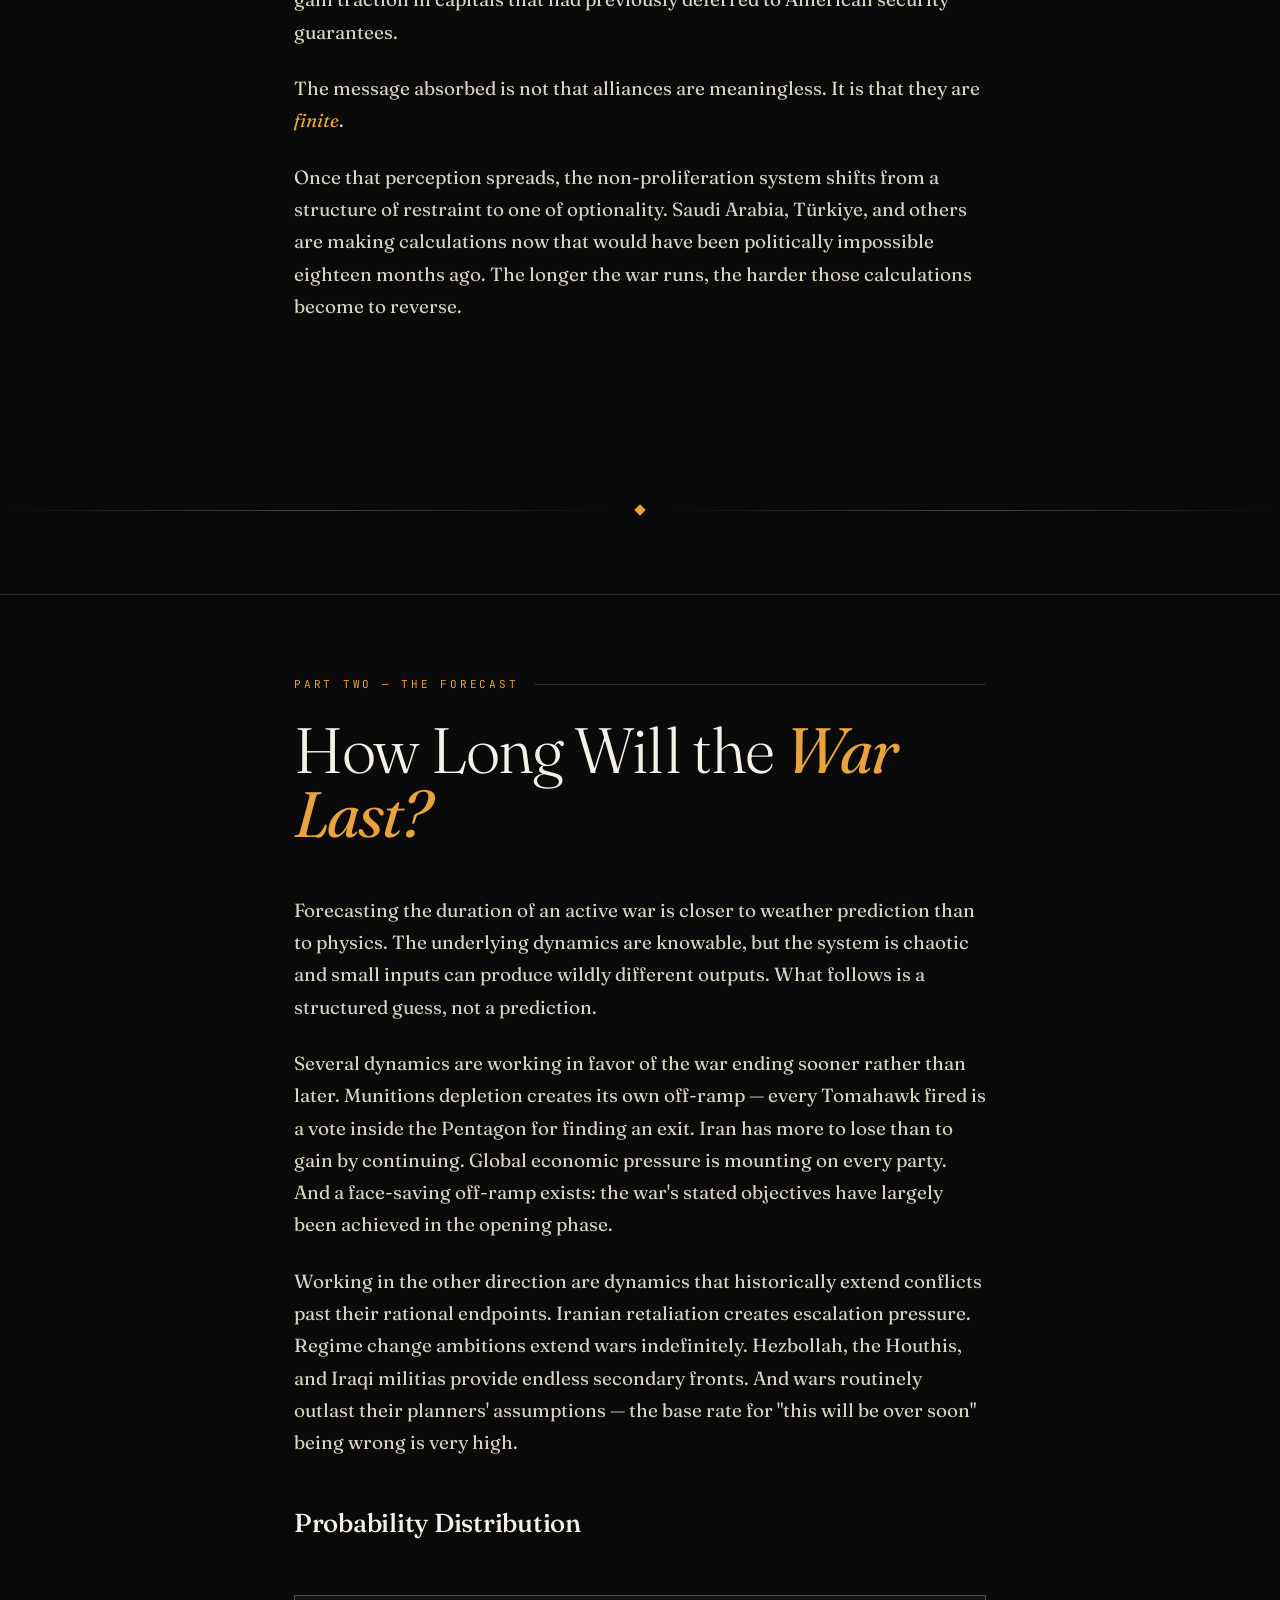
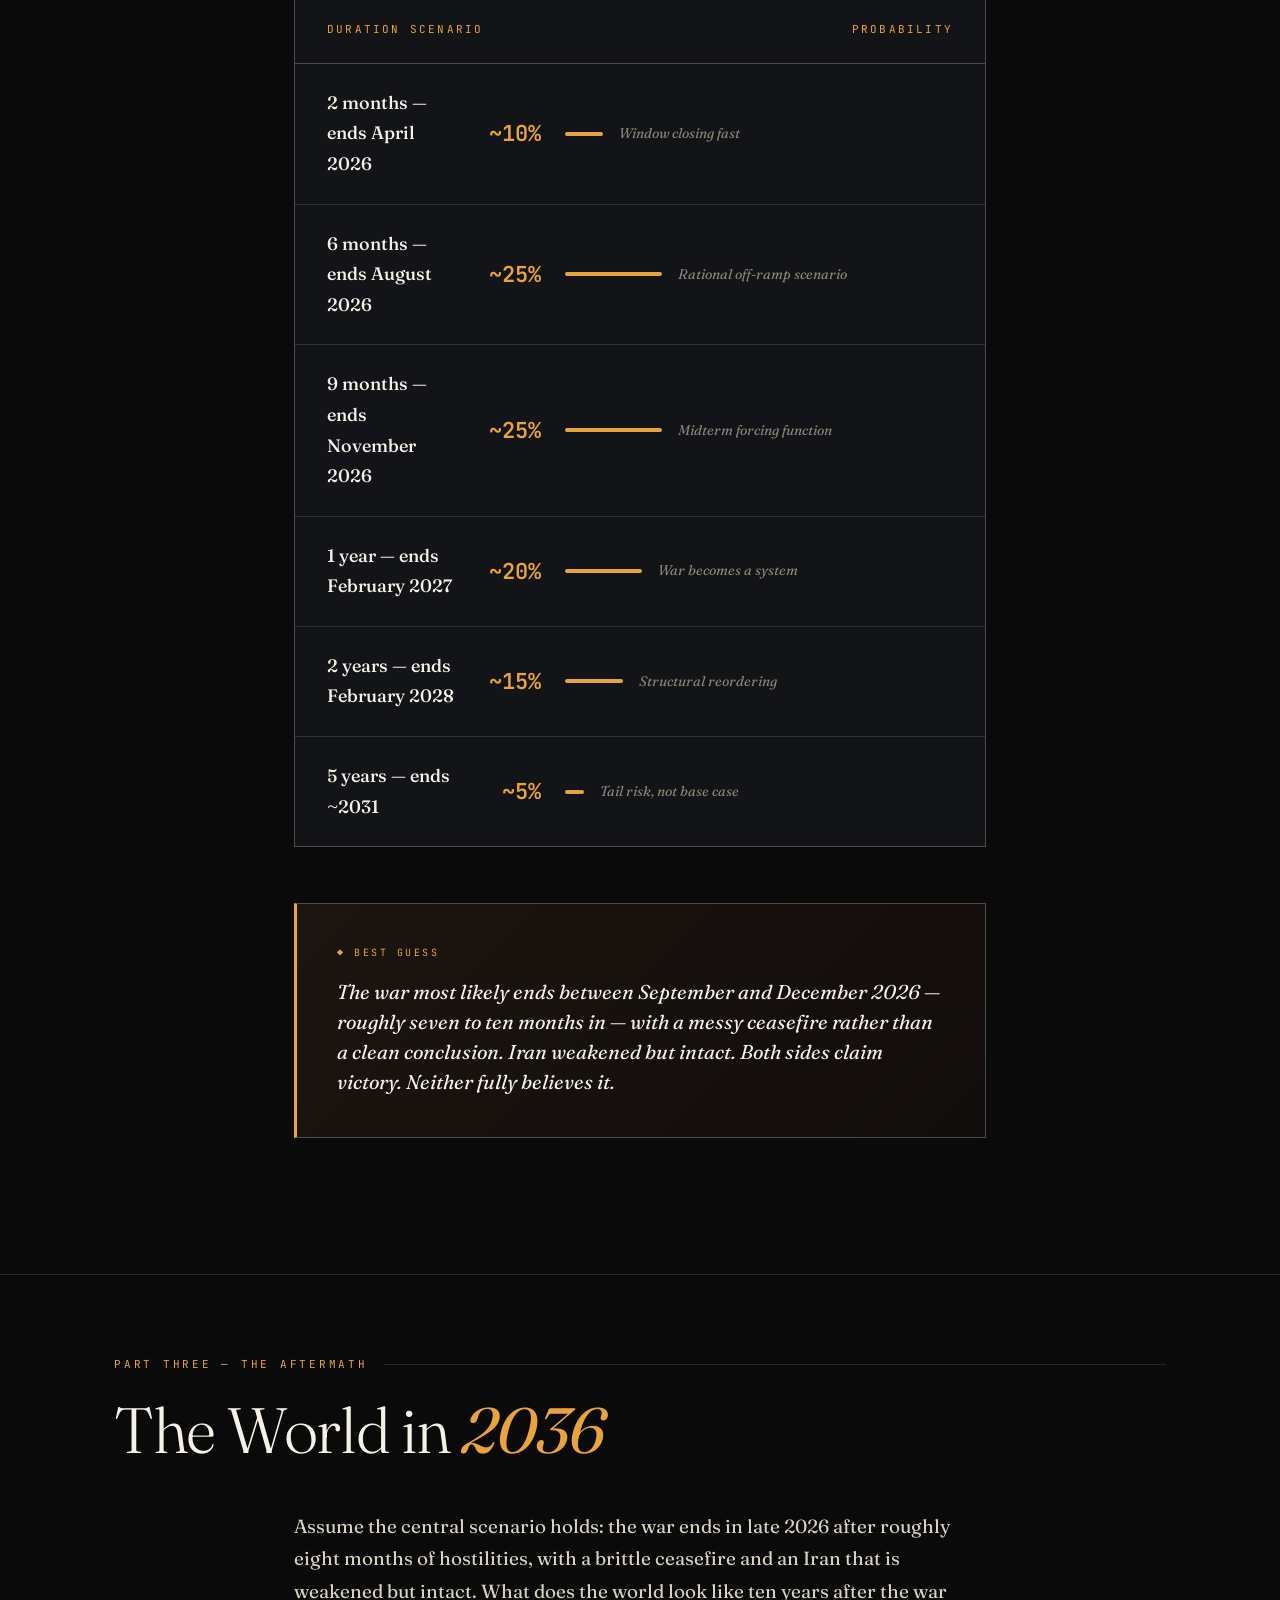
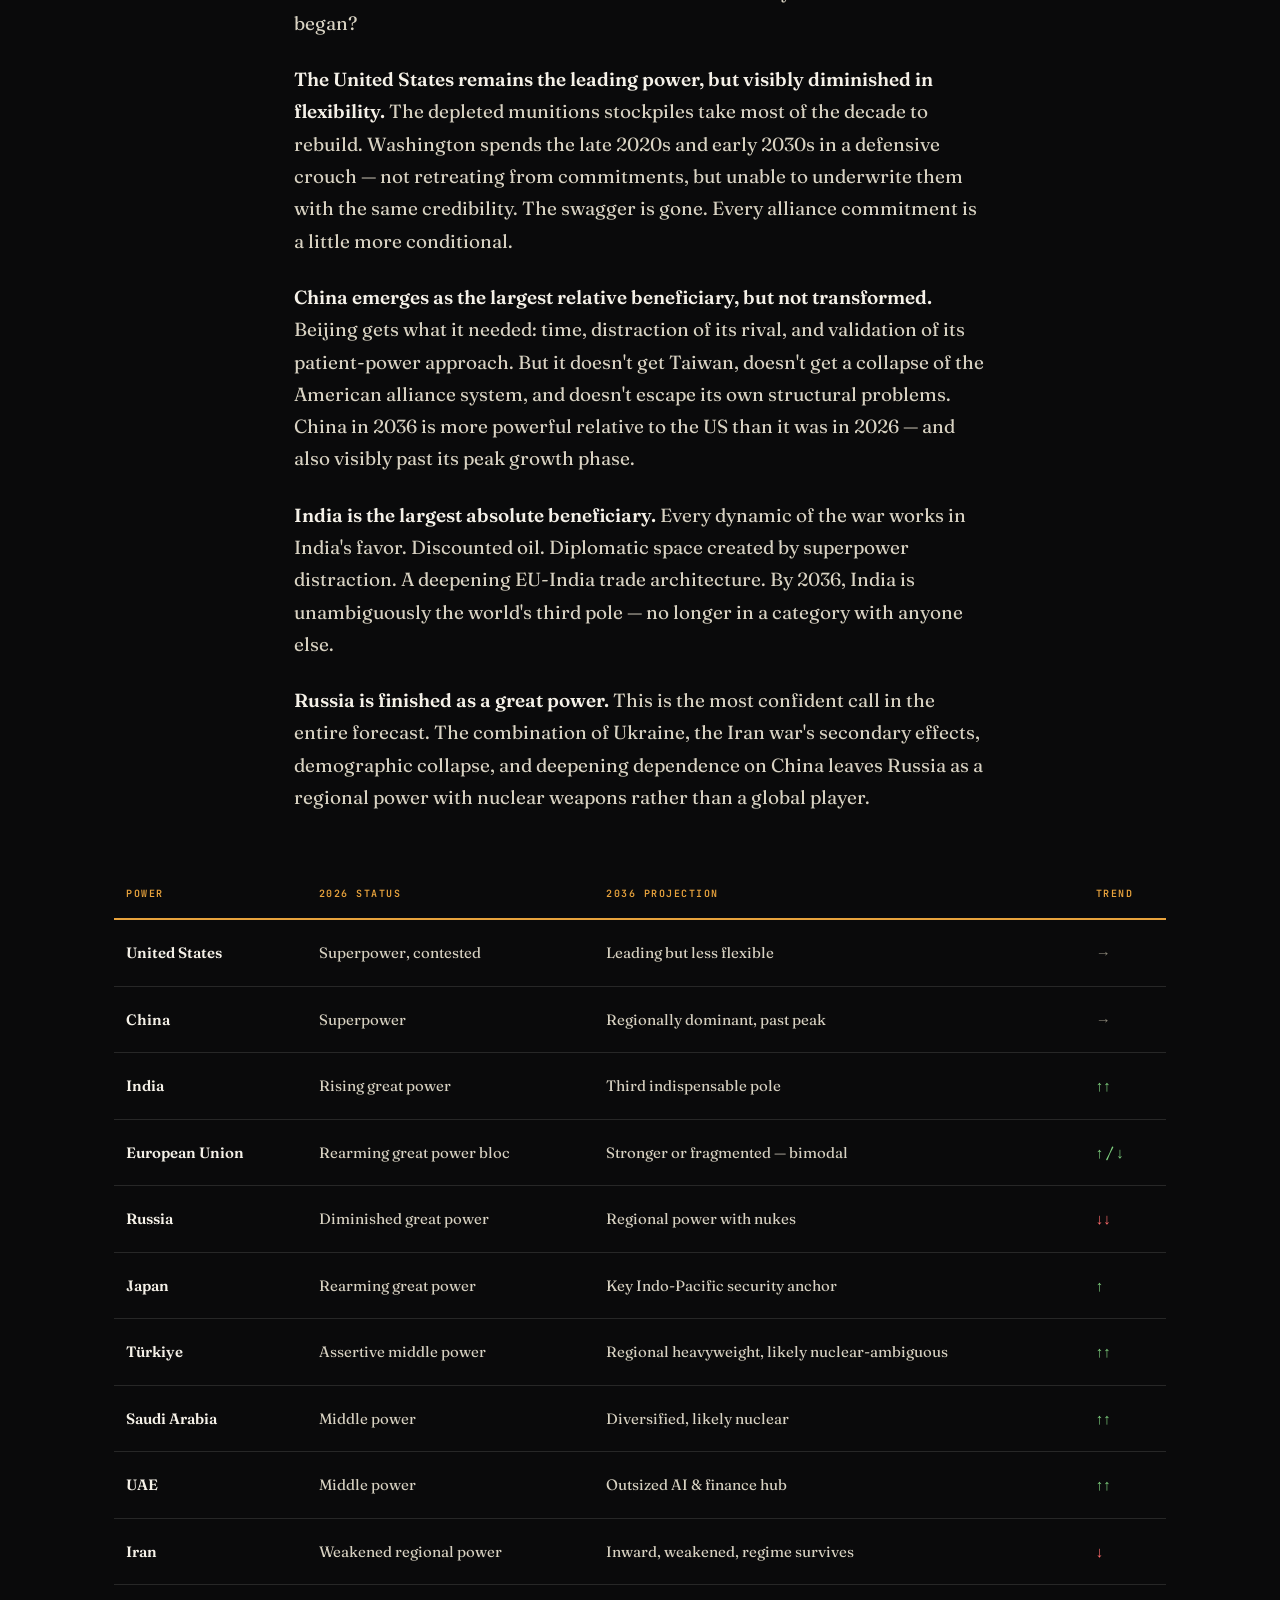
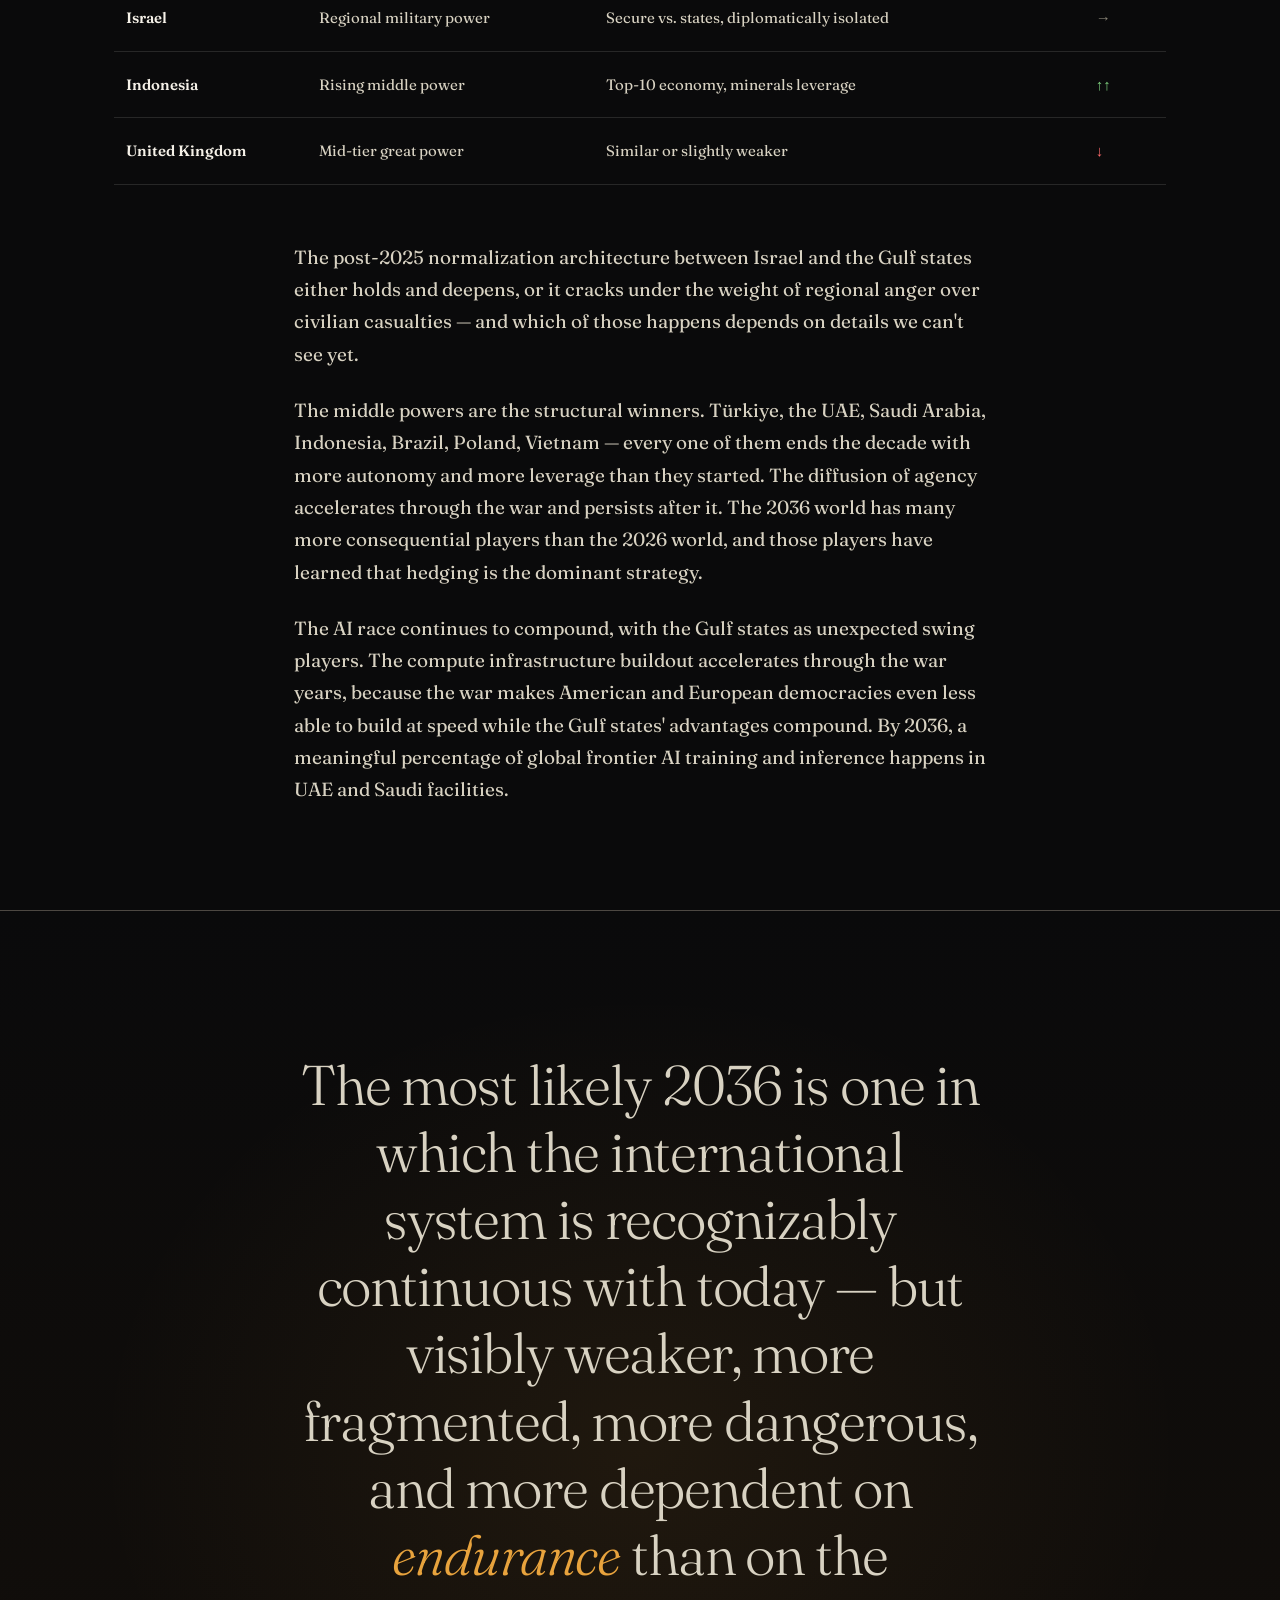
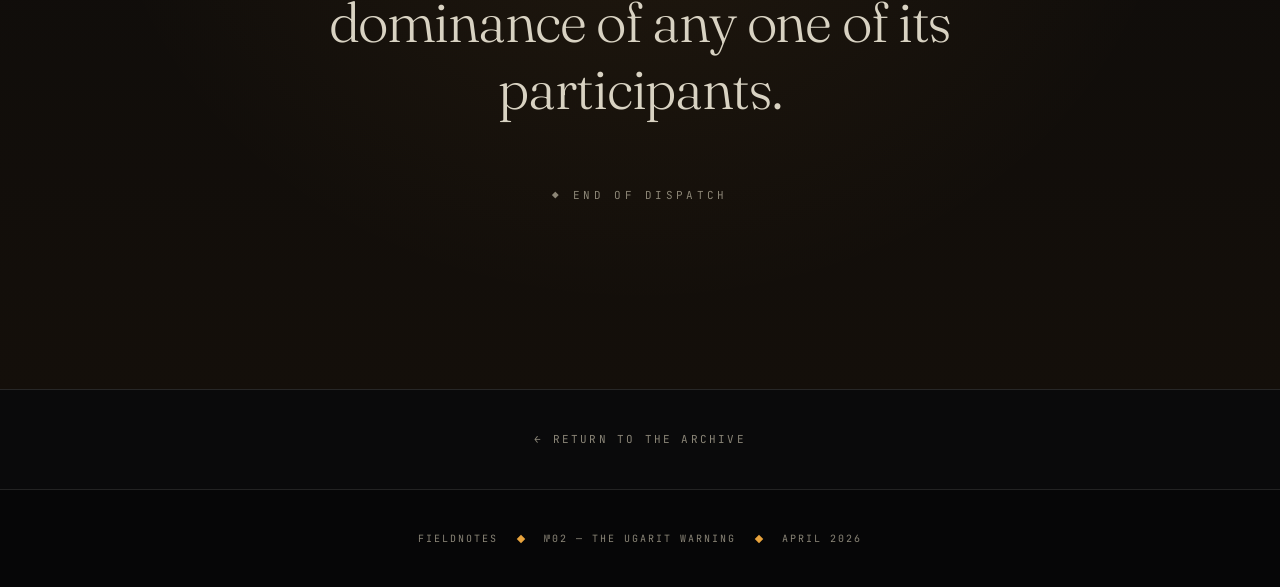
==== commit 04522abc: "Revise title and enhance metadata in IranDuration.html Updated the title and added metadata for SEO " ====
--- a/IranDuration.html
+++ b/IranDuration.html
@@ -1,14 +1,107 @@
 <!DOCTYPE html>
 <html lang="en">
 <head>
+
+<!-- Basic metadata -->
 <meta charset="UTF-8">
 <meta name="viewport" content="width=device-width, initial-scale=1.0">
-<title>The One-Year Threshold — How Duration Is Resetting the Global Order</title>
-<link rel="icon" type="image/png" href="favicon.png">
+<title>The One-Year Threshold: How War Duration Is Resetting the Global Order | Fieldnotes</title>
+<meta name="description" content="The real question in the 2026 Iran war is no longer who wins the opening phase, but how long it lasts. A structured forecast for the world in 2036, where endurance has replaced dominance as the measure of power.">
+
+<!-- Authorship and categorization -->
+<meta name="author" content="Jeff Ricks">
+<meta name="publisher" content="Fieldnotes">
+<meta name="robots" content="index, follow, max-image-preview:large">
+<meta http-equiv="Content-Language" content="en-US">
+
+<!-- Article tags -->
+<meta name="article:section" content="Geopolitics">
+<meta name="article:tag" content="Iran war 2026">
+<meta name="article:tag" content="Operation Epic Fury">
+<meta name="article:tag" content="duration paradox">
+<meta name="article:tag" content="military strategy">
+<meta name="article:tag" content="precision munitions">
+<meta name="article:tag" content="global order 2036">
+<meta name="article:tag" content="Indo-Pacific deterrence">
+
+<!-- Canonical URL -->
+<link rel="canonical" href="https://jefrix.github.io/Fieldnotes/IranDuration.html">
+
+<!-- Favicon -->
+<link rel="icon" type="image/x-icon" href="favicon.ico">
+
+<!-- Open Graph -->
+<meta property="og:type" content="article">
+<meta property="og:site_name" content="Fieldnotes">
+<meta property="og:title" content="The One-Year Threshold — How Duration Is Resetting the Global Order">
+<meta property="og:description" content="The real question in the 2026 Iran war is no longer who wins the opening phase, but how long it lasts. A structured forecast for the world in 2036.">
+<meta property="og:url" content="https://jefrix.github.io/Fieldnotes/IranDuration.html">
+<meta property="og:image" content="https://jefrix.github.io/Fieldnotes/assets/og-one-year-threshold.jpg">
+<meta property="og:image:width" content="1200">
+<meta property="og:image:height" content="630">
+<meta property="og:image:alt" content="The One-Year Threshold — Fieldnotes dispatch on the 2026 Iran war and the global order in 2036">
+<meta property="article:published_time" content="2026-04-10T00:00:00Z">
+<meta property="article:modified_time" content="2026-04-10T00:00:00Z">
+<meta property="article:author" content="Jeff Ricks">
+<meta property="article:section" content="Geopolitics">
+<meta property="article:tag" content="Iran war 2026">
+<meta property="article:tag" content="duration paradox">
+<meta property="article:tag" content="global order 2036">
+
+<!-- Twitter Card -->
+<meta name="twitter:card" content="summary_large_image">
+<meta name="twitter:title" content="The One-Year Threshold — Duration in Modern War">
+<meta name="twitter:description" content="Why the 2026 Iran conflict shifts power from inventory to industry — and what the world looks like in 2036.">
+<meta name="twitter:image" content="https://jefrix.github.io/Fieldnotes/assets/og-one-year-threshold.jpg">
+<meta name="twitter:image:alt" content="The One-Year Threshold — Fieldnotes dispatch">
+
+<!-- Structured data -->
+<script type="application/ld+json">
+{
+  "@context": "https://schema.org",
+  "@type": "Article",
+  "headline": "The One-Year Threshold: How Duration Is Resetting the Global Order",
+  "alternativeHeadline": "How the 2026 Iran War Is Rewriting the Rules of Modern Conflict",
+  "description": "The real question in the 2026 Iran war is no longer who wins the opening phase, but how long it lasts. A structured forecast for the world in 2036, where endurance has replaced dominance as the measure of power.",
+  "image": "https://jefrix.github.io/Fieldnotes/assets/og-one-year-threshold.jpg",
+  "author": {
+    "@type": "Person",
+    "name": "Jeff Ricks",
+    "url": "https://jefrix.github.io/Fieldnotes/"
+  },
+  "publisher": {
+    "@type": "Organization",
+    "name": "Fieldnotes",
+    "url": "https://jefrix.github.io/Fieldnotes/",
+    "logo": {
+      "@type": "ImageObject",
+      "url": "https://jefrix.github.io/Fieldnotes/favicon.ico"
+    }
+  },
+  "datePublished": "2026-04-10",
+  "dateModified": "2026-04-10",
+  "mainEntityOfPage": {
+    "@type": "WebPage",
+    "@id": "https://jefrix.github.io/Fieldnotes/IranDuration.html"
+  },
+  "articleSection": "Geopolitics",
+  "keywords": "Iran war 2026, Operation Epic Fury, duration paradox, precision munitions, global order 2036, strategic endurance, Indo-Pacific deterrence, military industrial base, geopolitical analysis",
+  "wordCount": 3500,
+  "inLanguage": "en-US",
+  "isPartOf": {
+    "@type": "WebSite",
+    "name": "Fieldnotes",
+    "url": "https://jefrix.github.io/Fieldnotes/"
+  }
+}
+</script>
+
+<!-- Fonts and stylesheet -->
 <link rel="preconnect" href="https://fonts.googleapis.com">
 <link rel="preconnect" href="https://fonts.gstatic.com" crossorigin>
-<link href="https://fonts.googleapis.com/css2?family=Fraunces:opsz,wght@9..144,300;9..144,400;9..144,600;9..144,800;9..144,900&family=JetBrains+Mono:wght@400;600&family=Inter:wght@300;400;500;600&display=swap" rel="stylesheet">
+<link href="https://fonts.googleapis.com/css2?family=Fraunces:opsz,wght@9..144,300;9..144,400;9..144,500;9..144,600;9..144,800;9..144,900&family=JetBrains+Mono:wght@400;600&display=swap" rel="stylesheet">
 <link rel="stylesheet" href="assets/dispatch.css">
+
 </head>
 <body>
 
@@ -360,8 +453,7 @@
 <a href="index.html" class="return-link">← Return to the archive</a>
 
 <footer>
-  <p>Dispatches in Geopolitics — April 2026 — A structured forecast, held loosely</p>
-  <p>Fieldnotes <span style="display:inline-block;width:6px;height:6px;background:var(--amber);transform:rotate(45deg);margin:0 12px;vertical-align:middle;"></span> №02 — The Ugarit Warning <span style="display:inline-block;width:6px;height:6px;background:var(--amber);transform:rotate(45deg);margin:0 12px;vertical-align:middle;"></span> April 2026</p>
+    <p>Fieldnotes <span style="display:inline-block;width:6px;height:6px;background:var(--amber);transform:rotate(45deg);margin:0 12px;vertical-align:middle;"></span> №02 — The Ugarit Warning <span style="display:inline-block;width:6px;height:6px;background:var(--amber);transform:rotate(45deg);margin:0 12px;vertical-align:middle;"></span> April 2026</p>
 </footer>
 
 </body>
